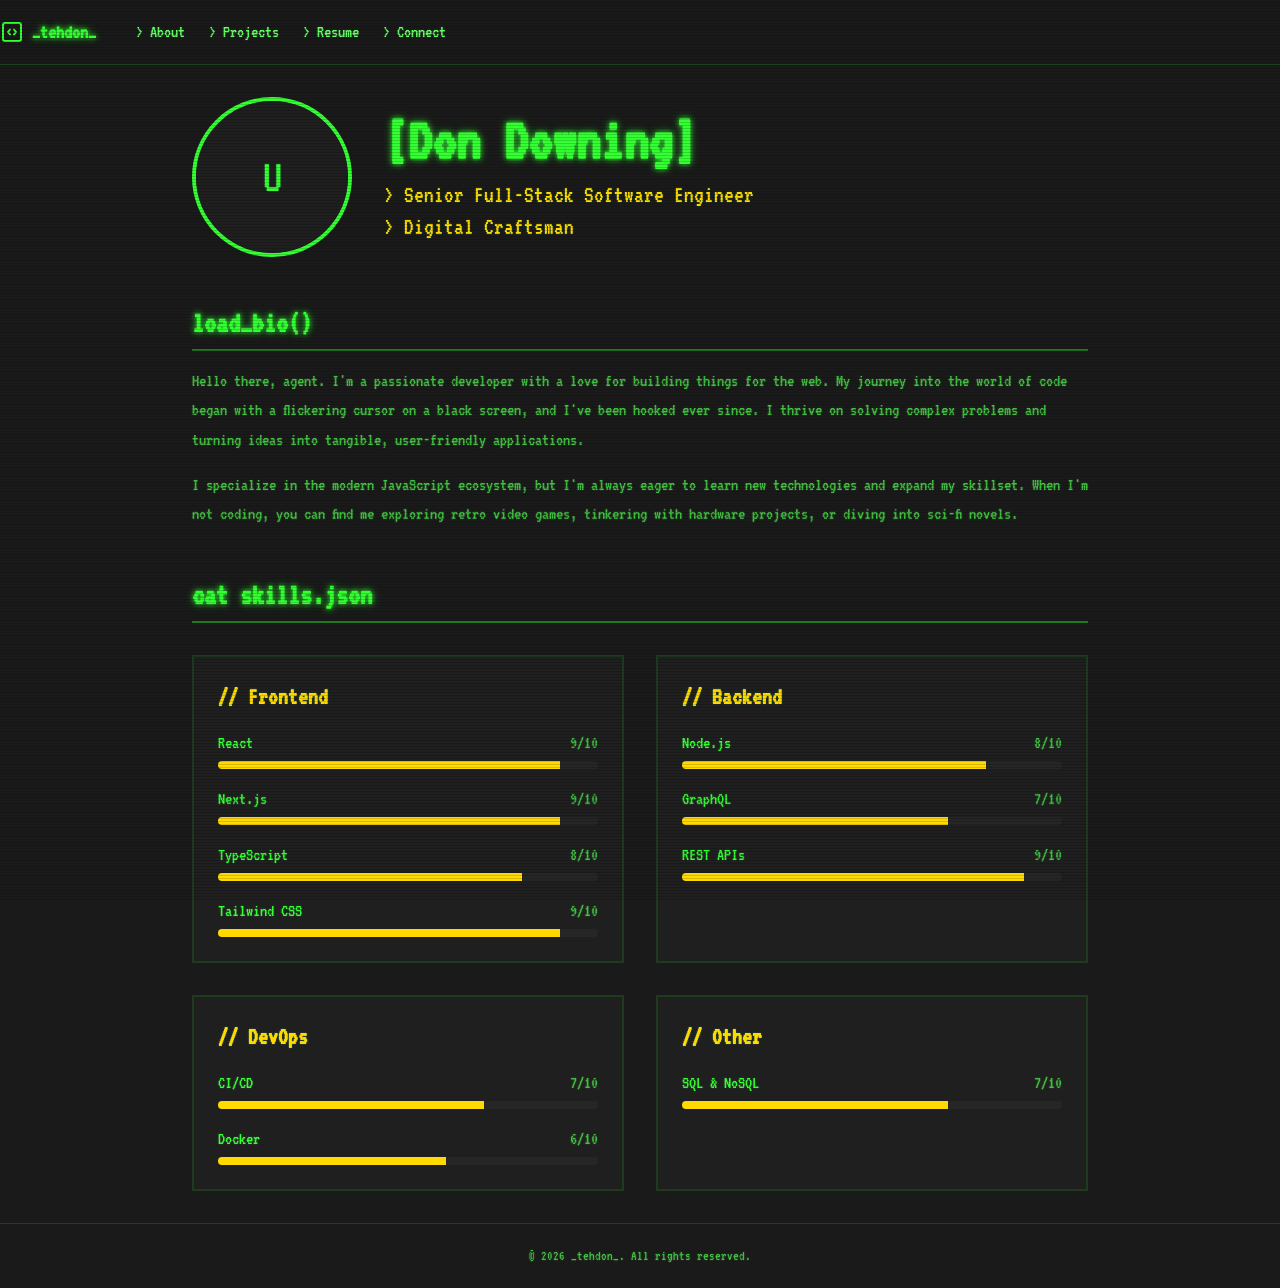
==== index.html @ 09644b6c "Add files via upload" ====
<!DOCTYPE html><!--dbyUohmE2GmXsvlR8RLhJ--><html lang="en" class="dark"><head><meta charSet="utf-8"/><meta name="viewport" content="width=device-width, initial-scale=1"/><link rel="stylesheet" href="/_next/static/css/fa2c010feca332a2.css" data-precedence="next"/><link rel="preload" as="script" fetchPriority="low" href="/_next/static/chunks/webpack-ca8ebae7f954b22a.js"/><script src="/_next/static/chunks/4bd1b696-21f374d1156f834a.js" async=""></script><script src="/_next/static/chunks/255-e40677fceda396aa.js" async=""></script><script src="/_next/static/chunks/main-app-a76918e032ab70ca.js" async=""></script><script src="/_next/static/chunks/58-e3f4b808f4cce089.js" async=""></script><script src="/_next/static/chunks/250-afd6e985b8fb281a.js" async=""></script><script src="/_next/static/chunks/app/layout-40cf15a090fb9271.js" async=""></script><script src="/_next/static/chunks/app/page-c4a1639b3013b06f.js" async=""></script><link rel="preconnect" href="https://fonts.googleapis.com"/><link rel="preconnect" href="https://fonts.gstatic.com" crossorigin="anonymous"/><title>_tehdon_</title><meta name="description" content="A retro-terminal themed personal portfolio."/><link rel="icon" href="/favicon.ico" type="image/x-icon" sizes="16x16"/><link href="https://fonts.googleapis.com/css2?family=VT323&amp;display=swap" rel="stylesheet"/><script src="/_next/static/chunks/polyfills-42372ed130431b0a.js" noModule=""></script></head><body class="font-body antialiased"><div hidden=""><!--$--><!--/$--></div><header class="sticky top-0 z-50 w-full border-b border-border/40 bg-background/95 backdrop-blur supports-[backdrop-filter]:bg-background/60"><div class="container flex h-16 items-center"><div class="mr-4 flex"><a class="mr-6 flex items-center space-x-2" href="/"><svg xmlns="http://www.w3.org/2000/svg" width="24" height="24" viewBox="0 0 24 24" fill="none" stroke="currentColor" stroke-width="2" stroke-linecap="round" stroke-linejoin="round" class="lucide lucide-square-code h-6 w-6 text-primary"><path d="M10 9.5 8 12l2 2.5"></path><path d="m14 9.5 2 2.5-2 2.5"></path><rect width="18" height="18" x="3" y="3" rx="2"></rect></svg><span class="font-bold text-primary text-glow text-xl">_tehdon_</span></a></div><nav class="hidden md:flex gap-6 text-lg"><a class="transition-colors hover:text-primary/80 glitch-hover" href="/">&gt; About</a><a class="transition-colors hover:text-primary/80 glitch-hover" href="/projects">&gt; Projects</a><a class="transition-colors hover:text-primary/80 glitch-hover" href="/resume">&gt; Resume</a><a class="transition-colors hover:text-primary/80 glitch-hover" href="/connect">&gt; Connect</a></nav><div class="flex flex-1 items-center justify-end"><button class="inline-flex items-center justify-center gap-2 whitespace-nowrap rounded-md text-sm font-medium ring-offset-background transition-colors focus-visible:outline-none focus-visible:ring-2 focus-visible:ring-ring focus-visible:ring-offset-2 disabled:pointer-events-none disabled:opacity-50 [&amp;_svg]:pointer-events-none [&amp;_svg]:size-4 [&amp;_svg]:shrink-0 hover:bg-accent hover:text-accent-foreground h-10 w-10 md:hidden" type="button" aria-haspopup="dialog" aria-expanded="false" aria-controls="radix-_R_6db_" data-state="closed"><svg xmlns="http://www.w3.org/2000/svg" width="24" height="24" viewBox="0 0 24 24" fill="none" stroke="currentColor" stroke-width="2" stroke-linecap="round" stroke-linejoin="round" class="lucide lucide-menu h-6 w-6 text-primary"><line x1="4" x2="20" y1="12" y2="12"></line><line x1="4" x2="20" y1="6" y2="6"></line><line x1="4" x2="20" y1="18" y2="18"></line></svg><span class="sr-only">Toggle Menu</span></button></div></div></header><main class="container mx-auto px-4 py-8 min-h-screen"><div class="space-y-12 max-w-4xl mx-auto"><section class="flex flex-col md:flex-row items-center gap-8"><span class="relative flex shrink-0 overflow-hidden rounded-full h-40 w-40 border-4 border-primary"><span class="flex h-full w-full items-center justify-center rounded-full text-5xl text-primary bg-card">U</span></span><div class="text-center md:text-left"><h1 class="text-5xl md:text-6xl font-bold text-primary text-glow mb-2">[Don Downing]</h1><p class="text-2xl text-accent">&gt; Senior Full-Stack Software Engineer</p><p class="text-2xl text-accent">&gt; Digital Craftsman</p></div></section><section class="space-y-4 text-lg text-muted-foreground leading-relaxed"><h2 class="text-3xl font-bold text-primary text-glow mb-4 border-b-2 border-border pb-2">load_bio()</h2><p>Hello there, agent. I&#x27;m a passionate developer with a love for building things for the web. My journey into the world of code began with a flickering cursor on a black screen, and I&#x27;ve been hooked ever since. I thrive on solving complex problems and turning ideas into tangible, user-friendly applications.</p><p>I specialize in the modern JavaScript ecosystem, but I&#x27;m always eager to learn new technologies and expand my skillset. When I&#x27;m not coding, you can find me exploring retro video games, tinkering with hardware projects, or diving into sci-fi novels.</p></section><section class="space-y-8"><h2 class="text-3xl font-bold text-primary text-glow mb-4 border-b-2 border-border pb-2">cat skills.json</h2><div class="grid grid-cols-1 md:grid-cols-2 gap-8"><div class="bg-card border-2 border-border/30 p-6 rounded-sm"><h3 class="text-2xl font-bold text-accent mb-4">// Frontend</h3><div class="space-y-4"><div><div class="flex justify-between mb-1"><span class="text-lg text-primary">React</span><span class="text-lg text-muted-foreground">9<!-- -->/10</span></div><div aria-valuemax="100" aria-valuemin="0" role="progressbar" data-state="indeterminate" data-max="100" class="relative w-full overflow-hidden rounded-full bg-secondary h-2 [&amp;&gt;div]:bg-accent"><div data-state="indeterminate" data-max="100" class="h-full w-full flex-1 bg-primary transition-all" style="transform:translateX(-10%)"></div></div></div><div><div class="flex justify-between mb-1"><span class="text-lg text-primary">Next.js</span><span class="text-lg text-muted-foreground">9<!-- -->/10</span></div><div aria-valuemax="100" aria-valuemin="0" role="progressbar" data-state="indeterminate" data-max="100" class="relative w-full overflow-hidden rounded-full bg-secondary h-2 [&amp;&gt;div]:bg-accent"><div data-state="indeterminate" data-max="100" class="h-full w-full flex-1 bg-primary transition-all" style="transform:translateX(-10%)"></div></div></div><div><div class="flex justify-between mb-1"><span class="text-lg text-primary">TypeScript</span><span class="text-lg text-muted-foreground">8<!-- -->/10</span></div><div aria-valuemax="100" aria-valuemin="0" role="progressbar" data-state="indeterminate" data-max="100" class="relative w-full overflow-hidden rounded-full bg-secondary h-2 [&amp;&gt;div]:bg-accent"><div data-state="indeterminate" data-max="100" class="h-full w-full flex-1 bg-primary transition-all" style="transform:translateX(-20%)"></div></div></div><div><div class="flex justify-between mb-1"><span class="text-lg text-primary">Tailwind CSS</span><span class="text-lg text-muted-foreground">9<!-- -->/10</span></div><div aria-valuemax="100" aria-valuemin="0" role="progressbar" data-state="indeterminate" data-max="100" class="relative w-full overflow-hidden rounded-full bg-secondary h-2 [&amp;&gt;div]:bg-accent"><div data-state="indeterminate" data-max="100" class="h-full w-full flex-1 bg-primary transition-all" style="transform:translateX(-10%)"></div></div></div></div></div><div class="bg-card border-2 border-border/30 p-6 rounded-sm"><h3 class="text-2xl font-bold text-accent mb-4">// Backend</h3><div class="space-y-4"><div><div class="flex justify-between mb-1"><span class="text-lg text-primary">Node.js</span><span class="text-lg text-muted-foreground">8<!-- -->/10</span></div><div aria-valuemax="100" aria-valuemin="0" role="progressbar" data-state="indeterminate" data-max="100" class="relative w-full overflow-hidden rounded-full bg-secondary h-2 [&amp;&gt;div]:bg-accent"><div data-state="indeterminate" data-max="100" class="h-full w-full flex-1 bg-primary transition-all" style="transform:translateX(-20%)"></div></div></div><div><div class="flex justify-between mb-1"><span class="text-lg text-primary">GraphQL</span><span class="text-lg text-muted-foreground">7<!-- -->/10</span></div><div aria-valuemax="100" aria-valuemin="0" role="progressbar" data-state="indeterminate" data-max="100" class="relative w-full overflow-hidden rounded-full bg-secondary h-2 [&amp;&gt;div]:bg-accent"><div data-state="indeterminate" data-max="100" class="h-full w-full flex-1 bg-primary transition-all" style="transform:translateX(-30%)"></div></div></div><div><div class="flex justify-between mb-1"><span class="text-lg text-primary">REST APIs</span><span class="text-lg text-muted-foreground">9<!-- -->/10</span></div><div aria-valuemax="100" aria-valuemin="0" role="progressbar" data-state="indeterminate" data-max="100" class="relative w-full overflow-hidden rounded-full bg-secondary h-2 [&amp;&gt;div]:bg-accent"><div data-state="indeterminate" data-max="100" class="h-full w-full flex-1 bg-primary transition-all" style="transform:translateX(-10%)"></div></div></div></div></div><div class="bg-card border-2 border-border/30 p-6 rounded-sm"><h3 class="text-2xl font-bold text-accent mb-4">// DevOps</h3><div class="space-y-4"><div><div class="flex justify-between mb-1"><span class="text-lg text-primary">CI/CD</span><span class="text-lg text-muted-foreground">7<!-- -->/10</span></div><div aria-valuemax="100" aria-valuemin="0" role="progressbar" data-state="indeterminate" data-max="100" class="relative w-full overflow-hidden rounded-full bg-secondary h-2 [&amp;&gt;div]:bg-accent"><div data-state="indeterminate" data-max="100" class="h-full w-full flex-1 bg-primary transition-all" style="transform:translateX(-30%)"></div></div></div><div><div class="flex justify-between mb-1"><span class="text-lg text-primary">Docker</span><span class="text-lg text-muted-foreground">6<!-- -->/10</span></div><div aria-valuemax="100" aria-valuemin="0" role="progressbar" data-state="indeterminate" data-max="100" class="relative w-full overflow-hidden rounded-full bg-secondary h-2 [&amp;&gt;div]:bg-accent"><div data-state="indeterminate" data-max="100" class="h-full w-full flex-1 bg-primary transition-all" style="transform:translateX(-40%)"></div></div></div></div></div><div class="bg-card border-2 border-border/30 p-6 rounded-sm"><h3 class="text-2xl font-bold text-accent mb-4">// Other</h3><div class="space-y-4"><div><div class="flex justify-between mb-1"><span class="text-lg text-primary">SQL &amp; NoSQL</span><span class="text-lg text-muted-foreground">7<!-- -->/10</span></div><div aria-valuemax="100" aria-valuemin="0" role="progressbar" data-state="indeterminate" data-max="100" class="relative w-full overflow-hidden rounded-full bg-secondary h-2 [&amp;&gt;div]:bg-accent"><div data-state="indeterminate" data-max="100" class="h-full w-full flex-1 bg-primary transition-all" style="transform:translateX(-30%)"></div></div></div></div></div></div></section></div><!--$--><!--/$--></main><footer class="border-t border-border/40"><div class="container mx-auto flex h-16 items-center justify-center"><p class="text-center text-sm text-muted-foreground">© <!-- -->2026<!-- --> _tehdon_. All rights reserved.</p></div></footer><div role="region" aria-label="Notifications (F8)" tabindex="-1" style="pointer-events:none"><ol tabindex="-1" class="fixed top-0 z-[100] flex max-h-screen w-full flex-col-reverse p-4 sm:bottom-0 sm:right-0 sm:top-auto sm:flex-col md:max-w-[420px]"></ol></div><script src="/_next/static/chunks/webpack-ca8ebae7f954b22a.js" id="_R_" async=""></script><script>(self.__next_f=self.__next_f||[]).push([0])</script><script>self.__next_f.push([1,"1:\"$Sreact.fragment\"\n2:I[5631,[\"58\",\"static/chunks/58-e3f4b808f4cce089.js\",\"250\",\"static/chunks/250-afd6e985b8fb281a.js\",\"177\",\"static/chunks/app/layout-40cf15a090fb9271.js\"],\"Header\"]\n3:I[9766,[],\"\"]\n4:I[8924,[],\"\"]\n5:I[704,[\"58\",\"static/chunks/58-e3f4b808f4cce089.js\",\"250\",\"static/chunks/250-afd6e985b8fb281a.js\",\"177\",\"static/chunks/app/layout-40cf15a090fb9271.js\"],\"Toaster\"]\n6:I[7071,[\"58\",\"static/chunks/58-e3f4b808f4cce089.js\",\"974\",\"static/chunks/app/page-c4a1639b3013b06f.js\"],\"Avatar\"]\n7:I[7071,[\"58\",\"static/chunks/58-e3f4b808f4cce089.js\",\"974\",\"static/chunks/app/page-c4a1639b3013b06f.js\"],\"AvatarImage\"]\n8:I[7071,[\"58\",\"static/chunks/58-e3f4b808f4cce089.js\",\"974\",\"static/chunks/app/page-c4a1639b3013b06f.js\"],\"AvatarFallback\"]\nc:I[7150,[],\"\"]\n:HL[\"/_next/static/css/fa2c010feca332a2.css\",\"style\"]\n"])</script><script>self.__next_f.push([1,"0:{\"P\":null,\"b\":\"dbyUohmE2GmXsvlR8RLhJ\",\"p\":\"\",\"c\":[\"\",\"\"],\"i\":false,\"f\":[[[\"\",{\"children\":[\"__PAGE__\",{}]},\"$undefined\",\"$undefined\",true],[\"\",[\"$\",\"$1\",\"c\",{\"children\":[[[\"$\",\"link\",\"0\",{\"rel\":\"stylesheet\",\"href\":\"/_next/static/css/fa2c010feca332a2.css\",\"precedence\":\"next\",\"crossOrigin\":\"$undefined\",\"nonce\":\"$undefined\"}]],[\"$\",\"html\",null,{\"lang\":\"en\",\"className\":\"dark\",\"children\":[[\"$\",\"head\",null,{\"children\":[[\"$\",\"link\",null,{\"rel\":\"preconnect\",\"href\":\"https://fonts.googleapis.com\"}],[\"$\",\"link\",null,{\"rel\":\"preconnect\",\"href\":\"https://fonts.gstatic.com\",\"crossOrigin\":\"anonymous\"}],[\"$\",\"link\",null,{\"href\":\"https://fonts.googleapis.com/css2?family=VT323\u0026display=swap\",\"rel\":\"stylesheet\"}]]}],[\"$\",\"body\",null,{\"className\":\"font-body antialiased\",\"children\":[[\"$\",\"$L2\",null,{}],[\"$\",\"main\",null,{\"className\":\"container mx-auto px-4 py-8 min-h-screen\",\"children\":[\"$\",\"$L3\",null,{\"parallelRouterKey\":\"children\",\"error\":\"$undefined\",\"errorStyles\":\"$undefined\",\"errorScripts\":\"$undefined\",\"template\":[\"$\",\"$L4\",null,{}],\"templateStyles\":\"$undefined\",\"templateScripts\":\"$undefined\",\"notFound\":[[[\"$\",\"title\",null,{\"children\":\"404: This page could not be found.\"}],[\"$\",\"div\",null,{\"style\":{\"fontFamily\":\"system-ui,\\\"Segoe UI\\\",Roboto,Helvetica,Arial,sans-serif,\\\"Apple Color Emoji\\\",\\\"Segoe UI Emoji\\\"\",\"height\":\"100vh\",\"textAlign\":\"center\",\"display\":\"flex\",\"flexDirection\":\"column\",\"alignItems\":\"center\",\"justifyContent\":\"center\"},\"children\":[\"$\",\"div\",null,{\"children\":[[\"$\",\"style\",null,{\"dangerouslySetInnerHTML\":{\"__html\":\"body{color:#000;background:#fff;margin:0}.next-error-h1{border-right:1px solid rgba(0,0,0,.3)}@media (prefers-color-scheme:dark){body{color:#fff;background:#000}.next-error-h1{border-right:1px solid rgba(255,255,255,.3)}}\"}}],[\"$\",\"h1\",null,{\"className\":\"next-error-h1\",\"style\":{\"display\":\"inline-block\",\"margin\":\"0 20px 0 0\",\"padding\":\"0 23px 0 0\",\"fontSize\":24,\"fontWeight\":500,\"verticalAlign\":\"top\",\"lineHeight\":\"49px\"},\"children\":404}],[\"$\",\"div\",null,{\"style\":{\"display\":\"inline-block\"},\"children\":[\"$\",\"h2\",null,{\"style\":{\"fontSize\":14,\"fontWeight\":400,\"lineHeight\":\"49px\",\"margin\":0},\"children\":\"This page could not be found.\"}]}]]}]}]],[]],\"forbidden\":\"$undefined\",\"unauthorized\":\"$undefined\"}]}],[\"$\",\"footer\",null,{\"className\":\"border-t border-border/40\",\"children\":[\"$\",\"div\",null,{\"className\":\"container mx-auto flex h-16 items-center justify-center\",\"children\":[\"$\",\"p\",null,{\"className\":\"text-center text-sm text-muted-foreground\",\"children\":[\"© \",2026,\" _tehdon_. All rights reserved.\"]}]}]}],[\"$\",\"$L5\",null,{}]]}]]}]]}],{\"children\":[\"__PAGE__\",[\"$\",\"$1\",\"c\",{\"children\":[[\"$\",\"div\",null,{\"className\":\"space-y-12 max-w-4xl mx-auto\",\"children\":[[\"$\",\"section\",null,{\"className\":\"flex flex-col md:flex-row items-center gap-8\",\"children\":[[\"$\",\"$L6\",null,{\"className\":\"h-40 w-40 border-4 border-primary\",\"children\":[[\"$\",\"$L7\",null,{\"src\":\"https://picsum.photos/seed/avatar/200/200\",\"data-ai-hint\":\"hacker portrait\",\"alt\":\"User Avatar\"}],[\"$\",\"$L8\",null,{\"className\":\"text-5xl text-primary bg-card\",\"children\":\"U\"}]]}],[\"$\",\"div\",null,{\"className\":\"text-center md:text-left\",\"children\":[[\"$\",\"h1\",null,{\"className\":\"text-5xl md:text-6xl font-bold text-primary text-glow mb-2\",\"children\":\"[Don Downing]\"}],[\"$\",\"p\",null,{\"className\":\"text-2xl text-accent\",\"children\":\"\u003e Senior Full-Stack Software Engineer\"}],[\"$\",\"p\",null,{\"className\":\"text-2xl text-accent\",\"children\":\"\u003e Digital Craftsman\"}]]}]]}],[\"$\",\"section\",null,{\"className\":\"space-y-4 text-lg text-muted-foreground leading-relaxed\",\"children\":[[\"$\",\"h2\",null,{\"className\":\"text-3xl font-bold text-primary text-glow mb-4 border-b-2 border-border pb-2\",\"children\":\"load_bio()\"}],[\"$\",\"p\",null,{\"children\":\"Hello there, agent. I'm a passionate developer with a love for building things for the web. My journey into the world of code began with a flickering cursor on a black screen, and I've been hooked ever since. I thrive on solving complex problems and turning ideas into tangible, user-friendly applications.\"}],[\"$\",\"p\",null,{\"children\":\"I specialize in the modern JavaScript ecosystem, but I'm always eager to learn new technologies and expand my skillset. When I'm not coding, you can find me exploring retro video games, tinkering with hardware projects, or diving into sci-fi novels.\"}]]}],[\"$\",\"section\",null,{\"className\":\"space-y-8\",\"children\":[[\"$\",\"h2\",null,{\"className\":\"text-3xl font-bold text-primary text-glow mb-4 border-b-2 border-border pb-2\",\"children\":\"cat skills.json\"}],\"$L9\"]}]]}],null,\"$La\"]}],{},null,false]},null,false],\"$Lb\",false]],\"m\":\"$undefined\",\"G\":[\"$c\",[]],\"s\":false,\"S\":true}\n"])</script><script>self.__next_f.push([1,"d:I[6143,[\"58\",\"static/chunks/58-e3f4b808f4cce089.js\",\"974\",\"static/chunks/app/page-c4a1639b3013b06f.js\"],\"Progress\"]\ne:I[4431,[],\"OutletBoundary\"]\n10:I[5278,[],\"AsyncMetadataOutlet\"]\n12:I[4431,[],\"ViewportBoundary\"]\n14:I[4431,[],\"MetadataBoundary\"]\n15:\"$Sreact.suspense\"\n"])</script><script>self.__next_f.push([1,"9:[\"$\",\"div\",null,{\"className\":\"grid grid-cols-1 md:grid-cols-2 gap-8\",\"children\":[[\"$\",\"div\",\"Frontend\",{\"className\":\"bg-card border-2 border-border/30 p-6 rounded-sm\",\"children\":[[\"$\",\"h3\",null,{\"className\":\"text-2xl font-bold text-accent mb-4\",\"children\":\"// Frontend\"}],[\"$\",\"div\",null,{\"className\":\"space-y-4\",\"children\":[[\"$\",\"div\",\"React\",{\"children\":[[\"$\",\"div\",null,{\"className\":\"flex justify-between mb-1\",\"children\":[[\"$\",\"span\",null,{\"className\":\"text-lg text-primary\",\"children\":\"React\"}],[\"$\",\"span\",null,{\"className\":\"text-lg text-muted-foreground\",\"children\":[9,\"/10\"]}]]}],[\"$\",\"$Ld\",null,{\"value\":90,\"className\":\"h-2 [\u0026\u003ediv]:bg-accent\"}]]}],[\"$\",\"div\",\"Next.js\",{\"children\":[[\"$\",\"div\",null,{\"className\":\"flex justify-between mb-1\",\"children\":[[\"$\",\"span\",null,{\"className\":\"text-lg text-primary\",\"children\":\"Next.js\"}],[\"$\",\"span\",null,{\"className\":\"text-lg text-muted-foreground\",\"children\":[9,\"/10\"]}]]}],[\"$\",\"$Ld\",null,{\"value\":90,\"className\":\"h-2 [\u0026\u003ediv]:bg-accent\"}]]}],[\"$\",\"div\",\"TypeScript\",{\"children\":[[\"$\",\"div\",null,{\"className\":\"flex justify-between mb-1\",\"children\":[[\"$\",\"span\",null,{\"className\":\"text-lg text-primary\",\"children\":\"TypeScript\"}],[\"$\",\"span\",null,{\"className\":\"text-lg text-muted-foreground\",\"children\":[8,\"/10\"]}]]}],[\"$\",\"$Ld\",null,{\"value\":80,\"className\":\"h-2 [\u0026\u003ediv]:bg-accent\"}]]}],[\"$\",\"div\",\"Tailwind CSS\",{\"children\":[[\"$\",\"div\",null,{\"className\":\"flex justify-between mb-1\",\"children\":[[\"$\",\"span\",null,{\"className\":\"text-lg text-primary\",\"children\":\"Tailwind CSS\"}],[\"$\",\"span\",null,{\"className\":\"text-lg text-muted-foreground\",\"children\":[9,\"/10\"]}]]}],[\"$\",\"$Ld\",null,{\"value\":90,\"className\":\"h-2 [\u0026\u003ediv]:bg-accent\"}]]}]]}]]}],[\"$\",\"div\",\"Backend\",{\"className\":\"bg-card border-2 border-border/30 p-6 rounded-sm\",\"children\":[[\"$\",\"h3\",null,{\"className\":\"text-2xl font-bold text-accent mb-4\",\"children\":\"// Backend\"}],[\"$\",\"div\",null,{\"className\":\"space-y-4\",\"children\":[[\"$\",\"div\",\"Node.js\",{\"children\":[[\"$\",\"div\",null,{\"className\":\"flex justify-between mb-1\",\"children\":[[\"$\",\"span\",null,{\"className\":\"text-lg text-primary\",\"children\":\"Node.js\"}],[\"$\",\"span\",null,{\"className\":\"text-lg text-muted-foreground\",\"children\":[8,\"/10\"]}]]}],[\"$\",\"$Ld\",null,{\"value\":80,\"className\":\"h-2 [\u0026\u003ediv]:bg-accent\"}]]}],[\"$\",\"div\",\"GraphQL\",{\"children\":[[\"$\",\"div\",null,{\"className\":\"flex justify-between mb-1\",\"children\":[[\"$\",\"span\",null,{\"className\":\"text-lg text-primary\",\"children\":\"GraphQL\"}],[\"$\",\"span\",null,{\"className\":\"text-lg text-muted-foreground\",\"children\":[7,\"/10\"]}]]}],[\"$\",\"$Ld\",null,{\"value\":70,\"className\":\"h-2 [\u0026\u003ediv]:bg-accent\"}]]}],[\"$\",\"div\",\"REST APIs\",{\"children\":[[\"$\",\"div\",null,{\"className\":\"flex justify-between mb-1\",\"children\":[[\"$\",\"span\",null,{\"className\":\"text-lg text-primary\",\"children\":\"REST APIs\"}],[\"$\",\"span\",null,{\"className\":\"text-lg text-muted-foreground\",\"children\":[9,\"/10\"]}]]}],[\"$\",\"$Ld\",null,{\"value\":90,\"className\":\"h-2 [\u0026\u003ediv]:bg-accent\"}]]}]]}]]}],[\"$\",\"div\",\"DevOps\",{\"className\":\"bg-card border-2 border-border/30 p-6 rounded-sm\",\"children\":[[\"$\",\"h3\",null,{\"className\":\"text-2xl font-bold text-accent mb-4\",\"children\":\"// DevOps\"}],[\"$\",\"div\",null,{\"className\":\"space-y-4\",\"children\":[[\"$\",\"div\",\"CI/CD\",{\"children\":[[\"$\",\"div\",null,{\"className\":\"flex justify-between mb-1\",\"children\":[[\"$\",\"span\",null,{\"className\":\"text-lg text-primary\",\"children\":\"CI/CD\"}],[\"$\",\"span\",null,{\"className\":\"text-lg text-muted-foreground\",\"children\":[7,\"/10\"]}]]}],[\"$\",\"$Ld\",null,{\"value\":70,\"className\":\"h-2 [\u0026\u003ediv]:bg-accent\"}]]}],[\"$\",\"div\",\"Docker\",{\"children\":[[\"$\",\"div\",null,{\"className\":\"flex justify-between mb-1\",\"children\":[[\"$\",\"span\",null,{\"className\":\"text-lg text-primary\",\"children\":\"Docker\"}],[\"$\",\"span\",null,{\"className\":\"text-lg text-muted-foreground\",\"children\":[6,\"/10\"]}]]}],[\"$\",\"$Ld\",null,{\"value\":60,\"className\":\"h-2 [\u0026\u003ediv]:bg-accent\"}]]}]]}]]}],[\"$\",\"div\",\"Other\",{\"className\":\"bg-card border-2 border-border/30 p-6 rounded-sm\",\"children\":[[\"$\",\"h3\",null,{\"className\":\"text-2xl font-bold text-accent mb-4\",\"children\":\"// Other\"}],[\"$\",\"div\",null,{\"className\":\"space-y-4\",\"children\":[[\"$\",\"div\",\"SQL \u0026 NoSQL\",{\"children\":[[\"$\",\"div\",null,{\"className\":\"flex justify-between mb-1\",\"children\":[[\"$\",\"span\",null,{\"className\":\"text-lg text-primary\",\"children\":\"SQL \u0026 NoSQL\"}],[\"$\",\"span\",null,{\"className\":\"text-lg text-muted-foreground\",\"children\":[7,\"/10\"]}]]}],[\"$\",\"$Ld\",null,{\"value\":70,\"className\":\"h-2 [\u0026\u003ediv]:bg-accent\"}]]}]]}]]}]]}]\n"])</script><script>self.__next_f.push([1,"a:[\"$\",\"$Le\",null,{\"children\":[\"$Lf\",[\"$\",\"$L10\",null,{\"promise\":\"$@11\"}]]}]\nb:[\"$\",\"$1\",\"h\",{\"children\":[null,[[\"$\",\"$L12\",null,{\"children\":\"$L13\"}],null],[\"$\",\"$L14\",null,{\"children\":[\"$\",\"div\",null,{\"hidden\":true,\"children\":[\"$\",\"$15\",null,{\"fallback\":null,\"children\":\"$L16\"}]}]}]]}]\n"])</script><script>self.__next_f.push([1,"13:[[\"$\",\"meta\",\"0\",{\"charSet\":\"utf-8\"}],[\"$\",\"meta\",\"1\",{\"name\":\"viewport\",\"content\":\"width=device-width, initial-scale=1\"}]]\nf:null\n"])</script><script>self.__next_f.push([1,"17:I[622,[],\"IconMark\"]\n11:{\"metadata\":[[\"$\",\"title\",\"0\",{\"children\":\"_tehdon_\"}],[\"$\",\"meta\",\"1\",{\"name\":\"description\",\"content\":\"A retro-terminal themed personal portfolio.\"}],[\"$\",\"link\",\"2\",{\"rel\":\"icon\",\"href\":\"/favicon.ico\",\"type\":\"image/x-icon\",\"sizes\":\"16x16\"}],[\"$\",\"$L17\",\"3\",{}]],\"error\":null,\"digest\":\"$undefined\"}\n"])</script><script>self.__next_f.push([1,"16:\"$11:metadata\"\n"])</script></body></html>
---- _next/static/css/fa2c010feca332a2.css ----
*,:after,:before{--tw-border-spacing-x:0;--tw-border-spacing-y:0;--tw-translate-x:0;--tw-translate-y:0;--tw-rotate:0;--tw-skew-x:0;--tw-skew-y:0;--tw-scale-x:1;--tw-scale-y:1;--tw-pan-x: ;--tw-pan-y: ;--tw-pinch-zoom: ;--tw-scroll-snap-strictness:proximity;--tw-gradient-from-position: ;--tw-gradient-via-position: ;--tw-gradient-to-position: ;--tw-ordinal: ;--tw-slashed-zero: ;--tw-numeric-figure: ;--tw-numeric-spacing: ;--tw-numeric-fraction: ;--tw-ring-inset: ;--tw-ring-offset-width:0px;--tw-ring-offset-color:#fff;--tw-ring-color:rgb(59 130 246/0.5);--tw-ring-offset-shadow:0 0 #0000;--tw-ring-shadow:0 0 #0000;--tw-shadow:0 0 #0000;--tw-shadow-colored:0 0 #0000;--tw-blur: ;--tw-brightness: ;--tw-contrast: ;--tw-grayscale: ;--tw-hue-rotate: ;--tw-invert: ;--tw-saturate: ;--tw-sepia: ;--tw-drop-shadow: ;--tw-backdrop-blur: ;--tw-backdrop-brightness: ;--tw-backdrop-contrast: ;--tw-backdrop-grayscale: ;--tw-backdrop-hue-rotate: ;--tw-backdrop-invert: ;--tw-backdrop-opacity: ;--tw-backdrop-saturate: ;--tw-backdrop-sepia: ;--tw-contain-size: ;--tw-contain-layout: ;--tw-contain-paint: ;--tw-contain-style: }::backdrop{--tw-border-spacing-x:0;--tw-border-spacing-y:0;--tw-translate-x:0;--tw-translate-y:0;--tw-rotate:0;--tw-skew-x:0;--tw-skew-y:0;--tw-scale-x:1;--tw-scale-y:1;--tw-pan-x: ;--tw-pan-y: ;--tw-pinch-zoom: ;--tw-scroll-snap-strictness:proximity;--tw-gradient-from-position: ;--tw-gradient-via-position: ;--tw-gradient-to-position: ;--tw-ordinal: ;--tw-slashed-zero: ;--tw-numeric-figure: ;--tw-numeric-spacing: ;--tw-numeric-fraction: ;--tw-ring-inset: ;--tw-ring-offset-width:0px;--tw-ring-offset-color:#fff;--tw-ring-color:rgb(59 130 246/0.5);--tw-ring-offset-shadow:0 0 #0000;--tw-ring-shadow:0 0 #0000;--tw-shadow:0 0 #0000;--tw-shadow-colored:0 0 #0000;--tw-blur: ;--tw-brightness: ;--tw-contrast: ;--tw-grayscale: ;--tw-hue-rotate: ;--tw-invert: ;--tw-saturate: ;--tw-sepia: ;--tw-drop-shadow: ;--tw-backdrop-blur: ;--tw-backdrop-brightness: ;--tw-backdrop-contrast: ;--tw-backdrop-grayscale: ;--tw-backdrop-hue-rotate: ;--tw-backdrop-invert: ;--tw-backdrop-opacity: ;--tw-backdrop-saturate: ;--tw-backdrop-sepia: ;--tw-contain-size: ;--tw-contain-layout: ;--tw-contain-paint: ;--tw-contain-style: }/*
! tailwindcss v3.4.17 | MIT License | https://tailwindcss.com
*/*,:after,:before{box-sizing:border-box;border:0 solid #e5e7eb}:after,:before{--tw-content:""}:host,html{line-height:1.5;-webkit-text-size-adjust:100%;-moz-tab-size:4;tab-size:4;font-family:ui-sans-serif,system-ui,sans-serif,Apple Color Emoji,Segoe UI Emoji,Segoe UI Symbol,Noto Color Emoji;font-feature-settings:normal;font-variation-settings:normal;-webkit-tap-highlight-color:transparent}body{margin:0;line-height:inherit}hr{height:0;color:inherit;border-top-width:1px}abbr:where([title]){text-decoration:underline dotted}h1,h2,h3,h4,h5,h6{font-size:inherit;font-weight:inherit}a{color:inherit;text-decoration:inherit}b,strong{font-weight:bolder}code,kbd,pre,samp{font-family:ui-monospace,SFMono-Regular,Menlo,Monaco,Consolas,Liberation Mono,Courier New,monospace;font-feature-settings:normal;font-variation-settings:normal;font-size:1em}small{font-size:80%}sub,sup{font-size:75%;line-height:0;position:relative;vertical-align:baseline}sub{bottom:-.25em}sup{top:-.5em}table{text-indent:0;border-color:inherit;border-collapse:collapse}button,input,optgroup,select,textarea{font-family:inherit;font-feature-settings:inherit;font-variation-settings:inherit;font-size:100%;font-weight:inherit;line-height:inherit;letter-spacing:inherit;color:inherit;margin:0;padding:0}button,select{text-transform:none}button,input:where([type=button]),input:where([type=reset]),input:where([type=submit]){-webkit-appearance:button;background-color:transparent;background-image:none}:-moz-focusring{outline:auto}:-moz-ui-invalid{box-shadow:none}progress{vertical-align:baseline}::-webkit-inner-spin-button,::-webkit-outer-spin-button{height:auto}[type=search]{-webkit-appearance:textfield;outline-offset:-2px}::-webkit-search-decoration{-webkit-appearance:none}::-webkit-file-upload-button{-webkit-appearance:button;font:inherit}summary{display:list-item}blockquote,dd,dl,figure,h1,h2,h3,h4,h5,h6,hr,p,pre{margin:0}fieldset{margin:0}fieldset,legend{padding:0}menu,ol,ul{list-style:none;margin:0;padding:0}dialog{padding:0}textarea{resize:vertical}input::placeholder,textarea::placeholder{opacity:1;color:#9ca3af}[role=button],button{cursor:pointer}:disabled{cursor:default}audio,canvas,embed,iframe,img,object,svg,video{display:block;vertical-align:middle}img,video{max-width:100%;height:auto}[hidden]:where(:not([hidden=until-found])){display:none}:root{--background:0 0% 10%;--foreground:120 100% 70%;--card:0 0% 12%;--card-foreground:120 100% 70%;--popover:0 0% 12%;--popover-foreground:120 100% 70%;--primary:120 100% 60%;--primary-foreground:0 0% 10%;--secondary:0 0% 15%;--secondary-foreground:120 100% 60%;--muted:0 0% 15%;--muted-foreground:120 50% 50%;--accent:51 100% 50%;--accent-foreground:0 0% 10%;--destructive:0 84.2% 60.2%;--destructive-foreground:0 0% 98%;--border:120 60% 30%;--input:0 0% 15%;--ring:51 100% 50%;--radius:0.25rem}*{border-color:hsl(var(--border))}body{background-color:hsl(var(--background));color:hsl(var(--foreground));text-shadow:0 0 2px hsl(var(--foreground)/.3)}body:after{content:"";position:fixed;top:0;left:0;width:100vw;height:100vh;background:repeating-linear-gradient(0deg,hsla(0,0%,0%,.3),hsla(0,0%,0%,.3) 1px,transparent 0,transparent 3px);pointer-events:none;z-index:10000;opacity:.5}.container{width:100%}@media (min-width:640px){.container{max-width:640px}}@media (min-width:768px){.container{max-width:768px}}@media (min-width:1024px){.container{max-width:1024px}}@media (min-width:1280px){.container{max-width:1280px}}@media (min-width:1536px){.container{max-width:1536px}}.sr-only{position:absolute;width:1px;height:1px;padding:0;margin:-1px;overflow:hidden;clip:rect(0,0,0,0);white-space:nowrap;border-width:0}.pointer-events-none{pointer-events:none}.pointer-events-auto{pointer-events:auto}.invisible{visibility:hidden}.fixed{position:fixed}.absolute{position:absolute}.relative{position:relative}.sticky{position:sticky}.inset-0{inset:0}.inset-x-0{left:0;right:0}.inset-y-0{top:0;bottom:0}.-bottom-12{bottom:-3rem}.-left-12{left:-3rem}.-right-12{right:-3rem}.-top-12{top:-3rem}.bottom-0{bottom:0}.left-0{left:0}.left-1{left:.25rem}.left-1\/2{left:50%}.left-2{left:.5rem}.left-\[50\%\]{left:50%}.right-0{right:0}.right-1{right:.25rem}.right-2{right:.5rem}.right-3{right:.75rem}.right-4{right:1rem}.top-0{top:0}.top-1\.5{top:.375rem}.top-1\/2{top:50%}.top-2{top:.5rem}.top-3\.5{top:.875rem}.top-4{top:1rem}.top-\[50\%\]{top:50%}.z-10{z-index:10}.z-20{z-index:20}.z-50{z-index:50}.z-\[100\]{z-index:100}.-mx-1{margin-left:-.25rem;margin-right:-.25rem}.mx-2{margin-left:.5rem;margin-right:.5rem}.mx-3\.5{margin-left:.875rem;margin-right:.875rem}.mx-auto{margin-left:auto;margin-right:auto}.my-0\.5{margin-top:.125rem;margin-bottom:.125rem}.my-1{margin-top:.25rem;margin-bottom:.25rem}.-ml-4{margin-left:-1rem}.-mt-4{margin-top:-1rem}.mb-1{margin-bottom:.25rem}.mb-2{margin-bottom:.5rem}.mb-4{margin-bottom:1rem}.ml-auto{margin-left:auto}.mr-2{margin-right:.5rem}.mr-4{margin-right:1rem}.mr-6{margin-right:1.5rem}.mt-2{margin-top:.5rem}.mt-4{margin-top:1rem}.mt-6{margin-top:1.5rem}.block{display:block}.flex{display:flex}.inline-flex{display:inline-flex}.table{display:table}.grid{display:grid}.hidden{display:none}.aspect-square{aspect-ratio:1/1}.aspect-video{aspect-ratio:16/9}.size-4{width:1rem;height:1rem}.h-10{height:2.5rem}.h-11{height:2.75rem}.h-12{height:3rem}.h-16{height:4rem}.h-2{height:.5rem}.h-2\.5{height:.625rem}.h-3\.5{height:.875rem}.h-4{height:1rem}.h-40{height:10rem}.h-5{height:1.25rem}.h-6{height:1.5rem}.h-7{height:1.75rem}.h-8{height:2rem}.h-9{height:2.25rem}.h-\[1px\]{height:1px}.h-\[var\(--radix-select-trigger-height\)\]{height:var(--radix-select-trigger-height)}.h-full{height:100%}.h-px{height:1px}.h-svh{height:100svh}.max-h-96{max-height:24rem}.max-h-screen{max-height:100vh}.min-h-0{min-height:0}.min-h-\[80px\]{min-height:80px}.min-h-screen{min-height:100vh}.min-h-svh{min-height:100svh}.w-0{width:0}.w-1{width:.25rem}.w-1\/5{width:20%}.w-10{width:2.5rem}.w-11{width:2.75rem}.w-2{width:.5rem}.w-2\.5{width:.625rem}.w-3\.5{width:.875rem}.w-3\/4{width:75%}.w-4{width:1rem}.w-40{width:10rem}.w-5{width:1.25rem}.w-6{width:1.5rem}.w-7{width:1.75rem}.w-72{width:18rem}.w-8{width:2rem}.w-9{width:2.25rem}.w-\[--sidebar-width\]{width:var(--sidebar-width)}.w-\[1px\]{width:1px}.w-\[300px\]{width:300px}.w-auto{width:auto}.w-full{width:100%}.min-w-0{min-width:0}.min-w-5{min-width:1.25rem}.min-w-\[12rem\]{min-width:12rem}.min-w-\[8rem\]{min-width:8rem}.min-w-\[var\(--radix-select-trigger-width\)\]{min-width:var(--radix-select-trigger-width)}.min-w-full{min-width:100%}.max-w-2xl{max-width:42rem}.max-w-4xl{max-width:56rem}.max-w-\[--skeleton-width\]{max-width:var(--skeleton-width)}.max-w-lg{max-width:32rem}.flex-1{flex:1 1 0%}.shrink-0{flex-shrink:0}.flex-grow,.grow{flex-grow:1}.grow-0{flex-grow:0}.basis-full{flex-basis:100%}.caption-bottom{caption-side:bottom}.border-collapse{border-collapse:collapse}.-translate-x-1\/2{--tw-translate-x:-50%}.-translate-x-1\/2,.-translate-x-px{transform:translate(var(--tw-translate-x),var(--tw-translate-y)) rotate(var(--tw-rotate)) skewX(var(--tw-skew-x)) skewY(var(--tw-skew-y)) scaleX(var(--tw-scale-x)) scaleY(var(--tw-scale-y))}.-translate-x-px{--tw-translate-x:-1px}.-translate-y-1\/2{--tw-translate-y:-50%}.-translate-y-1\/2,.translate-x-\[-50\%\]{transform:translate(var(--tw-translate-x),var(--tw-translate-y)) rotate(var(--tw-rotate)) skewX(var(--tw-skew-x)) skewY(var(--tw-skew-y)) scaleX(var(--tw-scale-x)) scaleY(var(--tw-scale-y))}.translate-x-\[-50\%\]{--tw-translate-x:-50%}.translate-x-px{--tw-translate-x:1px}.translate-x-px,.translate-y-\[-50\%\]{transform:translate(var(--tw-translate-x),var(--tw-translate-y)) rotate(var(--tw-rotate)) skewX(var(--tw-skew-x)) skewY(var(--tw-skew-y)) scaleX(var(--tw-scale-x)) scaleY(var(--tw-scale-y))}.translate-y-\[-50\%\]{--tw-translate-y:-50%}.rotate-90{--tw-rotate:90deg}.rotate-90,.transform{transform:translate(var(--tw-translate-x),var(--tw-translate-y)) rotate(var(--tw-rotate)) skewX(var(--tw-skew-x)) skewY(var(--tw-skew-y)) scaleX(var(--tw-scale-x)) scaleY(var(--tw-scale-y))}@keyframes pulse{50%{opacity:.5}}.animate-pulse{animation:pulse 2s cubic-bezier(.4,0,.6,1) infinite}.cursor-default{cursor:default}.cursor-pointer{cursor:pointer}.touch-none{touch-action:none}.select-none{user-select:none}.grid-cols-1{grid-template-columns:repeat(1,minmax(0,1fr))}.flex-col{flex-direction:column}.flex-col-reverse{flex-direction:column-reverse}.flex-wrap{flex-wrap:wrap}.items-start{align-items:flex-start}.items-end{align-items:flex-end}.items-center{align-items:center}.items-stretch{align-items:stretch}.justify-end{justify-content:flex-end}.justify-center{justify-content:center}.justify-between{justify-content:space-between}.gap-1{gap:.25rem}.gap-1\.5{gap:.375rem}.gap-2{gap:.5rem}.gap-3{gap:.75rem}.gap-4{gap:1rem}.gap-6{gap:1.5rem}.gap-8{gap:2rem}.space-x-1>:not([hidden])~:not([hidden]){--tw-space-x-reverse:0;margin-right:calc(.25rem * var(--tw-space-x-reverse));margin-left:calc(.25rem * calc(1 - var(--tw-space-x-reverse)))}.space-x-2>:not([hidden])~:not([hidden]){--tw-space-x-reverse:0;margin-right:calc(.5rem * var(--tw-space-x-reverse));margin-left:calc(.5rem * calc(1 - var(--tw-space-x-reverse)))}.space-x-4>:not([hidden])~:not([hidden]){--tw-space-x-reverse:0;margin-right:calc(1rem * var(--tw-space-x-reverse));margin-left:calc(1rem * calc(1 - var(--tw-space-x-reverse)))}.space-y-1>:not([hidden])~:not([hidden]){--tw-space-y-reverse:0;margin-top:calc(.25rem * calc(1 - var(--tw-space-y-reverse)));margin-bottom:calc(.25rem * var(--tw-space-y-reverse))}.space-y-1\.5>:not([hidden])~:not([hidden]){--tw-space-y-reverse:0;margin-top:calc(.375rem * calc(1 - var(--tw-space-y-reverse)));margin-bottom:calc(.375rem * var(--tw-space-y-reverse))}.space-y-12>:not([hidden])~:not([hidden]){--tw-space-y-reverse:0;margin-top:calc(3rem * calc(1 - var(--tw-space-y-reverse)));margin-bottom:calc(3rem * var(--tw-space-y-reverse))}.space-y-2>:not([hidden])~:not([hidden]){--tw-space-y-reverse:0;margin-top:calc(.5rem * calc(1 - var(--tw-space-y-reverse)));margin-bottom:calc(.5rem * var(--tw-space-y-reverse))}.space-y-4>:not([hidden])~:not([hidden]){--tw-space-y-reverse:0;margin-top:calc(1rem * calc(1 - var(--tw-space-y-reverse)));margin-bottom:calc(1rem * var(--tw-space-y-reverse))}.space-y-8>:not([hidden])~:not([hidden]){--tw-space-y-reverse:0;margin-top:calc(2rem * calc(1 - var(--tw-space-y-reverse)));margin-bottom:calc(2rem * var(--tw-space-y-reverse))}.overflow-auto{overflow:auto}.overflow-hidden{overflow:hidden}.overflow-x-auto{overflow-x:auto}.whitespace-nowrap{white-space:nowrap}.rounded-\[2px\]{border-radius:2px}.rounded-\[inherit\]{border-radius:inherit}.rounded-full{border-radius:9999px}.rounded-lg{border-radius:var(--radius)}.rounded-md{border-radius:calc(var(--radius) - 2px)}.rounded-sm{border-radius:calc(var(--radius) - 4px)}.border{border-width:1px}.border-2{border-width:2px}.border-4{border-width:4px}.border-\[1\.5px\]{border-width:1.5px}.border-b{border-bottom-width:1px}.border-b-2{border-bottom-width:2px}.border-l{border-left-width:1px}.border-r{border-right-width:1px}.border-t{border-top-width:1px}.border-dashed{border-style:dashed}.border-\[--color-border\]{border-color:var(--color-border)}.border-accent{border-color:hsl(var(--accent))}.border-border{border-color:hsl(var(--border))}.border-border\/30{border-color:hsl(var(--border)/.3)}.border-border\/40{border-color:hsl(var(--border)/.4)}.border-border\/50{border-color:hsl(var(--border)/.5)}.border-destructive{border-color:hsl(var(--destructive))}.border-destructive\/50{border-color:hsl(var(--destructive)/.5)}.border-input{border-color:hsl(var(--input))}.border-primary{border-color:hsl(var(--primary))}.border-primary\/80{border-color:hsl(var(--primary)/.8)}.border-sidebar-border{border-color:hsl(var(--sidebar-border))}.border-transparent{border-color:transparent}.border-l-transparent{border-left-color:transparent}.border-t-transparent{border-top-color:transparent}.bg-\[--color-bg\]{background-color:var(--color-bg)}.bg-accent{background-color:hsl(var(--accent))}.bg-background{background-color:hsl(var(--background))}.bg-background\/95{background-color:hsl(var(--background)/.95)}.bg-black\/80{background-color:rgb(0 0 0/.8)}.bg-border{background-color:hsl(var(--border))}.bg-card{background-color:hsl(var(--card))}.bg-destructive{background-color:hsl(var(--destructive))}.bg-muted{background-color:hsl(var(--muted))}.bg-muted\/50{background-color:hsl(var(--muted)/.5)}.bg-popover{background-color:hsl(var(--popover))}.bg-primary{background-color:hsl(var(--primary))}.bg-primary\/20{background-color:hsl(var(--primary)/.2)}.bg-secondary{background-color:hsl(var(--secondary))}.bg-sidebar{background-color:hsl(var(--sidebar-background))}.bg-sidebar-border{background-color:hsl(var(--sidebar-border))}.bg-transparent{background-color:transparent}.fill-current{fill:currentColor}.object-cover{object-fit:cover}.p-0{padding:0}.p-1{padding:.25rem}.p-2{padding:.5rem}.p-3{padding:.75rem}.p-4{padding:1rem}.p-6{padding:1.5rem}.p-\[1px\]{padding:1px}.px-1{padding-left:.25rem;padding-right:.25rem}.px-2{padding-left:.5rem;padding-right:.5rem}.px-2\.5{padding-left:.625rem;padding-right:.625rem}.px-3{padding-left:.75rem;padding-right:.75rem}.px-4{padding-left:1rem;padding-right:1rem}.px-8{padding-left:2rem;padding-right:2rem}.py-0\.5{padding-top:.125rem;padding-bottom:.125rem}.py-1{padding-top:.25rem;padding-bottom:.25rem}.py-1\.5{padding-top:.375rem;padding-bottom:.375rem}.py-2{padding-top:.5rem;padding-bottom:.5rem}.py-4{padding-top:1rem;padding-bottom:1rem}.py-7{padding-top:1.75rem;padding-bottom:1.75rem}.py-8{padding-top:2rem;padding-bottom:2rem}.pb-2{padding-bottom:.5rem}.pb-3{padding-bottom:.75rem}.pb-4{padding-bottom:1rem}.pl-4{padding-left:1rem}.pl-8{padding-left:2rem}.pr-2{padding-right:.5rem}.pr-8{padding-right:2rem}.pt-0{padding-top:0}.pt-1{padding-top:.25rem}.pt-3{padding-top:.75rem}.pt-4{padding-top:1rem}.pt-8{padding-top:2rem}.text-left{text-align:left}.text-center{text-align:center}.align-middle{vertical-align:middle}.font-body{font-family:VT323,monospace}.font-mono{font-family:ui-monospace,SFMono-Regular,Menlo,Monaco,Consolas,Liberation Mono,Courier New,monospace}.text-2xl{font-size:1.5rem;line-height:2rem}.text-3xl{font-size:1.875rem;line-height:2.25rem}.text-5xl{font-size:3rem;line-height:1}.text-\[0\.8rem\]{font-size:.8rem}.text-base{font-size:1rem;line-height:1.5rem}.text-lg{font-size:1.125rem;line-height:1.75rem}.text-sm{font-size:.875rem;line-height:1.25rem}.text-xl{font-size:1.25rem;line-height:1.75rem}.text-xs{font-size:.75rem;line-height:1rem}.font-bold{font-weight:700}.font-medium{font-weight:500}.font-normal{font-weight:400}.font-semibold{font-weight:600}.tabular-nums{--tw-numeric-spacing:tabular-nums;font-variant-numeric:var(--tw-ordinal) var(--tw-slashed-zero) var(--tw-numeric-figure) var(--tw-numeric-spacing) var(--tw-numeric-fraction)}.leading-none{line-height:1}.leading-relaxed{line-height:1.625}.tracking-tight{letter-spacing:-.025em}.tracking-widest{letter-spacing:.1em}.text-accent{color:hsl(var(--accent))}.text-accent-foreground{color:hsl(var(--accent-foreground))}.text-card-foreground{color:hsl(var(--card-foreground))}.text-current{color:currentColor}.text-destructive{color:hsl(var(--destructive))}.text-destructive-foreground{color:hsl(var(--destructive-foreground))}.text-foreground{color:hsl(var(--foreground))}.text-foreground\/50{color:hsl(var(--foreground)/.5)}.text-muted-foreground{color:hsl(var(--muted-foreground))}.text-popover-foreground{color:hsl(var(--popover-foreground))}.text-primary{color:hsl(var(--primary))}.text-primary-foreground{color:hsl(var(--primary-foreground))}.text-primary\/80{color:hsl(var(--primary)/.8)}.text-primary\/90{color:hsl(var(--primary)/.9)}.text-secondary-foreground{color:hsl(var(--secondary-foreground))}.text-sidebar-foreground{color:hsl(var(--sidebar-foreground))}.text-sidebar-foreground\/70{color:hsl(var(--sidebar-foreground)/.7)}.underline-offset-4{text-underline-offset:4px}.antialiased{-webkit-font-smoothing:antialiased;-moz-osx-font-smoothing:grayscale}.opacity-0{opacity:0}.opacity-50{opacity:.5}.opacity-60{opacity:.6}.opacity-70{opacity:.7}.opacity-90{opacity:.9}.shadow-\[0_0_0_1px_hsl\(var\(--sidebar-border\)\)\]{--tw-shadow:0 0 0 1px hsl(var(--sidebar-border));--tw-shadow-colored:0 0 0 1px var(--tw-shadow-color)}.shadow-\[0_0_0_1px_hsl\(var\(--sidebar-border\)\)\],.shadow-lg{box-shadow:var(--tw-ring-offset-shadow,0 0 #0000),var(--tw-ring-shadow,0 0 #0000),var(--tw-shadow)}.shadow-lg{--tw-shadow:0 10px 15px -3px rgb(0 0 0/0.1),0 4px 6px -4px rgb(0 0 0/0.1);--tw-shadow-colored:0 10px 15px -3px var(--tw-shadow-color),0 4px 6px -4px var(--tw-shadow-color)}.shadow-md{--tw-shadow:0 4px 6px -1px rgb(0 0 0/0.1),0 2px 4px -2px rgb(0 0 0/0.1);--tw-shadow-colored:0 4px 6px -1px var(--tw-shadow-color),0 2px 4px -2px var(--tw-shadow-color)}.shadow-md,.shadow-none{box-shadow:var(--tw-ring-offset-shadow,0 0 #0000),var(--tw-ring-shadow,0 0 #0000),var(--tw-shadow)}.shadow-none{--tw-shadow:0 0 #0000;--tw-shadow-colored:0 0 #0000}.shadow-sm{--tw-shadow:0 1px 2px 0 rgb(0 0 0/0.05);--tw-shadow-colored:0 1px 2px 0 var(--tw-shadow-color)}.shadow-sm,.shadow-xl{box-shadow:var(--tw-ring-offset-shadow,0 0 #0000),var(--tw-ring-shadow,0 0 #0000),var(--tw-shadow)}.shadow-xl{--tw-shadow:0 20px 25px -5px rgb(0 0 0/0.1),0 8px 10px -6px rgb(0 0 0/0.1);--tw-shadow-colored:0 20px 25px -5px var(--tw-shadow-color),0 8px 10px -6px var(--tw-shadow-color)}.outline-none{outline:2px solid transparent;outline-offset:2px}.outline{outline-style:solid}.ring-0{--tw-ring-offset-shadow:var(--tw-ring-inset) 0 0 0 var(--tw-ring-offset-width) var(--tw-ring-offset-color);--tw-ring-shadow:var(--tw-ring-inset) 0 0 0 calc(0px + var(--tw-ring-offset-width)) var(--tw-ring-color);box-shadow:var(--tw-ring-offset-shadow),var(--tw-ring-shadow),var(--tw-shadow,0 0 #0000)}.ring-sidebar-ring{--tw-ring-color:hsl(var(--sidebar-ring))}.ring-offset-background{--tw-ring-offset-color:hsl(var(--background))}.filter{filter:var(--tw-blur) var(--tw-brightness) var(--tw-contrast) var(--tw-grayscale) var(--tw-hue-rotate) var(--tw-invert) var(--tw-saturate) var(--tw-sepia) var(--tw-drop-shadow)}.backdrop-blur{--tw-backdrop-blur:blur(8px)}.backdrop-blur,.backdrop-filter{-webkit-backdrop-filter:var(--tw-backdrop-blur) var(--tw-backdrop-brightness) var(--tw-backdrop-contrast) var(--tw-backdrop-grayscale) var(--tw-backdrop-hue-rotate) var(--tw-backdrop-invert) var(--tw-backdrop-opacity) var(--tw-backdrop-saturate) var(--tw-backdrop-sepia);backdrop-filter:var(--tw-backdrop-blur) var(--tw-backdrop-brightness) var(--tw-backdrop-contrast) var(--tw-backdrop-grayscale) var(--tw-backdrop-hue-rotate) var(--tw-backdrop-invert) var(--tw-backdrop-opacity) var(--tw-backdrop-saturate) var(--tw-backdrop-sepia)}.transition{transition-property:color,background-color,border-color,text-decoration-color,fill,stroke,opacity,box-shadow,transform,filter,backdrop-filter;transition-timing-function:cubic-bezier(.4,0,.2,1);transition-duration:.15s}.transition-\[left\2c right\2c width\]{transition-property:left,right,width;transition-timing-function:cubic-bezier(.4,0,.2,1);transition-duration:.15s}.transition-\[margin\2c opa\]{transition-property:margin,opa;transition-timing-function:cubic-bezier(.4,0,.2,1);transition-duration:.15s}.transition-\[width\2c height\2c padding\]{transition-property:width,height,padding;transition-timing-function:cubic-bezier(.4,0,.2,1);transition-duration:.15s}.transition-\[width\]{transition-property:width;transition-timing-function:cubic-bezier(.4,0,.2,1);transition-duration:.15s}.transition-all{transition-property:all;transition-timing-function:cubic-bezier(.4,0,.2,1);transition-duration:.15s}.transition-colors{transition-property:color,background-color,border-color,text-decoration-color,fill,stroke;transition-timing-function:cubic-bezier(.4,0,.2,1);transition-duration:.15s}.transition-opacity{transition-property:opacity;transition-timing-function:cubic-bezier(.4,0,.2,1);transition-duration:.15s}.transition-transform{transition-property:transform;transition-timing-function:cubic-bezier(.4,0,.2,1);transition-duration:.15s}.duration-200{transition-duration:.2s}.duration-300{transition-duration:.3s}.ease-in-out{transition-timing-function:cubic-bezier(.4,0,.2,1)}.ease-linear{transition-timing-function:linear}@keyframes enter{0%{opacity:var(--tw-enter-opacity,1);transform:translate3d(var(--tw-enter-translate-x,0),var(--tw-enter-translate-y,0),0) scale3d(var(--tw-enter-scale,1),var(--tw-enter-scale,1),var(--tw-enter-scale,1)) rotate(var(--tw-enter-rotate,0))}}@keyframes exit{to{opacity:var(--tw-exit-opacity,1);transform:translate3d(var(--tw-exit-translate-x,0),var(--tw-exit-translate-y,0),0) scale3d(var(--tw-exit-scale,1),var(--tw-exit-scale,1),var(--tw-exit-scale,1)) rotate(var(--tw-exit-rotate,0))}}.animate-in{animation-name:enter;animation-duration:.15s;--tw-enter-opacity:initial;--tw-enter-scale:initial;--tw-enter-rotate:initial;--tw-enter-translate-x:initial;--tw-enter-translate-y:initial}.fade-in-0{--tw-enter-opacity:0}.zoom-in-95{--tw-enter-scale:.95}.duration-200{animation-duration:.2s}.duration-300{animation-duration:.3s}.ease-in-out{animation-timing-function:cubic-bezier(.4,0,.2,1)}.ease-linear{animation-timing-function:linear}.text-glow{text-shadow:0 0 5px hsl(var(--primary)/.8),0 0 10px hsl(var(--primary)/.5)}.glitch-hover:hover{text-shadow:-1px -1px 0 hsl(var(--accent)),1px 1px 0 hsl(var(--primary)/.8)}.file\:border-0::file-selector-button{border-width:0}.file\:bg-transparent::file-selector-button{background-color:transparent}.file\:text-sm::file-selector-button{font-size:.875rem;line-height:1.25rem}.file\:font-medium::file-selector-button{font-weight:500}.file\:text-foreground::file-selector-button{color:hsl(var(--foreground))}.placeholder\:text-muted-foreground::placeholder{color:hsl(var(--muted-foreground))}.after\:absolute:after{content:var(--tw-content);position:absolute}.after\:-inset-2:after{content:var(--tw-content);inset:-.5rem}.after\:inset-y-0:after{content:var(--tw-content);top:0;bottom:0}.after\:left-1\/2:after{content:var(--tw-content);left:50%}.after\:w-\[2px\]:after{content:var(--tw-content);width:2px}.focus-within\:relative:focus-within{position:relative}.focus-within\:z-20:focus-within{z-index:20}.hover\:border-primary:hover{border-color:hsl(var(--primary))}.hover\:bg-accent:hover{background-color:hsl(var(--accent))}.hover\:bg-destructive\/80:hover{background-color:hsl(var(--destructive)/.8)}.hover\:bg-destructive\/90:hover{background-color:hsl(var(--destructive)/.9)}.hover\:bg-muted\/50:hover{background-color:hsl(var(--muted)/.5)}.hover\:bg-primary:hover{background-color:hsl(var(--primary))}.hover\:bg-primary\/80:hover{background-color:hsl(var(--primary)/.8)}.hover\:bg-primary\/90:hover{background-color:hsl(var(--primary)/.9)}.hover\:bg-secondary:hover{background-color:hsl(var(--secondary))}.hover\:bg-secondary\/80:hover{background-color:hsl(var(--secondary)/.8)}.hover\:bg-sidebar-accent:hover{background-color:hsl(var(--sidebar-accent))}.hover\:text-accent-foreground:hover{color:hsl(var(--accent-foreground))}.hover\:text-foreground:hover{color:hsl(var(--foreground))}.hover\:text-primary-foreground:hover{color:hsl(var(--primary-foreground))}.hover\:text-primary\/80:hover{color:hsl(var(--primary)/.8)}.hover\:text-sidebar-accent-foreground:hover{color:hsl(var(--sidebar-accent-foreground))}.hover\:underline:hover{text-decoration-line:underline}.hover\:opacity-100:hover{opacity:1}.hover\:shadow-\[0_0_0_1px_hsl\(var\(--sidebar-accent\)\)\]:hover{--tw-shadow:0 0 0 1px hsl(var(--sidebar-accent));--tw-shadow-colored:0 0 0 1px var(--tw-shadow-color);box-shadow:var(--tw-ring-offset-shadow,0 0 #0000),var(--tw-ring-shadow,0 0 #0000),var(--tw-shadow)}.hover\:text-glow:hover{text-shadow:0 0 5px hsl(var(--primary)/.8),0 0 10px hsl(var(--primary)/.5)}.hover\:after\:bg-sidebar-border:hover:after{content:var(--tw-content);background-color:hsl(var(--sidebar-border))}.focus\:bg-accent:focus{background-color:hsl(var(--accent))}.focus\:bg-primary:focus{background-color:hsl(var(--primary))}.focus\:text-accent-foreground:focus{color:hsl(var(--accent-foreground))}.focus\:text-primary-foreground:focus{color:hsl(var(--primary-foreground))}.focus\:opacity-100:focus{opacity:1}.focus\:outline-none:focus{outline:2px solid transparent;outline-offset:2px}.focus\:ring-2:focus{--tw-ring-offset-shadow:var(--tw-ring-inset) 0 0 0 var(--tw-ring-offset-width) var(--tw-ring-offset-color);--tw-ring-shadow:var(--tw-ring-inset) 0 0 0 calc(2px + var(--tw-ring-offset-width)) var(--tw-ring-color);box-shadow:var(--tw-ring-offset-shadow),var(--tw-ring-shadow),var(--tw-shadow,0 0 #0000)}.focus\:ring-ring:focus{--tw-ring-color:hsl(var(--ring))}.focus\:ring-offset-2:focus{--tw-ring-offset-width:2px}.focus-visible\:outline-none:focus-visible{outline:2px solid transparent;outline-offset:2px}.focus-visible\:ring-2:focus-visible{--tw-ring-offset-shadow:var(--tw-ring-inset) 0 0 0 var(--tw-ring-offset-width) var(--tw-ring-offset-color);--tw-ring-shadow:var(--tw-ring-inset) 0 0 0 calc(2px + var(--tw-ring-offset-width)) var(--tw-ring-color);box-shadow:var(--tw-ring-offset-shadow),var(--tw-ring-shadow),var(--tw-shadow,0 0 #0000)}.focus-visible\:ring-ring:focus-visible{--tw-ring-color:hsl(var(--ring))}.focus-visible\:ring-sidebar-ring:focus-visible{--tw-ring-color:hsl(var(--sidebar-ring))}.focus-visible\:ring-offset-2:focus-visible{--tw-ring-offset-width:2px}.focus-visible\:ring-offset-background:focus-visible{--tw-ring-offset-color:hsl(var(--background))}.active\:bg-sidebar-accent:active{background-color:hsl(var(--sidebar-accent))}.active\:text-sidebar-accent-foreground:active{color:hsl(var(--sidebar-accent-foreground))}.disabled\:pointer-events-none:disabled{pointer-events:none}.disabled\:cursor-not-allowed:disabled{cursor:not-allowed}.disabled\:opacity-50:disabled{opacity:.5}.group\/menu-item:focus-within .group-focus-within\/menu-item\:opacity-100{opacity:1}.group:hover .group-hover\:scale-105{--tw-scale-x:1.05;--tw-scale-y:1.05;transform:translate(var(--tw-translate-x),var(--tw-translate-y)) rotate(var(--tw-rotate)) skewX(var(--tw-skew-x)) skewY(var(--tw-skew-y)) scaleX(var(--tw-scale-x)) scaleY(var(--tw-scale-y))}.group:hover .group-hover\:border-accent{border-color:hsl(var(--accent))}.group:hover .group-hover\:bg-primary\/10{background-color:hsl(var(--primary)/.1)}.group:hover .group-hover\:opacity-100,.group\/menu-item:hover .group-hover\/menu-item\:opacity-100{opacity:1}.group:hover .group-hover\:text-glow{text-shadow:0 0 5px hsl(var(--primary)/.8),0 0 10px hsl(var(--primary)/.5)}.group.destructive .group-\[\.destructive\]\:border-muted\/40{border-color:hsl(var(--muted)/.4)}.group.destructive .group-\[\.destructive\]\:text-red-300{--tw-text-opacity:1;color:rgb(252 165 165/var(--tw-text-opacity,1))}.group.destructive .group-\[\.destructive\]\:hover\:border-destructive\/30:hover{border-color:hsl(var(--destructive)/.3)}.group.destructive .group-\[\.destructive\]\:hover\:bg-destructive:hover{background-color:hsl(var(--destructive))}.group.destructive .group-\[\.destructive\]\:hover\:text-destructive-foreground:hover{color:hsl(var(--destructive-foreground))}.group.destructive .group-\[\.destructive\]\:hover\:text-red-50:hover{--tw-text-opacity:1;color:rgb(254 242 242/var(--tw-text-opacity,1))}.group.destructive .group-\[\.destructive\]\:focus\:ring-destructive:focus{--tw-ring-color:hsl(var(--destructive))}.group.destructive .group-\[\.destructive\]\:focus\:ring-red-400:focus{--tw-ring-opacity:1;--tw-ring-color:rgb(248 113 113/var(--tw-ring-opacity,1))}.group.destructive .group-\[\.destructive\]\:focus\:ring-offset-red-600:focus{--tw-ring-offset-color:#dc2626}.peer\/menu-button:hover~.peer-hover\/menu-button\:text-sidebar-accent-foreground{color:hsl(var(--sidebar-accent-foreground))}.peer:disabled~.peer-disabled\:cursor-not-allowed{cursor:not-allowed}.peer:disabled~.peer-disabled\:opacity-70{opacity:.7}.has-\[\[data-variant\=inset\]\]\:bg-sidebar:has([data-variant=inset]){background-color:hsl(var(--sidebar-background))}.group\/menu-item:has([data-sidebar=menu-action]) .group-has-\[\[data-sidebar\=menu-action\]\]\/menu-item\:pr-8{padding-right:2rem}.aria-disabled\:pointer-events-none[aria-disabled=true]{pointer-events:none}.aria-disabled\:opacity-50[aria-disabled=true]{opacity:.5}.aria-selected\:bg-accent[aria-selected=true]{background-color:hsl(var(--accent))}.aria-selected\:bg-accent\/50[aria-selected=true]{background-color:hsl(var(--accent)/.5)}.aria-selected\:text-accent-foreground[aria-selected=true]{color:hsl(var(--accent-foreground))}.aria-selected\:text-muted-foreground[aria-selected=true]{color:hsl(var(--muted-foreground))}.aria-selected\:opacity-100[aria-selected=true]{opacity:1}.data-\[disabled\]\:pointer-events-none[data-disabled]{pointer-events:none}.data-\[side\=bottom\]\:translate-y-1[data-side=bottom]{--tw-translate-y:0.25rem}.data-\[side\=bottom\]\:translate-y-1[data-side=bottom],.data-\[side\=left\]\:-translate-x-1[data-side=left]{transform:translate(var(--tw-translate-x),var(--tw-translate-y)) rotate(var(--tw-rotate)) skewX(var(--tw-skew-x)) skewY(var(--tw-skew-y)) scaleX(var(--tw-scale-x)) scaleY(var(--tw-scale-y))}.data-\[side\=left\]\:-translate-x-1[data-side=left]{--tw-translate-x:-0.25rem}.data-\[side\=right\]\:translate-x-1[data-side=right]{--tw-translate-x:0.25rem}.data-\[side\=right\]\:translate-x-1[data-side=right],.data-\[side\=top\]\:-translate-y-1[data-side=top]{transform:translate(var(--tw-translate-x),var(--tw-translate-y)) rotate(var(--tw-rotate)) skewX(var(--tw-skew-x)) skewY(var(--tw-skew-y)) scaleX(var(--tw-scale-x)) scaleY(var(--tw-scale-y))}.data-\[side\=top\]\:-translate-y-1[data-side=top]{--tw-translate-y:-0.25rem}.data-\[state\=checked\]\:translate-x-5[data-state=checked]{--tw-translate-x:1.25rem}.data-\[state\=checked\]\:translate-x-5[data-state=checked],.data-\[state\=unchecked\]\:translate-x-0[data-state=unchecked]{transform:translate(var(--tw-translate-x),var(--tw-translate-y)) rotate(var(--tw-rotate)) skewX(var(--tw-skew-x)) skewY(var(--tw-skew-y)) scaleX(var(--tw-scale-x)) scaleY(var(--tw-scale-y))}.data-\[state\=unchecked\]\:translate-x-0[data-state=unchecked]{--tw-translate-x:0px}.data-\[swipe\=cancel\]\:translate-x-0[data-swipe=cancel]{--tw-translate-x:0px}.data-\[swipe\=cancel\]\:translate-x-0[data-swipe=cancel],.data-\[swipe\=end\]\:translate-x-\[var\(--radix-toast-swipe-end-x\)\][data-swipe=end]{transform:translate(var(--tw-translate-x),var(--tw-translate-y)) rotate(var(--tw-rotate)) skewX(var(--tw-skew-x)) skewY(var(--tw-skew-y)) scaleX(var(--tw-scale-x)) scaleY(var(--tw-scale-y))}.data-\[swipe\=end\]\:translate-x-\[var\(--radix-toast-swipe-end-x\)\][data-swipe=end]{--tw-translate-x:var(--radix-toast-swipe-end-x)}.data-\[swipe\=move\]\:translate-x-\[var\(--radix-toast-swipe-move-x\)\][data-swipe=move]{--tw-translate-x:var(--radix-toast-swipe-move-x);transform:translate(var(--tw-translate-x),var(--tw-translate-y)) rotate(var(--tw-rotate)) skewX(var(--tw-skew-x)) skewY(var(--tw-skew-y)) scaleX(var(--tw-scale-x)) scaleY(var(--tw-scale-y))}@keyframes accordion-up{0%{height:var(--radix-accordion-content-height)}to{height:0}}.data-\[state\=closed\]\:animate-accordion-up[data-state=closed]{animation:accordion-up .2s ease-out}@keyframes accordion-down{0%{height:0}to{height:var(--radix-accordion-content-height)}}.data-\[state\=open\]\:animate-accordion-down[data-state=open]{animation:accordion-down .2s ease-out}.data-\[active\=true\]\:bg-sidebar-accent[data-active=true]{background-color:hsl(var(--sidebar-accent))}.data-\[state\=active\]\:bg-background[data-state=active]{background-color:hsl(var(--background))}.data-\[state\=checked\]\:bg-primary[data-state=checked]{background-color:hsl(var(--primary))}.data-\[state\=open\]\:bg-accent[data-state=open]{background-color:hsl(var(--accent))}.data-\[state\=open\]\:bg-secondary[data-state=open]{background-color:hsl(var(--secondary))}.data-\[state\=selected\]\:bg-muted[data-state=selected]{background-color:hsl(var(--muted))}.data-\[state\=unchecked\]\:bg-input[data-state=unchecked]{background-color:hsl(var(--input))}.data-\[active\=true\]\:font-medium[data-active=true]{font-weight:500}.data-\[active\=true\]\:text-sidebar-accent-foreground[data-active=true]{color:hsl(var(--sidebar-accent-foreground))}.data-\[state\=active\]\:text-foreground[data-state=active]{color:hsl(var(--foreground))}.data-\[state\=checked\]\:text-primary-foreground[data-state=checked]{color:hsl(var(--primary-foreground))}.data-\[state\=open\]\:text-accent-foreground[data-state=open]{color:hsl(var(--accent-foreground))}.data-\[state\=open\]\:text-muted-foreground[data-state=open]{color:hsl(var(--muted-foreground))}.data-\[disabled\]\:opacity-50[data-disabled]{opacity:.5}.data-\[state\=open\]\:opacity-100[data-state=open]{opacity:1}.data-\[state\=active\]\:shadow-sm[data-state=active]{--tw-shadow:0 1px 2px 0 rgb(0 0 0/0.05);--tw-shadow-colored:0 1px 2px 0 var(--tw-shadow-color);box-shadow:var(--tw-ring-offset-shadow,0 0 #0000),var(--tw-ring-shadow,0 0 #0000),var(--tw-shadow)}.data-\[swipe\=move\]\:transition-none[data-swipe=move]{transition-property:none}.data-\[state\=closed\]\:duration-300[data-state=closed]{transition-duration:.3s}.data-\[state\=open\]\:duration-500[data-state=open]{transition-duration:.5s}.data-\[state\=open\]\:animate-in[data-state=open]{animation-name:enter;animation-duration:.15s;--tw-enter-opacity:initial;--tw-enter-scale:initial;--tw-enter-rotate:initial;--tw-enter-translate-x:initial;--tw-enter-translate-y:initial}.data-\[state\=closed\]\:animate-out[data-state=closed],.data-\[swipe\=end\]\:animate-out[data-swipe=end]{animation-name:exit;animation-duration:.15s;--tw-exit-opacity:initial;--tw-exit-scale:initial;--tw-exit-rotate:initial;--tw-exit-translate-x:initial;--tw-exit-translate-y:initial}.data-\[state\=closed\]\:fade-out-0[data-state=closed]{--tw-exit-opacity:0}.data-\[state\=closed\]\:fade-out-80[data-state=closed]{--tw-exit-opacity:0.8}.data-\[state\=open\]\:fade-in-0[data-state=open]{--tw-enter-opacity:0}.data-\[state\=closed\]\:zoom-out-95[data-state=closed]{--tw-exit-scale:.95}.data-\[state\=open\]\:zoom-in-95[data-state=open]{--tw-enter-scale:.95}.data-\[side\=bottom\]\:slide-in-from-top-2[data-side=bottom]{--tw-enter-translate-y:-0.5rem}.data-\[side\=left\]\:slide-in-from-right-2[data-side=left]{--tw-enter-translate-x:0.5rem}.data-\[side\=right\]\:slide-in-from-left-2[data-side=right]{--tw-enter-translate-x:-0.5rem}.data-\[side\=top\]\:slide-in-from-bottom-2[data-side=top]{--tw-enter-translate-y:0.5rem}.data-\[state\=closed\]\:slide-out-to-bottom[data-state=closed]{--tw-exit-translate-y:100%}.data-\[state\=closed\]\:slide-out-to-left[data-state=closed]{--tw-exit-translate-x:-100%}.data-\[state\=closed\]\:slide-out-to-left-1\/2[data-state=closed]{--tw-exit-translate-x:-50%}.data-\[state\=closed\]\:slide-out-to-right-full[data-state=closed],.data-\[state\=closed\]\:slide-out-to-right[data-state=closed]{--tw-exit-translate-x:100%}.data-\[state\=closed\]\:slide-out-to-top[data-state=closed]{--tw-exit-translate-y:-100%}.data-\[state\=closed\]\:slide-out-to-top-\[48\%\][data-state=closed]{--tw-exit-translate-y:-48%}.data-\[state\=open\]\:slide-in-from-bottom[data-state=open]{--tw-enter-translate-y:100%}.data-\[state\=open\]\:slide-in-from-left[data-state=open]{--tw-enter-translate-x:-100%}.data-\[state\=open\]\:slide-in-from-left-1\/2[data-state=open]{--tw-enter-translate-x:-50%}.data-\[state\=open\]\:slide-in-from-right[data-state=open]{--tw-enter-translate-x:100%}.data-\[state\=open\]\:slide-in-from-top[data-state=open]{--tw-enter-translate-y:-100%}.data-\[state\=open\]\:slide-in-from-top-\[48\%\][data-state=open]{--tw-enter-translate-y:-48%}.data-\[state\=open\]\:slide-in-from-top-full[data-state=open]{--tw-enter-translate-y:-100%}.data-\[state\=closed\]\:duration-300[data-state=closed]{animation-duration:.3s}.data-\[state\=open\]\:duration-500[data-state=open]{animation-duration:.5s}.data-\[state\=open\]\:hover\:bg-sidebar-accent:hover[data-state=open]{background-color:hsl(var(--sidebar-accent))}.data-\[state\=open\]\:hover\:text-sidebar-accent-foreground:hover[data-state=open]{color:hsl(var(--sidebar-accent-foreground))}.group[data-collapsible=offcanvas] .group-data-\[collapsible\=offcanvas\]\:left-\[calc\(var\(--sidebar-width\)\*-1\)\]{left:calc(var(--sidebar-width) * -1)}.group[data-collapsible=offcanvas] .group-data-\[collapsible\=offcanvas\]\:right-\[calc\(var\(--sidebar-width\)\*-1\)\]{right:calc(var(--sidebar-width) * -1)}.group[data-side=left] .group-data-\[side\=left\]\:-right-4{right:-1rem}.group[data-side=right] .group-data-\[side\=right\]\:left-0{left:0}.group[data-collapsible=icon] .group-data-\[collapsible\=icon\]\:-mt-8{margin-top:-2rem}.group[data-collapsible=icon] .group-data-\[collapsible\=icon\]\:hidden{display:none}.group[data-collapsible=icon] .group-data-\[collapsible\=icon\]\:\!size-8{width:2rem!important;height:2rem!important}.group[data-collapsible=icon] .group-data-\[collapsible\=icon\]\:w-\[--sidebar-width-icon\]{width:var(--sidebar-width-icon)}.group[data-collapsible=icon] .group-data-\[collapsible\=icon\]\:w-\[calc\(var\(--sidebar-width-icon\)_\+_theme\(spacing\.4\)\)\]{width:calc(var(--sidebar-width-icon) + 1rem)}.group[data-collapsible=icon] .group-data-\[collapsible\=icon\]\:w-\[calc\(var\(--sidebar-width-icon\)_\+_theme\(spacing\.4\)_\+2px\)\]{width:calc(var(--sidebar-width-icon) + 1rem + 2px)}.group[data-collapsible=offcanvas] .group-data-\[collapsible\=offcanvas\]\:w-0{width:0}.group[data-collapsible=offcanvas] .group-data-\[collapsible\=offcanvas\]\:translate-x-0{--tw-translate-x:0px}.group[data-collapsible=offcanvas] .group-data-\[collapsible\=offcanvas\]\:translate-x-0,.group[data-side=right] .group-data-\[side\=right\]\:rotate-180{transform:translate(var(--tw-translate-x),var(--tw-translate-y)) rotate(var(--tw-rotate)) skewX(var(--tw-skew-x)) skewY(var(--tw-skew-y)) scaleX(var(--tw-scale-x)) scaleY(var(--tw-scale-y))}.group[data-side=right] .group-data-\[side\=right\]\:rotate-180{--tw-rotate:180deg}.group[data-collapsible=icon] .group-data-\[collapsible\=icon\]\:overflow-hidden{overflow:hidden}.group[data-variant=floating] .group-data-\[variant\=floating\]\:rounded-lg{border-radius:var(--radius)}.group[data-variant=floating] .group-data-\[variant\=floating\]\:border{border-width:1px}.group[data-side=left] .group-data-\[side\=left\]\:border-r{border-right-width:1px}.group[data-side=right] .group-data-\[side\=right\]\:border-l{border-left-width:1px}.group[data-variant=floating] .group-data-\[variant\=floating\]\:border-sidebar-border{border-color:hsl(var(--sidebar-border))}.group[data-collapsible=icon] .group-data-\[collapsible\=icon\]\:\!p-0{padding:0!important}.group[data-collapsible=icon] .group-data-\[collapsible\=icon\]\:\!p-2{padding:.5rem!important}.group[data-collapsible=icon] .group-data-\[collapsible\=icon\]\:opacity-0{opacity:0}.group[data-variant=floating] .group-data-\[variant\=floating\]\:shadow{--tw-shadow:0 1px 3px 0 rgb(0 0 0/0.1),0 1px 2px -1px rgb(0 0 0/0.1);--tw-shadow-colored:0 1px 3px 0 var(--tw-shadow-color),0 1px 2px -1px var(--tw-shadow-color);box-shadow:var(--tw-ring-offset-shadow,0 0 #0000),var(--tw-ring-shadow,0 0 #0000),var(--tw-shadow)}.group[data-collapsible=offcanvas] .group-data-\[collapsible\=offcanvas\]\:after\:left-full:after{content:var(--tw-content);left:100%}.group[data-collapsible=offcanvas] .group-data-\[collapsible\=offcanvas\]\:hover\:bg-sidebar:hover{background-color:hsl(var(--sidebar-background))}.peer\/menu-button[data-size=default]~.peer-data-\[size\=default\]\/menu-button\:top-1\.5{top:.375rem}.peer\/menu-button[data-size=lg]~.peer-data-\[size\=lg\]\/menu-button\:top-2\.5{top:.625rem}.peer\/menu-button[data-size=sm]~.peer-data-\[size\=sm\]\/menu-button\:top-1{top:.25rem}.peer[data-variant=inset]~.peer-data-\[variant\=inset\]\:min-h-\[calc\(100svh-theme\(spacing\.4\)\)\]{min-height:calc(100svh - 1rem)}.peer\/menu-button[data-active=true]~.peer-data-\[active\=true\]\/menu-button\:text-sidebar-accent-foreground{color:hsl(var(--sidebar-accent-foreground))}@supports (backdrop-filter:var(--tw )){.supports-\[backdrop-filter\]\:bg-background\/60{background-color:hsl(var(--background)/.6)}}.dark\:border-destructive:is(.dark *){border-color:hsl(var(--destructive))}@media (min-width:640px){.sm\:bottom-0{bottom:0}.sm\:right-0{right:0}.sm\:top-auto{top:auto}.sm\:mt-0{margin-top:0}.sm\:flex{display:flex}.sm\:w-\[400px\]{width:400px}.sm\:max-w-sm{max-width:24rem}.sm\:flex-row{flex-direction:row}.sm\:flex-col{flex-direction:column}.sm\:justify-end{justify-content:flex-end}.sm\:space-x-2>:not([hidden])~:not([hidden]){--tw-space-x-reverse:0;margin-right:calc(.5rem * var(--tw-space-x-reverse));margin-left:calc(.5rem * calc(1 - var(--tw-space-x-reverse)))}.sm\:space-x-4>:not([hidden])~:not([hidden]){--tw-space-x-reverse:0;margin-right:calc(1rem * var(--tw-space-x-reverse));margin-left:calc(1rem * calc(1 - var(--tw-space-x-reverse)))}.sm\:space-y-0>:not([hidden])~:not([hidden]){--tw-space-y-reverse:0;margin-top:calc(0px * calc(1 - var(--tw-space-y-reverse)));margin-bottom:calc(0px * var(--tw-space-y-reverse))}.sm\:rounded-lg{border-radius:var(--radius)}.sm\:text-left{text-align:left}.data-\[state\=open\]\:sm\:slide-in-from-bottom-full[data-state=open]{--tw-enter-translate-y:100%}}@media (min-width:768px){.md\:block{display:block}.md\:flex{display:flex}.md\:hidden{display:none}.md\:max-w-\[420px\]{max-width:420px}.md\:grid-cols-2{grid-template-columns:repeat(2,minmax(0,1fr))}.md\:flex-row{flex-direction:row}.md\:text-left{text-align:left}.md\:text-2xl{font-size:1.5rem;line-height:2rem}.md\:text-6xl{font-size:3.75rem;line-height:1}.md\:text-sm{font-size:.875rem;line-height:1.25rem}.md\:opacity-0{opacity:0}.after\:md\:hidden:after{content:var(--tw-content);display:none}.peer[data-variant=inset]~.md\:peer-data-\[variant\=inset\]\:m-2{margin:.5rem}.peer[data-state=collapsed][data-variant=inset]~.md\:peer-data-\[state\=collapsed\]\:peer-data-\[variant\=inset\]\:ml-2{margin-left:.5rem}.peer[data-variant=inset]~.md\:peer-data-\[variant\=inset\]\:ml-0{margin-left:0}.peer[data-variant=inset]~.md\:peer-data-\[variant\=inset\]\:rounded-xl{border-radius:.75rem}.peer[data-variant=inset]~.md\:peer-data-\[variant\=inset\]\:shadow{--tw-shadow:0 1px 3px 0 rgb(0 0 0/0.1),0 1px 2px -1px rgb(0 0 0/0.1);--tw-shadow-colored:0 1px 3px 0 var(--tw-shadow-color),0 1px 2px -1px var(--tw-shadow-color);box-shadow:var(--tw-ring-offset-shadow,0 0 #0000),var(--tw-ring-shadow,0 0 #0000),var(--tw-shadow)}}.\[\&\:has\(\[aria-selected\]\)\]\:bg-accent:has([aria-selected]){background-color:hsl(var(--accent))}.first\:\[\&\:has\(\[aria-selected\]\)\]\:rounded-l-md:has([aria-selected]):first-child{border-top-left-radius:calc(var(--radius) - 2px);border-bottom-left-radius:calc(var(--radius) - 2px)}.last\:\[\&\:has\(\[aria-selected\]\)\]\:rounded-r-md:has([aria-selected]):last-child{border-top-right-radius:calc(var(--radius) - 2px);border-bottom-right-radius:calc(var(--radius) - 2px)}.\[\&\:has\(\[aria-selected\]\.day-outside\)\]\:bg-accent\/50:has([aria-selected].day-outside){background-color:hsl(var(--accent)/.5)}.\[\&\:has\(\[aria-selected\]\.day-range-end\)\]\:rounded-r-md:has([aria-selected].day-range-end){border-top-right-radius:calc(var(--radius) - 2px);border-bottom-right-radius:calc(var(--radius) - 2px)}.\[\&\:has\(\[role\=checkbox\]\)\]\:pr-0:has([role=checkbox]){padding-right:0}.\[\&\>button\]\:hidden>button{display:none}.\[\&\>div\]\:bg-accent>div{background-color:hsl(var(--accent))}.\[\&\>span\:last-child\]\:truncate>span:last-child{overflow:hidden;text-overflow:ellipsis;white-space:nowrap}.\[\&\>span\]\:line-clamp-1>span{overflow:hidden;display:-webkit-box;-webkit-box-orient:vertical;-webkit-line-clamp:1}.\[\&\>svg\+div\]\:translate-y-\[-3px\]>svg+div{--tw-translate-y:-3px;transform:translate(var(--tw-translate-x),var(--tw-translate-y)) rotate(var(--tw-rotate)) skewX(var(--tw-skew-x)) skewY(var(--tw-skew-y)) scaleX(var(--tw-scale-x)) scaleY(var(--tw-scale-y))}.\[\&\>svg\]\:absolute>svg{position:absolute}.\[\&\>svg\]\:left-4>svg{left:1rem}.\[\&\>svg\]\:top-4>svg{top:1rem}.\[\&\>svg\]\:size-4>svg{width:1rem;height:1rem}.\[\&\>svg\]\:h-2\.5>svg{height:.625rem}.\[\&\>svg\]\:h-3>svg{height:.75rem}.\[\&\>svg\]\:w-2\.5>svg{width:.625rem}.\[\&\>svg\]\:w-3>svg{width:.75rem}.\[\&\>svg\]\:shrink-0>svg{flex-shrink:0}.\[\&\>svg\]\:text-destructive>svg{color:hsl(var(--destructive))}.\[\&\>svg\]\:text-foreground>svg{color:hsl(var(--foreground))}.\[\&\>svg\]\:text-muted-foreground>svg{color:hsl(var(--muted-foreground))}.\[\&\>svg\]\:text-sidebar-accent-foreground>svg{color:hsl(var(--sidebar-accent-foreground))}.\[\&\>svg\~\*\]\:pl-7>svg~*{padding-left:1.75rem}.\[\&\>tr\]\:last\:border-b-0:last-child>tr{border-bottom-width:0}.\[\&\[data-state\=open\]\>svg\]\:rotate-180[data-state=open]>svg{--tw-rotate:180deg;transform:translate(var(--tw-translate-x),var(--tw-translate-y)) rotate(var(--tw-rotate)) skewX(var(--tw-skew-x)) skewY(var(--tw-skew-y)) scaleX(var(--tw-scale-x)) scaleY(var(--tw-scale-y))}.\[\&_\.recharts-cartesian-axis-tick_text\]\:fill-muted-foreground .recharts-cartesian-axis-tick text{fill:hsl(var(--muted-foreground))}.\[\&_\.recharts-cartesian-grid_line\[stroke\=\'\#ccc\'\]\]\:stroke-border\/50 .recharts-cartesian-grid line[stroke="#ccc"]{stroke:hsl(var(--border)/.5)}.\[\&_\.recharts-curve\.recharts-tooltip-cursor\]\:stroke-border .recharts-curve.recharts-tooltip-cursor{stroke:hsl(var(--border))}.\[\&_\.recharts-dot\[stroke\=\'\#fff\'\]\]\:stroke-transparent .recharts-dot[stroke="#fff"]{stroke:transparent}.\[\&_\.recharts-layer\]\:outline-none .recharts-layer{outline:2px solid transparent;outline-offset:2px}.\[\&_\.recharts-polar-grid_\[stroke\=\'\#ccc\'\]\]\:stroke-border .recharts-polar-grid [stroke="#ccc"]{stroke:hsl(var(--border))}.\[\&_\.recharts-radial-bar-background-sector\]\:fill-muted .recharts-radial-bar-background-sector,.\[\&_\.recharts-rectangle\.recharts-tooltip-cursor\]\:fill-muted .recharts-rectangle.recharts-tooltip-cursor{fill:hsl(var(--muted))}.\[\&_\.recharts-reference-line_\[stroke\=\'\#ccc\'\]\]\:stroke-border .recharts-reference-line [stroke="#ccc"]{stroke:hsl(var(--border))}.\[\&_\.recharts-sector\[stroke\=\'\#fff\'\]\]\:stroke-transparent .recharts-sector[stroke="#fff"]{stroke:transparent}.\[\&_\.recharts-sector\]\:outline-none .recharts-sector,.\[\&_\.recharts-surface\]\:outline-none .recharts-surface{outline:2px solid transparent;outline-offset:2px}.\[\&_p\]\:leading-relaxed p{line-height:1.625}.\[\&_svg\]\:pointer-events-none svg{pointer-events:none}.\[\&_svg\]\:size-4 svg{width:1rem;height:1rem}.\[\&_svg\]\:shrink-0 svg{flex-shrink:0}.\[\&_tr\:last-child\]\:border-0 tr:last-child{border-width:0}.\[\&_tr\]\:border-b tr{border-bottom-width:1px}[data-side=left][data-collapsible=offcanvas] .\[\[data-side\=left\]\[data-collapsible\=offcanvas\]_\&\]\:-right-2{right:-.5rem}[data-side=left][data-state=collapsed] .\[\[data-side\=left\]\[data-state\=collapsed\]_\&\]\:cursor-e-resize{cursor:e-resize}[data-side=left] .\[\[data-side\=left\]_\&\]\:cursor-w-resize{cursor:w-resize}[data-side=right][data-collapsible=offcanvas] .\[\[data-side\=right\]\[data-collapsible\=offcanvas\]_\&\]\:-left-2{left:-.5rem}[data-side=right][data-state=collapsed] .\[\[data-side\=right\]\[data-state\=collapsed\]_\&\]\:cursor-w-resize{cursor:w-resize}[data-side=right] .\[\[data-side\=right\]_\&\]\:cursor-e-resize{cursor:e-resize}
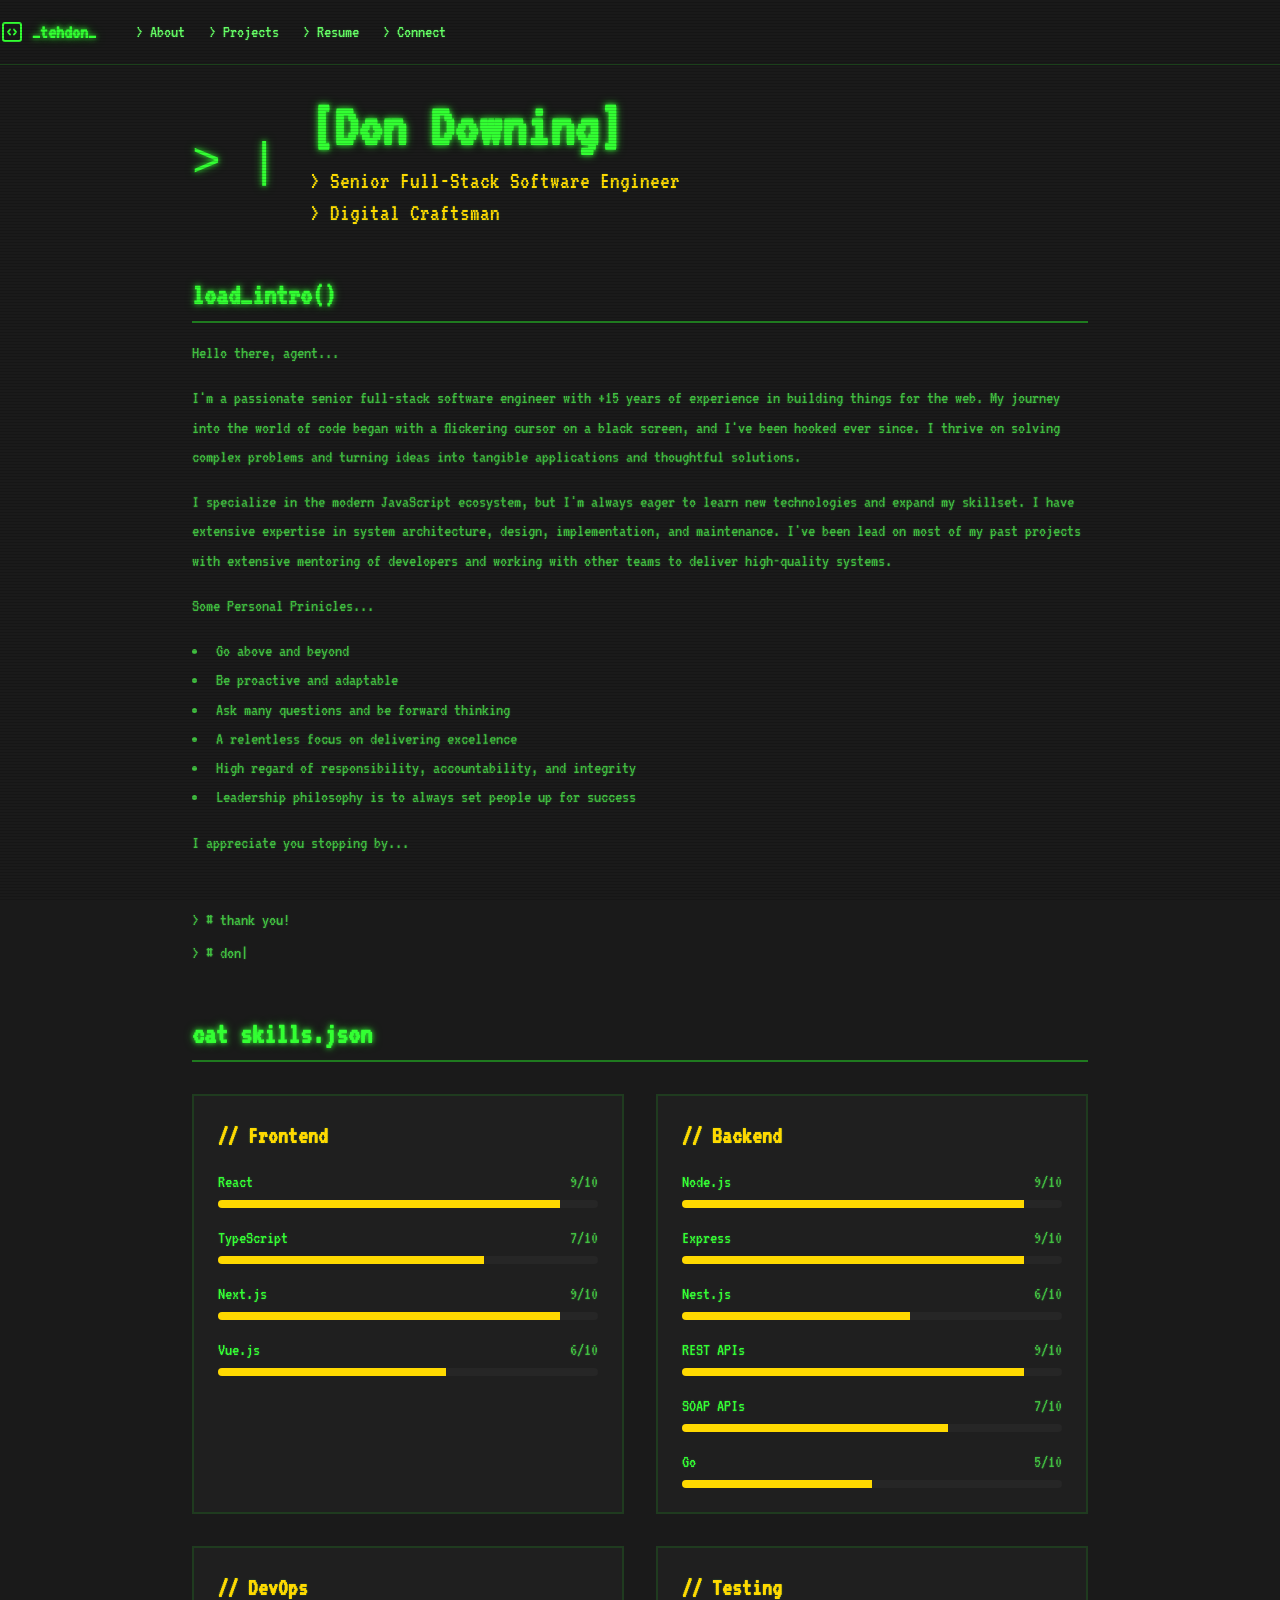
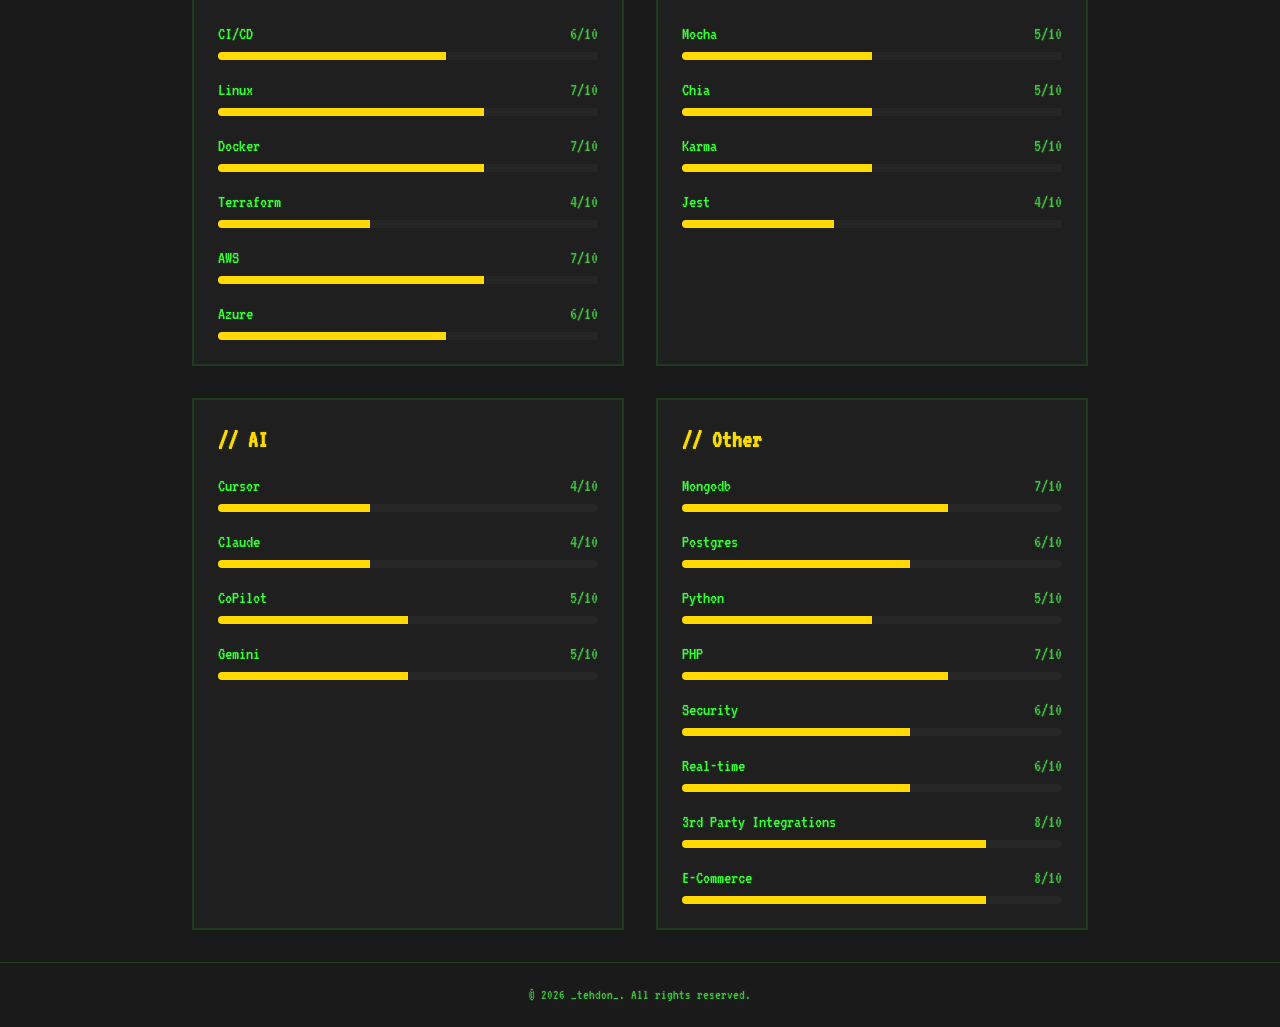
==== commit 13b1e12d: "Full update." ====
--- a/index.html
+++ b/index.html
@@ -1 +1 @@
-<!DOCTYPE html><!--dbyUohmE2GmXsvlR8RLhJ--><html lang="en" class="dark"><head><meta charSet="utf-8"/><meta name="viewport" content="width=device-width, initial-scale=1"/><link rel="stylesheet" href="/_next/static/css/fa2c010feca332a2.css" data-precedence="next"/><link rel="preload" as="script" fetchPriority="low" href="/_next/static/chunks/webpack-ca8ebae7f954b22a.js"/><script src="/_next/static/chunks/4bd1b696-21f374d1156f834a.js" async=""></script><script src="/_next/static/chunks/255-e40677fceda396aa.js" async=""></script><script src="/_next/static/chunks/main-app-a76918e032ab70ca.js" async=""></script><script src="/_next/static/chunks/58-e3f4b808f4cce089.js" async=""></script><script src="/_next/static/chunks/250-afd6e985b8fb281a.js" async=""></script><script src="/_next/static/chunks/app/layout-40cf15a090fb9271.js" async=""></script><script src="/_next/static/chunks/app/page-c4a1639b3013b06f.js" async=""></script><link rel="preconnect" href="https://fonts.googleapis.com"/><link rel="preconnect" href="https://fonts.gstatic.com" crossorigin="anonymous"/><title>_tehdon_</title><meta name="description" content="A retro-terminal themed personal portfolio."/><link rel="icon" href="/favicon.ico" type="image/x-icon" sizes="16x16"/><link href="https://fonts.googleapis.com/css2?family=VT323&amp;display=swap" rel="stylesheet"/><script src="/_next/static/chunks/polyfills-42372ed130431b0a.js" noModule=""></script></head><body class="font-body antialiased"><div hidden=""><!--$--><!--/$--></div><header class="sticky top-0 z-50 w-full border-b border-border/40 bg-background/95 backdrop-blur supports-[backdrop-filter]:bg-background/60"><div class="container flex h-16 items-center"><div class="mr-4 flex"><a class="mr-6 flex items-center space-x-2" href="/"><svg xmlns="http://www.w3.org/2000/svg" width="24" height="24" viewBox="0 0 24 24" fill="none" stroke="currentColor" stroke-width="2" stroke-linecap="round" stroke-linejoin="round" class="lucide lucide-square-code h-6 w-6 text-primary"><path d="M10 9.5 8 12l2 2.5"></path><path d="m14 9.5 2 2.5-2 2.5"></path><rect width="18" height="18" x="3" y="3" rx="2"></rect></svg><span class="font-bold text-primary text-glow text-xl">_tehdon_</span></a></div><nav class="hidden md:flex gap-6 text-lg"><a class="transition-colors hover:text-primary/80 glitch-hover" href="/">&gt; About</a><a class="transition-colors hover:text-primary/80 glitch-hover" href="/projects">&gt; Projects</a><a class="transition-colors hover:text-primary/80 glitch-hover" href="/resume">&gt; Resume</a><a class="transition-colors hover:text-primary/80 glitch-hover" href="/connect">&gt; Connect</a></nav><div class="flex flex-1 items-center justify-end"><button class="inline-flex items-center justify-center gap-2 whitespace-nowrap rounded-md text-sm font-medium ring-offset-background transition-colors focus-visible:outline-none focus-visible:ring-2 focus-visible:ring-ring focus-visible:ring-offset-2 disabled:pointer-events-none disabled:opacity-50 [&amp;_svg]:pointer-events-none [&amp;_svg]:size-4 [&amp;_svg]:shrink-0 hover:bg-accent hover:text-accent-foreground h-10 w-10 md:hidden" type="button" aria-haspopup="dialog" aria-expanded="false" aria-controls="radix-_R_6db_" data-state="closed"><svg xmlns="http://www.w3.org/2000/svg" width="24" height="24" viewBox="0 0 24 24" fill="none" stroke="currentColor" stroke-width="2" stroke-linecap="round" stroke-linejoin="round" class="lucide lucide-menu h-6 w-6 text-primary"><line x1="4" x2="20" y1="12" y2="12"></line><line x1="4" x2="20" y1="6" y2="6"></line><line x1="4" x2="20" y1="18" y2="18"></line></svg><span class="sr-only">Toggle Menu</span></button></div></div></header><main class="container mx-auto px-4 py-8 min-h-screen"><div class="space-y-12 max-w-4xl mx-auto"><section class="flex flex-col md:flex-row items-center gap-8"><span class="relative flex shrink-0 overflow-hidden rounded-full h-40 w-40 border-4 border-primary"><span class="flex h-full w-full items-center justify-center rounded-full text-5xl text-primary bg-card">U</span></span><div class="text-center md:text-left"><h1 class="text-5xl md:text-6xl font-bold text-primary text-glow mb-2">[Don Downing]</h1><p class="text-2xl text-accent">&gt; Senior Full-Stack Software Engineer</p><p class="text-2xl text-accent">&gt; Digital Craftsman</p></div></section><section class="space-y-4 text-lg text-muted-foreground leading-relaxed"><h2 class="text-3xl font-bold text-primary text-glow mb-4 border-b-2 border-border pb-2">load_bio()</h2><p>Hello there, agent. I&#x27;m a passionate developer with a love for building things for the web. My journey into the world of code began with a flickering cursor on a black screen, and I&#x27;ve been hooked ever since. I thrive on solving complex problems and turning ideas into tangible, user-friendly applications.</p><p>I specialize in the modern JavaScript ecosystem, but I&#x27;m always eager to learn new technologies and expand my skillset. When I&#x27;m not coding, you can find me exploring retro video games, tinkering with hardware projects, or diving into sci-fi novels.</p></section><section class="space-y-8"><h2 class="text-3xl font-bold text-primary text-glow mb-4 border-b-2 border-border pb-2">cat skills.json</h2><div class="grid grid-cols-1 md:grid-cols-2 gap-8"><div class="bg-card border-2 border-border/30 p-6 rounded-sm"><h3 class="text-2xl font-bold text-accent mb-4">// Frontend</h3><div class="space-y-4"><div><div class="flex justify-between mb-1"><span class="text-lg text-primary">React</span><span class="text-lg text-muted-foreground">9<!-- -->/10</span></div><div aria-valuemax="100" aria-valuemin="0" role="progressbar" data-state="indeterminate" data-max="100" class="relative w-full overflow-hidden rounded-full bg-secondary h-2 [&amp;&gt;div]:bg-accent"><div data-state="indeterminate" data-max="100" class="h-full w-full flex-1 bg-primary transition-all" style="transform:translateX(-10%)"></div></div></div><div><div class="flex justify-between mb-1"><span class="text-lg text-primary">Next.js</span><span class="text-lg text-muted-foreground">9<!-- -->/10</span></div><div aria-valuemax="100" aria-valuemin="0" role="progressbar" data-state="indeterminate" data-max="100" class="relative w-full overflow-hidden rounded-full bg-secondary h-2 [&amp;&gt;div]:bg-accent"><div data-state="indeterminate" data-max="100" class="h-full w-full flex-1 bg-primary transition-all" style="transform:translateX(-10%)"></div></div></div><div><div class="flex justify-between mb-1"><span class="text-lg text-primary">TypeScript</span><span class="text-lg text-muted-foreground">8<!-- -->/10</span></div><div aria-valuemax="100" aria-valuemin="0" role="progressbar" data-state="indeterminate" data-max="100" class="relative w-full overflow-hidden rounded-full bg-secondary h-2 [&amp;&gt;div]:bg-accent"><div data-state="indeterminate" data-max="100" class="h-full w-full flex-1 bg-primary transition-all" style="transform:translateX(-20%)"></div></div></div><div><div class="flex justify-between mb-1"><span class="text-lg text-primary">Tailwind CSS</span><span class="text-lg text-muted-foreground">9<!-- -->/10</span></div><div aria-valuemax="100" aria-valuemin="0" role="progressbar" data-state="indeterminate" data-max="100" class="relative w-full overflow-hidden rounded-full bg-secondary h-2 [&amp;&gt;div]:bg-accent"><div data-state="indeterminate" data-max="100" class="h-full w-full flex-1 bg-primary transition-all" style="transform:translateX(-10%)"></div></div></div></div></div><div class="bg-card border-2 border-border/30 p-6 rounded-sm"><h3 class="text-2xl font-bold text-accent mb-4">// Backend</h3><div class="space-y-4"><div><div class="flex justify-between mb-1"><span class="text-lg text-primary">Node.js</span><span class="text-lg text-muted-foreground">8<!-- -->/10</span></div><div aria-valuemax="100" aria-valuemin="0" role="progressbar" data-state="indeterminate" data-max="100" class="relative w-full overflow-hidden rounded-full bg-secondary h-2 [&amp;&gt;div]:bg-accent"><div data-state="indeterminate" data-max="100" class="h-full w-full flex-1 bg-primary transition-all" style="transform:translateX(-20%)"></div></div></div><div><div class="flex justify-between mb-1"><span class="text-lg text-primary">GraphQL</span><span class="text-lg text-muted-foreground">7<!-- -->/10</span></div><div aria-valuemax="100" aria-valuemin="0" role="progressbar" data-state="indeterminate" data-max="100" class="relative w-full overflow-hidden rounded-full bg-secondary h-2 [&amp;&gt;div]:bg-accent"><div data-state="indeterminate" data-max="100" class="h-full w-full flex-1 bg-primary transition-all" style="transform:translateX(-30%)"></div></div></div><div><div class="flex justify-between mb-1"><span class="text-lg text-primary">REST APIs</span><span class="text-lg text-muted-foreground">9<!-- -->/10</span></div><div aria-valuemax="100" aria-valuemin="0" role="progressbar" data-state="indeterminate" data-max="100" class="relative w-full overflow-hidden rounded-full bg-secondary h-2 [&amp;&gt;div]:bg-accent"><div data-state="indeterminate" data-max="100" class="h-full w-full flex-1 bg-primary transition-all" style="transform:translateX(-10%)"></div></div></div></div></div><div class="bg-card border-2 border-border/30 p-6 rounded-sm"><h3 class="text-2xl font-bold text-accent mb-4">// DevOps</h3><div class="space-y-4"><div><div class="flex justify-between mb-1"><span class="text-lg text-primary">CI/CD</span><span class="text-lg text-muted-foreground">7<!-- -->/10</span></div><div aria-valuemax="100" aria-valuemin="0" role="progressbar" data-state="indeterminate" data-max="100" class="relative w-full overflow-hidden rounded-full bg-secondary h-2 [&amp;&gt;div]:bg-accent"><div data-state="indeterminate" data-max="100" class="h-full w-full flex-1 bg-primary transition-all" style="transform:translateX(-30%)"></div></div></div><div><div class="flex justify-between mb-1"><span class="text-lg text-primary">Docker</span><span class="text-lg text-muted-foreground">6<!-- -->/10</span></div><div aria-valuemax="100" aria-valuemin="0" role="progressbar" data-state="indeterminate" data-max="100" class="relative w-full overflow-hidden rounded-full bg-secondary h-2 [&amp;&gt;div]:bg-accent"><div data-state="indeterminate" data-max="100" class="h-full w-full flex-1 bg-primary transition-all" style="transform:translateX(-40%)"></div></div></div></div></div><div class="bg-card border-2 border-border/30 p-6 rounded-sm"><h3 class="text-2xl font-bold text-accent mb-4">// Other</h3><div class="space-y-4"><div><div class="flex justify-between mb-1"><span class="text-lg text-primary">SQL &amp; NoSQL</span><span class="text-lg text-muted-foreground">7<!-- -->/10</span></div><div aria-valuemax="100" aria-valuemin="0" role="progressbar" data-state="indeterminate" data-max="100" class="relative w-full overflow-hidden rounded-full bg-secondary h-2 [&amp;&gt;div]:bg-accent"><div data-state="indeterminate" data-max="100" class="h-full w-full flex-1 bg-primary transition-all" style="transform:translateX(-30%)"></div></div></div></div></div></div></section></div><!--$--><!--/$--></main><footer class="border-t border-border/40"><div class="container mx-auto flex h-16 items-center justify-center"><p class="text-center text-sm text-muted-foreground">© <!-- -->2026<!-- --> _tehdon_. All rights reserved.</p></div></footer><div role="region" aria-label="Notifications (F8)" tabindex="-1" style="pointer-events:none"><ol tabindex="-1" class="fixed top-0 z-[100] flex max-h-screen w-full flex-col-reverse p-4 sm:bottom-0 sm:right-0 sm:top-auto sm:flex-col md:max-w-[420px]"></ol></div><script src="/_next/static/chunks/webpack-ca8ebae7f954b22a.js" id="_R_" async=""></script><script>(self.__next_f=self.__next_f||[]).push([0])</script><script>self.__next_f.push([1,"1:\"$Sreact.fragment\"\n2:I[5631,[\"58\",\"static/chunks/58-e3f4b808f4cce089.js\",\"250\",\"static/chunks/250-afd6e985b8fb281a.js\",\"177\",\"static/chunks/app/layout-40cf15a090fb9271.js\"],\"Header\"]\n3:I[9766,[],\"\"]\n4:I[8924,[],\"\"]\n5:I[704,[\"58\",\"static/chunks/58-e3f4b808f4cce089.js\",\"250\",\"static/chunks/250-afd6e985b8fb281a.js\",\"177\",\"static/chunks/app/layout-40cf15a090fb9271.js\"],\"Toaster\"]\n6:I[7071,[\"58\",\"static/chunks/58-e3f4b808f4cce089.js\",\"974\",\"static/chunks/app/page-c4a1639b3013b06f.js\"],\"Avatar\"]\n7:I[7071,[\"58\",\"static/chunks/58-e3f4b808f4cce089.js\",\"974\",\"static/chunks/app/page-c4a1639b3013b06f.js\"],\"AvatarImage\"]\n8:I[7071,[\"58\",\"static/chunks/58-e3f4b808f4cce089.js\",\"974\",\"static/chunks/app/page-c4a1639b3013b06f.js\"],\"AvatarFallback\"]\nc:I[7150,[],\"\"]\n:HL[\"/_next/static/css/fa2c010feca332a2.css\",\"style\"]\n"])</script><script>self.__next_f.push([1,"0:{\"P\":null,\"b\":\"dbyUohmE2GmXsvlR8RLhJ\",\"p\":\"\",\"c\":[\"\",\"\"],\"i\":false,\"f\":[[[\"\",{\"children\":[\"__PAGE__\",{}]},\"$undefined\",\"$undefined\",true],[\"\",[\"$\",\"$1\",\"c\",{\"children\":[[[\"$\",\"link\",\"0\",{\"rel\":\"stylesheet\",\"href\":\"/_next/static/css/fa2c010feca332a2.css\",\"precedence\":\"next\",\"crossOrigin\":\"$undefined\",\"nonce\":\"$undefined\"}]],[\"$\",\"html\",null,{\"lang\":\"en\",\"className\":\"dark\",\"children\":[[\"$\",\"head\",null,{\"children\":[[\"$\",\"link\",null,{\"rel\":\"preconnect\",\"href\":\"https://fonts.googleapis.com\"}],[\"$\",\"link\",null,{\"rel\":\"preconnect\",\"href\":\"https://fonts.gstatic.com\",\"crossOrigin\":\"anonymous\"}],[\"$\",\"link\",null,{\"href\":\"https://fonts.googleapis.com/css2?family=VT323\u0026display=swap\",\"rel\":\"stylesheet\"}]]}],[\"$\",\"body\",null,{\"className\":\"font-body antialiased\",\"children\":[[\"$\",\"$L2\",null,{}],[\"$\",\"main\",null,{\"className\":\"container mx-auto px-4 py-8 min-h-screen\",\"children\":[\"$\",\"$L3\",null,{\"parallelRouterKey\":\"children\",\"error\":\"$undefined\",\"errorStyles\":\"$undefined\",\"errorScripts\":\"$undefined\",\"template\":[\"$\",\"$L4\",null,{}],\"templateStyles\":\"$undefined\",\"templateScripts\":\"$undefined\",\"notFound\":[[[\"$\",\"title\",null,{\"children\":\"404: This page could not be found.\"}],[\"$\",\"div\",null,{\"style\":{\"fontFamily\":\"system-ui,\\\"Segoe UI\\\",Roboto,Helvetica,Arial,sans-serif,\\\"Apple Color Emoji\\\",\\\"Segoe UI Emoji\\\"\",\"height\":\"100vh\",\"textAlign\":\"center\",\"display\":\"flex\",\"flexDirection\":\"column\",\"alignItems\":\"center\",\"justifyContent\":\"center\"},\"children\":[\"$\",\"div\",null,{\"children\":[[\"$\",\"style\",null,{\"dangerouslySetInnerHTML\":{\"__html\":\"body{color:#000;background:#fff;margin:0}.next-error-h1{border-right:1px solid rgba(0,0,0,.3)}@media (prefers-color-scheme:dark){body{color:#fff;background:#000}.next-error-h1{border-right:1px solid rgba(255,255,255,.3)}}\"}}],[\"$\",\"h1\",null,{\"className\":\"next-error-h1\",\"style\":{\"display\":\"inline-block\",\"margin\":\"0 20px 0 0\",\"padding\":\"0 23px 0 0\",\"fontSize\":24,\"fontWeight\":500,\"verticalAlign\":\"top\",\"lineHeight\":\"49px\"},\"children\":404}],[\"$\",\"div\",null,{\"style\":{\"display\":\"inline-block\"},\"children\":[\"$\",\"h2\",null,{\"style\":{\"fontSize\":14,\"fontWeight\":400,\"lineHeight\":\"49px\",\"margin\":0},\"children\":\"This page could not be found.\"}]}]]}]}]],[]],\"forbidden\":\"$undefined\",\"unauthorized\":\"$undefined\"}]}],[\"$\",\"footer\",null,{\"className\":\"border-t border-border/40\",\"children\":[\"$\",\"div\",null,{\"className\":\"container mx-auto flex h-16 items-center justify-center\",\"children\":[\"$\",\"p\",null,{\"className\":\"text-center text-sm text-muted-foreground\",\"children\":[\"© \",2026,\" _tehdon_. All rights reserved.\"]}]}]}],[\"$\",\"$L5\",null,{}]]}]]}]]}],{\"children\":[\"__PAGE__\",[\"$\",\"$1\",\"c\",{\"children\":[[\"$\",\"div\",null,{\"className\":\"space-y-12 max-w-4xl mx-auto\",\"children\":[[\"$\",\"section\",null,{\"className\":\"flex flex-col md:flex-row items-center gap-8\",\"children\":[[\"$\",\"$L6\",null,{\"className\":\"h-40 w-40 border-4 border-primary\",\"children\":[[\"$\",\"$L7\",null,{\"src\":\"https://picsum.photos/seed/avatar/200/200\",\"data-ai-hint\":\"hacker portrait\",\"alt\":\"User Avatar\"}],[\"$\",\"$L8\",null,{\"className\":\"text-5xl text-primary bg-card\",\"children\":\"U\"}]]}],[\"$\",\"div\",null,{\"className\":\"text-center md:text-left\",\"children\":[[\"$\",\"h1\",null,{\"className\":\"text-5xl md:text-6xl font-bold text-primary text-glow mb-2\",\"children\":\"[Don Downing]\"}],[\"$\",\"p\",null,{\"className\":\"text-2xl text-accent\",\"children\":\"\u003e Senior Full-Stack Software Engineer\"}],[\"$\",\"p\",null,{\"className\":\"text-2xl text-accent\",\"children\":\"\u003e Digital Craftsman\"}]]}]]}],[\"$\",\"section\",null,{\"className\":\"space-y-4 text-lg text-muted-foreground leading-relaxed\",\"children\":[[\"$\",\"h2\",null,{\"className\":\"text-3xl font-bold text-primary text-glow mb-4 border-b-2 border-border pb-2\",\"children\":\"load_bio()\"}],[\"$\",\"p\",null,{\"children\":\"Hello there, agent. I'm a passionate developer with a love for building things for the web. My journey into the world of code began with a flickering cursor on a black screen, and I've been hooked ever since. I thrive on solving complex problems and turning ideas into tangible, user-friendly applications.\"}],[\"$\",\"p\",null,{\"children\":\"I specialize in the modern JavaScript ecosystem, but I'm always eager to learn new technologies and expand my skillset. When I'm not coding, you can find me exploring retro video games, tinkering with hardware projects, or diving into sci-fi novels.\"}]]}],[\"$\",\"section\",null,{\"className\":\"space-y-8\",\"children\":[[\"$\",\"h2\",null,{\"className\":\"text-3xl font-bold text-primary text-glow mb-4 border-b-2 border-border pb-2\",\"children\":\"cat skills.json\"}],\"$L9\"]}]]}],null,\"$La\"]}],{},null,false]},null,false],\"$Lb\",false]],\"m\":\"$undefined\",\"G\":[\"$c\",[]],\"s\":false,\"S\":true}\n"])</script><script>self.__next_f.push([1,"d:I[6143,[\"58\",\"static/chunks/58-e3f4b808f4cce089.js\",\"974\",\"static/chunks/app/page-c4a1639b3013b06f.js\"],\"Progress\"]\ne:I[4431,[],\"OutletBoundary\"]\n10:I[5278,[],\"AsyncMetadataOutlet\"]\n12:I[4431,[],\"ViewportBoundary\"]\n14:I[4431,[],\"MetadataBoundary\"]\n15:\"$Sreact.suspense\"\n"])</script><script>self.__next_f.push([1,"9:[\"$\",\"div\",null,{\"className\":\"grid grid-cols-1 md:grid-cols-2 gap-8\",\"children\":[[\"$\",\"div\",\"Frontend\",{\"className\":\"bg-card border-2 border-border/30 p-6 rounded-sm\",\"children\":[[\"$\",\"h3\",null,{\"className\":\"text-2xl font-bold text-accent mb-4\",\"children\":\"// Frontend\"}],[\"$\",\"div\",null,{\"className\":\"space-y-4\",\"children\":[[\"$\",\"div\",\"React\",{\"children\":[[\"$\",\"div\",null,{\"className\":\"flex justify-between mb-1\",\"children\":[[\"$\",\"span\",null,{\"className\":\"text-lg text-primary\",\"children\":\"React\"}],[\"$\",\"span\",null,{\"className\":\"text-lg text-muted-foreground\",\"children\":[9,\"/10\"]}]]}],[\"$\",\"$Ld\",null,{\"value\":90,\"className\":\"h-2 [\u0026\u003ediv]:bg-accent\"}]]}],[\"$\",\"div\",\"Next.js\",{\"children\":[[\"$\",\"div\",null,{\"className\":\"flex justify-between mb-1\",\"children\":[[\"$\",\"span\",null,{\"className\":\"text-lg text-primary\",\"children\":\"Next.js\"}],[\"$\",\"span\",null,{\"className\":\"text-lg text-muted-foreground\",\"children\":[9,\"/10\"]}]]}],[\"$\",\"$Ld\",null,{\"value\":90,\"className\":\"h-2 [\u0026\u003ediv]:bg-accent\"}]]}],[\"$\",\"div\",\"TypeScript\",{\"children\":[[\"$\",\"div\",null,{\"className\":\"flex justify-between mb-1\",\"children\":[[\"$\",\"span\",null,{\"className\":\"text-lg text-primary\",\"children\":\"TypeScript\"}],[\"$\",\"span\",null,{\"className\":\"text-lg text-muted-foreground\",\"children\":[8,\"/10\"]}]]}],[\"$\",\"$Ld\",null,{\"value\":80,\"className\":\"h-2 [\u0026\u003ediv]:bg-accent\"}]]}],[\"$\",\"div\",\"Tailwind CSS\",{\"children\":[[\"$\",\"div\",null,{\"className\":\"flex justify-between mb-1\",\"children\":[[\"$\",\"span\",null,{\"className\":\"text-lg text-primary\",\"children\":\"Tailwind CSS\"}],[\"$\",\"span\",null,{\"className\":\"text-lg text-muted-foreground\",\"children\":[9,\"/10\"]}]]}],[\"$\",\"$Ld\",null,{\"value\":90,\"className\":\"h-2 [\u0026\u003ediv]:bg-accent\"}]]}]]}]]}],[\"$\",\"div\",\"Backend\",{\"className\":\"bg-card border-2 border-border/30 p-6 rounded-sm\",\"children\":[[\"$\",\"h3\",null,{\"className\":\"text-2xl font-bold text-accent mb-4\",\"children\":\"// Backend\"}],[\"$\",\"div\",null,{\"className\":\"space-y-4\",\"children\":[[\"$\",\"div\",\"Node.js\",{\"children\":[[\"$\",\"div\",null,{\"className\":\"flex justify-between mb-1\",\"children\":[[\"$\",\"span\",null,{\"className\":\"text-lg text-primary\",\"children\":\"Node.js\"}],[\"$\",\"span\",null,{\"className\":\"text-lg text-muted-foreground\",\"children\":[8,\"/10\"]}]]}],[\"$\",\"$Ld\",null,{\"value\":80,\"className\":\"h-2 [\u0026\u003ediv]:bg-accent\"}]]}],[\"$\",\"div\",\"GraphQL\",{\"children\":[[\"$\",\"div\",null,{\"className\":\"flex justify-between mb-1\",\"children\":[[\"$\",\"span\",null,{\"className\":\"text-lg text-primary\",\"children\":\"GraphQL\"}],[\"$\",\"span\",null,{\"className\":\"text-lg text-muted-foreground\",\"children\":[7,\"/10\"]}]]}],[\"$\",\"$Ld\",null,{\"value\":70,\"className\":\"h-2 [\u0026\u003ediv]:bg-accent\"}]]}],[\"$\",\"div\",\"REST APIs\",{\"children\":[[\"$\",\"div\",null,{\"className\":\"flex justify-between mb-1\",\"children\":[[\"$\",\"span\",null,{\"className\":\"text-lg text-primary\",\"children\":\"REST APIs\"}],[\"$\",\"span\",null,{\"className\":\"text-lg text-muted-foreground\",\"children\":[9,\"/10\"]}]]}],[\"$\",\"$Ld\",null,{\"value\":90,\"className\":\"h-2 [\u0026\u003ediv]:bg-accent\"}]]}]]}]]}],[\"$\",\"div\",\"DevOps\",{\"className\":\"bg-card border-2 border-border/30 p-6 rounded-sm\",\"children\":[[\"$\",\"h3\",null,{\"className\":\"text-2xl font-bold text-accent mb-4\",\"children\":\"// DevOps\"}],[\"$\",\"div\",null,{\"className\":\"space-y-4\",\"children\":[[\"$\",\"div\",\"CI/CD\",{\"children\":[[\"$\",\"div\",null,{\"className\":\"flex justify-between mb-1\",\"children\":[[\"$\",\"span\",null,{\"className\":\"text-lg text-primary\",\"children\":\"CI/CD\"}],[\"$\",\"span\",null,{\"className\":\"text-lg text-muted-foreground\",\"children\":[7,\"/10\"]}]]}],[\"$\",\"$Ld\",null,{\"value\":70,\"className\":\"h-2 [\u0026\u003ediv]:bg-accent\"}]]}],[\"$\",\"div\",\"Docker\",{\"children\":[[\"$\",\"div\",null,{\"className\":\"flex justify-between mb-1\",\"children\":[[\"$\",\"span\",null,{\"className\":\"text-lg text-primary\",\"children\":\"Docker\"}],[\"$\",\"span\",null,{\"className\":\"text-lg text-muted-foreground\",\"children\":[6,\"/10\"]}]]}],[\"$\",\"$Ld\",null,{\"value\":60,\"className\":\"h-2 [\u0026\u003ediv]:bg-accent\"}]]}]]}]]}],[\"$\",\"div\",\"Other\",{\"className\":\"bg-card border-2 border-border/30 p-6 rounded-sm\",\"children\":[[\"$\",\"h3\",null,{\"className\":\"text-2xl font-bold text-accent mb-4\",\"children\":\"// Other\"}],[\"$\",\"div\",null,{\"className\":\"space-y-4\",\"children\":[[\"$\",\"div\",\"SQL \u0026 NoSQL\",{\"children\":[[\"$\",\"div\",null,{\"className\":\"flex justify-between mb-1\",\"children\":[[\"$\",\"span\",null,{\"className\":\"text-lg text-primary\",\"children\":\"SQL \u0026 NoSQL\"}],[\"$\",\"span\",null,{\"className\":\"text-lg text-muted-foreground\",\"children\":[7,\"/10\"]}]]}],[\"$\",\"$Ld\",null,{\"value\":70,\"className\":\"h-2 [\u0026\u003ediv]:bg-accent\"}]]}]]}]]}]]}]\n"])</script><script>self.__next_f.push([1,"a:[\"$\",\"$Le\",null,{\"children\":[\"$Lf\",[\"$\",\"$L10\",null,{\"promise\":\"$@11\"}]]}]\nb:[\"$\",\"$1\",\"h\",{\"children\":[null,[[\"$\",\"$L12\",null,{\"children\":\"$L13\"}],null],[\"$\",\"$L14\",null,{\"children\":[\"$\",\"div\",null,{\"hidden\":true,\"children\":[\"$\",\"$15\",null,{\"fallback\":null,\"children\":\"$L16\"}]}]}]]}]\n"])</script><script>self.__next_f.push([1,"13:[[\"$\",\"meta\",\"0\",{\"charSet\":\"utf-8\"}],[\"$\",\"meta\",\"1\",{\"name\":\"viewport\",\"content\":\"width=device-width, initial-scale=1\"}]]\nf:null\n"])</script><script>self.__next_f.push([1,"17:I[622,[],\"IconMark\"]\n11:{\"metadata\":[[\"$\",\"title\",\"0\",{\"children\":\"_tehdon_\"}],[\"$\",\"meta\",\"1\",{\"name\":\"description\",\"content\":\"A retro-terminal themed personal portfolio.\"}],[\"$\",\"link\",\"2\",{\"rel\":\"icon\",\"href\":\"/favicon.ico\",\"type\":\"image/x-icon\",\"sizes\":\"16x16\"}],[\"$\",\"$L17\",\"3\",{}]],\"error\":null,\"digest\":\"$undefined\"}\n"])</script><script>self.__next_f.push([1,"16:\"$11:metadata\"\n"])</script></body></html>+<!DOCTYPE html><!--gK2GM7_Dd_dEBNLOco2YW--><html lang="en" class="dark"><head><meta charSet="utf-8"/><meta name="viewport" content="width=device-width, initial-scale=1"/><link rel="stylesheet" href="/_next/static/css/071220970beca7e6.css" data-precedence="next"/><link rel="preload" as="script" fetchPriority="low" href="/_next/static/chunks/webpack-ca8ebae7f954b22a.js"/><script src="/_next/static/chunks/4bd1b696-21f374d1156f834a.js" async=""></script><script src="/_next/static/chunks/255-e40677fceda396aa.js" async=""></script><script src="/_next/static/chunks/main-app-a76918e032ab70ca.js" async=""></script><script src="/_next/static/chunks/553-ffa116a24add3fe1.js" async=""></script><script src="/_next/static/chunks/764-5d4fb63319599fcb.js" async=""></script><script src="/_next/static/chunks/app/layout-dcded34f92c151c5.js" async=""></script><script src="/_next/static/chunks/app/page-30384fec11e103b1.js" async=""></script><link rel="preconnect" href="https://fonts.googleapis.com"/><link rel="preconnect" href="https://fonts.gstatic.com" crossorigin="anonymous"/><title>_tehdon_</title><meta name="description" content="A retro-terminal themed personal portfolio."/><link rel="icon" href="/favicon.ico" type="image/x-icon" sizes="16x16"/><link href="https://fonts.googleapis.com/css2?family=VT323&amp;display=swap" rel="stylesheet"/><script src="/_next/static/chunks/polyfills-42372ed130431b0a.js" noModule=""></script></head><body class="font-body antialiased"><div hidden=""><!--$--><!--/$--></div><header class="sticky top-0 z-50 w-full border-b border-border/40 bg-background/95 backdrop-blur supports-[backdrop-filter]:bg-background/60"><div class="container flex h-16 items-center"><div class="mr-4 flex"><a class="mr-6 flex items-center space-x-2" href="/"><svg xmlns="http://www.w3.org/2000/svg" width="24" height="24" viewBox="0 0 24 24" fill="none" stroke="currentColor" stroke-width="2" stroke-linecap="round" stroke-linejoin="round" class="lucide lucide-square-code h-6 w-6 text-primary"><path d="M10 9.5 8 12l2 2.5"></path><path d="m14 9.5 2 2.5-2 2.5"></path><rect width="18" height="18" x="3" y="3" rx="2"></rect></svg><span class="font-bold text-primary text-glow text-xl">_tehdon_</span></a></div><nav class="hidden md:flex gap-6 text-lg"><a class="transition-colors hover:text-primary/80 glitch-hover" href="/">&gt; About</a><a class="transition-colors hover:text-primary/80 glitch-hover" href="/projects">&gt; Projects</a><a class="transition-colors hover:text-primary/80 glitch-hover" href="/resume">&gt; Resume</a><a class="transition-colors hover:text-primary/80 glitch-hover" href="/connect">&gt; Connect</a></nav><div class="flex flex-1 items-center justify-end"><button class="inline-flex items-center justify-center gap-2 whitespace-nowrap rounded-md text-sm font-medium ring-offset-background transition-colors focus-visible:outline-none focus-visible:ring-2 focus-visible:ring-ring focus-visible:ring-offset-2 disabled:pointer-events-none disabled:opacity-50 [&amp;_svg]:pointer-events-none [&amp;_svg]:size-4 [&amp;_svg]:shrink-0 hover:bg-accent hover:text-accent-foreground h-10 w-10 md:hidden" type="button" aria-haspopup="dialog" aria-expanded="false" aria-controls="radix-_R_6db_" data-state="closed"><svg xmlns="http://www.w3.org/2000/svg" width="24" height="24" viewBox="0 0 24 24" fill="none" stroke="currentColor" stroke-width="2" stroke-linecap="round" stroke-linejoin="round" class="lucide lucide-menu h-6 w-6 text-primary"><line x1="4" x2="20" y1="12" y2="12"></line><line x1="4" x2="20" y1="6" y2="6"></line><line x1="4" x2="20" y1="18" y2="18"></line></svg><span class="sr-only">Toggle Menu</span></button></div></div></header><main class="container mx-auto px-4 py-8 min-h-screen"><div class="space-y-12 max-w-4xl mx-auto"><section class="flex flex-col md:flex-row items-center gap-8"><pre class="text-5xl text-primary text-glow">&gt;<!-- --> <span class="blinking-cursor">|</span></pre><div class="text-center md:text-left"><h1 class="text-5xl md:text-6xl font-bold text-primary text-glow mb-2">[Don Downing]</h1><p class="text-2xl text-accent">&gt; Senior Full-Stack Software Engineer</p><p class="text-2xl text-accent">&gt; Digital Craftsman</p></div></section><section class="space-y-4 text-lg text-muted-foreground leading-relaxed"><h2 class="text-3xl font-bold text-primary text-glow mb-4 border-b-2 border-border pb-2">load_intro()</h2><p>Hello there, agent...</p><p>I&#x27;m a passionate senior full-stack software engineer with +15 years of experience in building things for the web. My journey into the world of code began with a flickering cursor on a black screen, and I&#x27;ve been hooked ever since. I thrive on solving complex problems and turning ideas into tangible applications and thoughtful solutions.</p><p>I specialize in the modern JavaScript ecosystem, but I&#x27;m always eager to learn new technologies and expand my skillset. I have extensive expertise in system architecture, design, implementation, and maintenance. I&#x27;ve been lead on most of my past projects with extensive mentoring of developers and working with other teams to deliver high-quality systems.</p><p></p><p>Some Personal Prinicles...</p><ul class="list-disc list-inside"><li>Go above and beyond</li><li>Be proactive and adaptable</li><li>Ask many questions and be forward thinking</li><li>A relentless focus on delivering excellence</li><li>High regard of responsibility, accountability, and integrity</li><li>Leadership philosophy is to always set people up for success</li></ul><p>I appreciate you stopping by...</p></section><section class="space-y-1 text-lg text-muted-foreground leading-relaxed"><p>&gt; # thank you!</p><p>&gt; # don<span class="blinking-cursor">|</span></p></section><section class="space-y-8"><h2 class="text-3xl font-bold text-primary text-glow mb-4 border-b-2 border-border pb-2">cat skills.json</h2><div class="grid grid-cols-1 md:grid-cols-2 gap-8"><div class="bg-card border-2 border-border/30 p-6 rounded-sm"><h3 class="text-2xl font-bold text-accent mb-4">// Frontend</h3><div class="space-y-4"><div><div class="flex justify-between mb-1"><span class="text-lg text-primary">React</span><span class="text-lg text-muted-foreground">9<!-- -->/10</span></div><div aria-valuemax="100" aria-valuemin="0" role="progressbar" data-state="indeterminate" data-max="100" class="relative w-full overflow-hidden rounded-full bg-secondary h-2 [&amp;&gt;div]:bg-accent"><div data-state="indeterminate" data-max="100" class="h-full w-full flex-1 bg-primary transition-all" style="transform:translateX(-10%)"></div></div></div><div><div class="flex justify-between mb-1"><span class="text-lg text-primary">TypeScript</span><span class="text-lg text-muted-foreground">7<!-- -->/10</span></div><div aria-valuemax="100" aria-valuemin="0" role="progressbar" data-state="indeterminate" data-max="100" class="relative w-full overflow-hidden rounded-full bg-secondary h-2 [&amp;&gt;div]:bg-accent"><div data-state="indeterminate" data-max="100" class="h-full w-full flex-1 bg-primary transition-all" style="transform:translateX(-30%)"></div></div></div><div><div class="flex justify-between mb-1"><span class="text-lg text-primary">Next.js</span><span class="text-lg text-muted-foreground">9<!-- -->/10</span></div><div aria-valuemax="100" aria-valuemin="0" role="progressbar" data-state="indeterminate" data-max="100" class="relative w-full overflow-hidden rounded-full bg-secondary h-2 [&amp;&gt;div]:bg-accent"><div data-state="indeterminate" data-max="100" class="h-full w-full flex-1 bg-primary transition-all" style="transform:translateX(-10%)"></div></div></div><div><div class="flex justify-between mb-1"><span class="text-lg text-primary">Vue.js</span><span class="text-lg text-muted-foreground">6<!-- -->/10</span></div><div aria-valuemax="100" aria-valuemin="0" role="progressbar" data-state="indeterminate" data-max="100" class="relative w-full overflow-hidden rounded-full bg-secondary h-2 [&amp;&gt;div]:bg-accent"><div data-state="indeterminate" data-max="100" class="h-full w-full flex-1 bg-primary transition-all" style="transform:translateX(-40%)"></div></div></div></div></div><div class="bg-card border-2 border-border/30 p-6 rounded-sm"><h3 class="text-2xl font-bold text-accent mb-4">// Backend</h3><div class="space-y-4"><div><div class="flex justify-between mb-1"><span class="text-lg text-primary">Node.js</span><span class="text-lg text-muted-foreground">9<!-- -->/10</span></div><div aria-valuemax="100" aria-valuemin="0" role="progressbar" data-state="indeterminate" data-max="100" class="relative w-full overflow-hidden rounded-full bg-secondary h-2 [&amp;&gt;div]:bg-accent"><div data-state="indeterminate" data-max="100" class="h-full w-full flex-1 bg-primary transition-all" style="transform:translateX(-10%)"></div></div></div><div><div class="flex justify-between mb-1"><span class="text-lg text-primary">Express</span><span class="text-lg text-muted-foreground">9<!-- -->/10</span></div><div aria-valuemax="100" aria-valuemin="0" role="progressbar" data-state="indeterminate" data-max="100" class="relative w-full overflow-hidden rounded-full bg-secondary h-2 [&amp;&gt;div]:bg-accent"><div data-state="indeterminate" data-max="100" class="h-full w-full flex-1 bg-primary transition-all" style="transform:translateX(-10%)"></div></div></div><div><div class="flex justify-between mb-1"><span class="text-lg text-primary">Nest.js</span><span class="text-lg text-muted-foreground">6<!-- -->/10</span></div><div aria-valuemax="100" aria-valuemin="0" role="progressbar" data-state="indeterminate" data-max="100" class="relative w-full overflow-hidden rounded-full bg-secondary h-2 [&amp;&gt;div]:bg-accent"><div data-state="indeterminate" data-max="100" class="h-full w-full flex-1 bg-primary transition-all" style="transform:translateX(-40%)"></div></div></div><div><div class="flex justify-between mb-1"><span class="text-lg text-primary">REST APIs</span><span class="text-lg text-muted-foreground">9<!-- -->/10</span></div><div aria-valuemax="100" aria-valuemin="0" role="progressbar" data-state="indeterminate" data-max="100" class="relative w-full overflow-hidden rounded-full bg-secondary h-2 [&amp;&gt;div]:bg-accent"><div data-state="indeterminate" data-max="100" class="h-full w-full flex-1 bg-primary transition-all" style="transform:translateX(-10%)"></div></div></div><div><div class="flex justify-between mb-1"><span class="text-lg text-primary">SOAP APIs</span><span class="text-lg text-muted-foreground">7<!-- -->/10</span></div><div aria-valuemax="100" aria-valuemin="0" role="progressbar" data-state="indeterminate" data-max="100" class="relative w-full overflow-hidden rounded-full bg-secondary h-2 [&amp;&gt;div]:bg-accent"><div data-state="indeterminate" data-max="100" class="h-full w-full flex-1 bg-primary transition-all" style="transform:translateX(-30%)"></div></div></div><div><div class="flex justify-between mb-1"><span class="text-lg text-primary">Go</span><span class="text-lg text-muted-foreground">5<!-- -->/10</span></div><div aria-valuemax="100" aria-valuemin="0" role="progressbar" data-state="indeterminate" data-max="100" class="relative w-full overflow-hidden rounded-full bg-secondary h-2 [&amp;&gt;div]:bg-accent"><div data-state="indeterminate" data-max="100" class="h-full w-full flex-1 bg-primary transition-all" style="transform:translateX(-50%)"></div></div></div></div></div><div class="bg-card border-2 border-border/30 p-6 rounded-sm"><h3 class="text-2xl font-bold text-accent mb-4">// DevOps</h3><div class="space-y-4"><div><div class="flex justify-between mb-1"><span class="text-lg text-primary">CI/CD</span><span class="text-lg text-muted-foreground">6<!-- -->/10</span></div><div aria-valuemax="100" aria-valuemin="0" role="progressbar" data-state="indeterminate" data-max="100" class="relative w-full overflow-hidden rounded-full bg-secondary h-2 [&amp;&gt;div]:bg-accent"><div data-state="indeterminate" data-max="100" class="h-full w-full flex-1 bg-primary transition-all" style="transform:translateX(-40%)"></div></div></div><div><div class="flex justify-between mb-1"><span class="text-lg text-primary">Linux</span><span class="text-lg text-muted-foreground">7<!-- -->/10</span></div><div aria-valuemax="100" aria-valuemin="0" role="progressbar" data-state="indeterminate" data-max="100" class="relative w-full overflow-hidden rounded-full bg-secondary h-2 [&amp;&gt;div]:bg-accent"><div data-state="indeterminate" data-max="100" class="h-full w-full flex-1 bg-primary transition-all" style="transform:translateX(-30%)"></div></div></div><div><div class="flex justify-between mb-1"><span class="text-lg text-primary">Docker</span><span class="text-lg text-muted-foreground">7<!-- -->/10</span></div><div aria-valuemax="100" aria-valuemin="0" role="progressbar" data-state="indeterminate" data-max="100" class="relative w-full overflow-hidden rounded-full bg-secondary h-2 [&amp;&gt;div]:bg-accent"><div data-state="indeterminate" data-max="100" class="h-full w-full flex-1 bg-primary transition-all" style="transform:translateX(-30%)"></div></div></div><div><div class="flex justify-between mb-1"><span class="text-lg text-primary">Terraform</span><span class="text-lg text-muted-foreground">4<!-- -->/10</span></div><div aria-valuemax="100" aria-valuemin="0" role="progressbar" data-state="indeterminate" data-max="100" class="relative w-full overflow-hidden rounded-full bg-secondary h-2 [&amp;&gt;div]:bg-accent"><div data-state="indeterminate" data-max="100" class="h-full w-full flex-1 bg-primary transition-all" style="transform:translateX(-60%)"></div></div></div><div><div class="flex justify-between mb-1"><span class="text-lg text-primary">AWS</span><span class="text-lg text-muted-foreground">7<!-- -->/10</span></div><div aria-valuemax="100" aria-valuemin="0" role="progressbar" data-state="indeterminate" data-max="100" class="relative w-full overflow-hidden rounded-full bg-secondary h-2 [&amp;&gt;div]:bg-accent"><div data-state="indeterminate" data-max="100" class="h-full w-full flex-1 bg-primary transition-all" style="transform:translateX(-30%)"></div></div></div><div><div class="flex justify-between mb-1"><span class="text-lg text-primary">Azure</span><span class="text-lg text-muted-foreground">6<!-- -->/10</span></div><div aria-valuemax="100" aria-valuemin="0" role="progressbar" data-state="indeterminate" data-max="100" class="relative w-full overflow-hidden rounded-full bg-secondary h-2 [&amp;&gt;div]:bg-accent"><div data-state="indeterminate" data-max="100" class="h-full w-full flex-1 bg-primary transition-all" style="transform:translateX(-40%)"></div></div></div></div></div><div class="bg-card border-2 border-border/30 p-6 rounded-sm"><h3 class="text-2xl font-bold text-accent mb-4">// Testing</h3><div class="space-y-4"><div><div class="flex justify-between mb-1"><span class="text-lg text-primary">Mocha</span><span class="text-lg text-muted-foreground">5<!-- -->/10</span></div><div aria-valuemax="100" aria-valuemin="0" role="progressbar" data-state="indeterminate" data-max="100" class="relative w-full overflow-hidden rounded-full bg-secondary h-2 [&amp;&gt;div]:bg-accent"><div data-state="indeterminate" data-max="100" class="h-full w-full flex-1 bg-primary transition-all" style="transform:translateX(-50%)"></div></div></div><div><div class="flex justify-between mb-1"><span class="text-lg text-primary">Chia</span><span class="text-lg text-muted-foreground">5<!-- -->/10</span></div><div aria-valuemax="100" aria-valuemin="0" role="progressbar" data-state="indeterminate" data-max="100" class="relative w-full overflow-hidden rounded-full bg-secondary h-2 [&amp;&gt;div]:bg-accent"><div data-state="indeterminate" data-max="100" class="h-full w-full flex-1 bg-primary transition-all" style="transform:translateX(-50%)"></div></div></div><div><div class="flex justify-between mb-1"><span class="text-lg text-primary">Karma</span><span class="text-lg text-muted-foreground">5<!-- -->/10</span></div><div aria-valuemax="100" aria-valuemin="0" role="progressbar" data-state="indeterminate" data-max="100" class="relative w-full overflow-hidden rounded-full bg-secondary h-2 [&amp;&gt;div]:bg-accent"><div data-state="indeterminate" data-max="100" class="h-full w-full flex-1 bg-primary transition-all" style="transform:translateX(-50%)"></div></div></div><div><div class="flex justify-between mb-1"><span class="text-lg text-primary">Jest</span><span class="text-lg text-muted-foreground">4<!-- -->/10</span></div><div aria-valuemax="100" aria-valuemin="0" role="progressbar" data-state="indeterminate" data-max="100" class="relative w-full overflow-hidden rounded-full bg-secondary h-2 [&amp;&gt;div]:bg-accent"><div data-state="indeterminate" data-max="100" class="h-full w-full flex-1 bg-primary transition-all" style="transform:translateX(-60%)"></div></div></div></div></div><div class="bg-card border-2 border-border/30 p-6 rounded-sm"><h3 class="text-2xl font-bold text-accent mb-4">// AI</h3><div class="space-y-4"><div><div class="flex justify-between mb-1"><span class="text-lg text-primary">Cursor</span><span class="text-lg text-muted-foreground">4<!-- -->/10</span></div><div aria-valuemax="100" aria-valuemin="0" role="progressbar" data-state="indeterminate" data-max="100" class="relative w-full overflow-hidden rounded-full bg-secondary h-2 [&amp;&gt;div]:bg-accent"><div data-state="indeterminate" data-max="100" class="h-full w-full flex-1 bg-primary transition-all" style="transform:translateX(-60%)"></div></div></div><div><div class="flex justify-between mb-1"><span class="text-lg text-primary">Claude</span><span class="text-lg text-muted-foreground">4<!-- -->/10</span></div><div aria-valuemax="100" aria-valuemin="0" role="progressbar" data-state="indeterminate" data-max="100" class="relative w-full overflow-hidden rounded-full bg-secondary h-2 [&amp;&gt;div]:bg-accent"><div data-state="indeterminate" data-max="100" class="h-full w-full flex-1 bg-primary transition-all" style="transform:translateX(-60%)"></div></div></div><div><div class="flex justify-between mb-1"><span class="text-lg text-primary">CoPilot</span><span class="text-lg text-muted-foreground">5<!-- -->/10</span></div><div aria-valuemax="100" aria-valuemin="0" role="progressbar" data-state="indeterminate" data-max="100" class="relative w-full overflow-hidden rounded-full bg-secondary h-2 [&amp;&gt;div]:bg-accent"><div data-state="indeterminate" data-max="100" class="h-full w-full flex-1 bg-primary transition-all" style="transform:translateX(-50%)"></div></div></div><div><div class="flex justify-between mb-1"><span class="text-lg text-primary">Gemini</span><span class="text-lg text-muted-foreground">5<!-- -->/10</span></div><div aria-valuemax="100" aria-valuemin="0" role="progressbar" data-state="indeterminate" data-max="100" class="relative w-full overflow-hidden rounded-full bg-secondary h-2 [&amp;&gt;div]:bg-accent"><div data-state="indeterminate" data-max="100" class="h-full w-full flex-1 bg-primary transition-all" style="transform:translateX(-50%)"></div></div></div></div></div><div class="bg-card border-2 border-border/30 p-6 rounded-sm"><h3 class="text-2xl font-bold text-accent mb-4">// Other</h3><div class="space-y-4"><div><div class="flex justify-between mb-1"><span class="text-lg text-primary">Mongodb</span><span class="text-lg text-muted-foreground">7<!-- -->/10</span></div><div aria-valuemax="100" aria-valuemin="0" role="progressbar" data-state="indeterminate" data-max="100" class="relative w-full overflow-hidden rounded-full bg-secondary h-2 [&amp;&gt;div]:bg-accent"><div data-state="indeterminate" data-max="100" class="h-full w-full flex-1 bg-primary transition-all" style="transform:translateX(-30%)"></div></div></div><div><div class="flex justify-between mb-1"><span class="text-lg text-primary">Postgres</span><span class="text-lg text-muted-foreground">6<!-- -->/10</span></div><div aria-valuemax="100" aria-valuemin="0" role="progressbar" data-state="indeterminate" data-max="100" class="relative w-full overflow-hidden rounded-full bg-secondary h-2 [&amp;&gt;div]:bg-accent"><div data-state="indeterminate" data-max="100" class="h-full w-full flex-1 bg-primary transition-all" style="transform:translateX(-40%)"></div></div></div><div><div class="flex justify-between mb-1"><span class="text-lg text-primary">Python</span><span class="text-lg text-muted-foreground">5<!-- -->/10</span></div><div aria-valuemax="100" aria-valuemin="0" role="progressbar" data-state="indeterminate" data-max="100" class="relative w-full overflow-hidden rounded-full bg-secondary h-2 [&amp;&gt;div]:bg-accent"><div data-state="indeterminate" data-max="100" class="h-full w-full flex-1 bg-primary transition-all" style="transform:translateX(-50%)"></div></div></div><div><div class="flex justify-between mb-1"><span class="text-lg text-primary">PHP</span><span class="text-lg text-muted-foreground">7<!-- -->/10</span></div><div aria-valuemax="100" aria-valuemin="0" role="progressbar" data-state="indeterminate" data-max="100" class="relative w-full overflow-hidden rounded-full bg-secondary h-2 [&amp;&gt;div]:bg-accent"><div data-state="indeterminate" data-max="100" class="h-full w-full flex-1 bg-primary transition-all" style="transform:translateX(-30%)"></div></div></div><div><div class="flex justify-between mb-1"><span class="text-lg text-primary">Security</span><span class="text-lg text-muted-foreground">6<!-- -->/10</span></div><div aria-valuemax="100" aria-valuemin="0" role="progressbar" data-state="indeterminate" data-max="100" class="relative w-full overflow-hidden rounded-full bg-secondary h-2 [&amp;&gt;div]:bg-accent"><div data-state="indeterminate" data-max="100" class="h-full w-full flex-1 bg-primary transition-all" style="transform:translateX(-40%)"></div></div></div><div><div class="flex justify-between mb-1"><span class="text-lg text-primary">Real-time</span><span class="text-lg text-muted-foreground">6<!-- -->/10</span></div><div aria-valuemax="100" aria-valuemin="0" role="progressbar" data-state="indeterminate" data-max="100" class="relative w-full overflow-hidden rounded-full bg-secondary h-2 [&amp;&gt;div]:bg-accent"><div data-state="indeterminate" data-max="100" class="h-full w-full flex-1 bg-primary transition-all" style="transform:translateX(-40%)"></div></div></div><div><div class="flex justify-between mb-1"><span class="text-lg text-primary">3rd Party Integrations</span><span class="text-lg text-muted-foreground">8<!-- -->/10</span></div><div aria-valuemax="100" aria-valuemin="0" role="progressbar" data-state="indeterminate" data-max="100" class="relative w-full overflow-hidden rounded-full bg-secondary h-2 [&amp;&gt;div]:bg-accent"><div data-state="indeterminate" data-max="100" class="h-full w-full flex-1 bg-primary transition-all" style="transform:translateX(-20%)"></div></div></div><div><div class="flex justify-between mb-1"><span class="text-lg text-primary">E-Commerce</span><span class="text-lg text-muted-foreground">8<!-- -->/10</span></div><div aria-valuemax="100" aria-valuemin="0" role="progressbar" data-state="indeterminate" data-max="100" class="relative w-full overflow-hidden rounded-full bg-secondary h-2 [&amp;&gt;div]:bg-accent"><div data-state="indeterminate" data-max="100" class="h-full w-full flex-1 bg-primary transition-all" style="transform:translateX(-20%)"></div></div></div></div></div></div></section></div><!--$--><!--/$--></main><footer class="border-t border-border/40"><div class="container mx-auto flex h-16 items-center justify-center"><p class="text-center text-sm text-muted-foreground">© <!-- -->2026<!-- --> _tehdon_. All rights reserved.</p></div></footer><div role="region" aria-label="Notifications (F8)" tabindex="-1" style="pointer-events:none"><ol tabindex="-1" class="fixed top-0 z-[100] flex max-h-screen w-full flex-col-reverse p-4 sm:bottom-0 sm:right-0 sm:top-auto sm:flex-col md:max-w-[420px]"></ol></div><script src="/_next/static/chunks/webpack-ca8ebae7f954b22a.js" id="_R_" async=""></script><script>(self.__next_f=self.__next_f||[]).push([0])</script><script>self.__next_f.push([1,"1:\"$Sreact.fragment\"\n2:I[5631,[\"553\",\"static/chunks/553-ffa116a24add3fe1.js\",\"764\",\"static/chunks/764-5d4fb63319599fcb.js\",\"177\",\"static/chunks/app/layout-dcded34f92c151c5.js\"],\"Header\"]\n3:I[9766,[],\"\"]\n4:I[8924,[],\"\"]\n5:I[704,[\"553\",\"static/chunks/553-ffa116a24add3fe1.js\",\"764\",\"static/chunks/764-5d4fb63319599fcb.js\",\"177\",\"static/chunks/app/layout-dcded34f92c151c5.js\"],\"Toaster\"]\ne:I[7150,[],\"\"]\n:HL[\"/_next/static/css/071220970beca7e6.css\",\"style\"]\n"])</script><script>self.__next_f.push([1,"0:{\"P\":null,\"b\":\"gK2GM7_Dd_dEBNLOco2YW\",\"p\":\"\",\"c\":[\"\",\"\"],\"i\":false,\"f\":[[[\"\",{\"children\":[\"__PAGE__\",{}]},\"$undefined\",\"$undefined\",true],[\"\",[\"$\",\"$1\",\"c\",{\"children\":[[[\"$\",\"link\",\"0\",{\"rel\":\"stylesheet\",\"href\":\"/_next/static/css/071220970beca7e6.css\",\"precedence\":\"next\",\"crossOrigin\":\"$undefined\",\"nonce\":\"$undefined\"}]],[\"$\",\"html\",null,{\"lang\":\"en\",\"className\":\"dark\",\"children\":[[\"$\",\"head\",null,{\"children\":[[\"$\",\"link\",null,{\"rel\":\"preconnect\",\"href\":\"https://fonts.googleapis.com\"}],[\"$\",\"link\",null,{\"rel\":\"preconnect\",\"href\":\"https://fonts.gstatic.com\",\"crossOrigin\":\"anonymous\"}],[\"$\",\"link\",null,{\"href\":\"https://fonts.googleapis.com/css2?family=VT323\u0026display=swap\",\"rel\":\"stylesheet\"}]]}],[\"$\",\"body\",null,{\"className\":\"font-body antialiased\",\"children\":[[\"$\",\"$L2\",null,{}],[\"$\",\"main\",null,{\"className\":\"container mx-auto px-4 py-8 min-h-screen\",\"children\":[\"$\",\"$L3\",null,{\"parallelRouterKey\":\"children\",\"error\":\"$undefined\",\"errorStyles\":\"$undefined\",\"errorScripts\":\"$undefined\",\"template\":[\"$\",\"$L4\",null,{}],\"templateStyles\":\"$undefined\",\"templateScripts\":\"$undefined\",\"notFound\":[[[\"$\",\"title\",null,{\"children\":\"404: This page could not be found.\"}],[\"$\",\"div\",null,{\"style\":{\"fontFamily\":\"system-ui,\\\"Segoe UI\\\",Roboto,Helvetica,Arial,sans-serif,\\\"Apple Color Emoji\\\",\\\"Segoe UI Emoji\\\"\",\"height\":\"100vh\",\"textAlign\":\"center\",\"display\":\"flex\",\"flexDirection\":\"column\",\"alignItems\":\"center\",\"justifyContent\":\"center\"},\"children\":[\"$\",\"div\",null,{\"children\":[[\"$\",\"style\",null,{\"dangerouslySetInnerHTML\":{\"__html\":\"body{color:#000;background:#fff;margin:0}.next-error-h1{border-right:1px solid rgba(0,0,0,.3)}@media (prefers-color-scheme:dark){body{color:#fff;background:#000}.next-error-h1{border-right:1px solid rgba(255,255,255,.3)}}\"}}],[\"$\",\"h1\",null,{\"className\":\"next-error-h1\",\"style\":{\"display\":\"inline-block\",\"margin\":\"0 20px 0 0\",\"padding\":\"0 23px 0 0\",\"fontSize\":24,\"fontWeight\":500,\"verticalAlign\":\"top\",\"lineHeight\":\"49px\"},\"children\":404}],[\"$\",\"div\",null,{\"style\":{\"display\":\"inline-block\"},\"children\":[\"$\",\"h2\",null,{\"style\":{\"fontSize\":14,\"fontWeight\":400,\"lineHeight\":\"49px\",\"margin\":0},\"children\":\"This page could not be found.\"}]}]]}]}]],[]],\"forbidden\":\"$undefined\",\"unauthorized\":\"$undefined\"}]}],[\"$\",\"footer\",null,{\"className\":\"border-t border-border/40\",\"children\":[\"$\",\"div\",null,{\"className\":\"container mx-auto flex h-16 items-center justify-center\",\"children\":[\"$\",\"p\",null,{\"className\":\"text-center text-sm text-muted-foreground\",\"children\":[\"© \",2026,\" _tehdon_. All rights reserved.\"]}]}]}],[\"$\",\"$L5\",null,{}]]}]]}]]}],{\"children\":[\"__PAGE__\",[\"$\",\"$1\",\"c\",{\"children\":[[\"$\",\"div\",null,{\"className\":\"space-y-12 max-w-4xl mx-auto\",\"children\":[[\"$\",\"section\",null,{\"className\":\"flex flex-col md:flex-row items-center gap-8\",\"children\":[[\"$\",\"pre\",null,{\"className\":\"text-5xl text-primary text-glow\",\"children\":[\"\u003e\",\" \",[\"$\",\"span\",null,{\"className\":\"blinking-cursor\",\"children\":\"|\"}]]}],[\"$\",\"div\",null,{\"className\":\"text-center md:text-left\",\"children\":[[\"$\",\"h1\",null,{\"className\":\"text-5xl md:text-6xl font-bold text-primary text-glow mb-2\",\"children\":\"[Don Downing]\"}],[\"$\",\"p\",null,{\"className\":\"text-2xl text-accent\",\"children\":\"\u003e Senior Full-Stack Software Engineer\"}],[\"$\",\"p\",null,{\"className\":\"text-2xl text-accent\",\"children\":\"\u003e Digital Craftsman\"}]]}]]}],[\"$\",\"section\",null,{\"className\":\"space-y-4 text-lg text-muted-foreground leading-relaxed\",\"children\":[[\"$\",\"h2\",null,{\"className\":\"text-3xl font-bold text-primary text-glow mb-4 border-b-2 border-border pb-2\",\"children\":\"load_intro()\"}],[\"$\",\"p\",null,{\"children\":\"Hello there, agent...\"}],[\"$\",\"p\",null,{\"children\":\"I'm a passionate senior full-stack software engineer with +15 years of experience in building things for the web. My journey into the world of code began with a flickering cursor on a black screen, and I've been hooked ever since. I thrive on solving complex problems and turning ideas into tangible applications and thoughtful solutions.\"}],[\"$\",\"p\",null,{\"children\":\"I specialize in the modern JavaScript ecosystem, but I'm always eager to learn new technologies and expand my skillset. I have extensive expertise in system architecture, design, implementation, and maintenance. I've been lead on most of my past projects with extensive mentoring of developers and working with other teams to deliver high-quality systems.\"}],\"$L6\",\"$L7\",\"$L8\",\"$L9\"]}],\"$La\",\"$Lb\"]}],null,\"$Lc\"]}],{},null,false]},null,false],\"$Ld\",false]],\"m\":\"$undefined\",\"G\":[\"$e\",[]],\"s\":false,\"S\":true}\n"])</script><script>self.__next_f.push([1,"f:I[6143,[\"553\",\"static/chunks/553-ffa116a24add3fe1.js\",\"974\",\"static/chunks/app/page-30384fec11e103b1.js\"],\"Progress\"]\n19:I[4431,[],\"OutletBoundary\"]\n1b:I[5278,[],\"AsyncMetadataOutlet\"]\n1d:I[4431,[],\"ViewportBoundary\"]\n1f:I[4431,[],\"MetadataBoundary\"]\n20:\"$Sreact.suspense\"\n6:[\"$\",\"p\",null,{}]\n7:[\"$\",\"p\",null,{\"children\":\"Some Personal Prinicles...\"}]\n8:[\"$\",\"ul\",null,{\"className\":\"list-disc list-inside\",\"children\":[[\"$\",\"li\",null,{\"children\":\"Go above and beyond\"}],[\"$\",\"li\",null,{\"children\":\"Be proactive and adaptable\"}],[\"$\",\"li\",null,{\"children\":\"Ask many questions and be forward thinking\"}],[\"$\",\"li\",null,{\"children\":\"A relentless focus on delivering excellence\"}],[\"$\",\"li\",null,{\"children\":\"High regard of responsibility, accountability, and integrity\"}],[\"$\",\"li\",null,{\"children\":\"Leadership philosophy is to always set people up for success\"}]]}]\n9:[\"$\",\"p\",null,{\"children\":\"I appreciate you stopping by...\"}]\na:[\"$\",\"section\",null,{\"className\":\"space-y-1 text-lg text-muted-foreground leading-relaxed\",\"children\":[[\"$\",\"p\",null,{\"children\":\"\u003e # thank you!\"}],[\"$\",\"p\",null,{\"children\":[\"\u003e # don\",[\"$\",\"span\",null,{\"className\":\"blinking-cursor\",\"children\":\"|\"}]]}]]}]\n"])</script><script>self.__next_f.push([1,"b:[\"$\",\"section\",null,{\"className\":\"space-y-8\",\"children\":[[\"$\",\"h2\",null,{\"className\":\"text-3xl font-bold text-primary text-glow mb-4 border-b-2 border-border pb-2\",\"children\":\"cat skills.json\"}],[\"$\",\"div\",null,{\"className\":\"grid grid-cols-1 md:grid-cols-2 gap-8\",\"children\":[[\"$\",\"div\",\"Frontend\",{\"className\":\"bg-card border-2 border-border/30 p-6 rounded-sm\",\"children\":[[\"$\",\"h3\",null,{\"className\":\"text-2xl font-bold text-accent mb-4\",\"children\":\"// Frontend\"}],[\"$\",\"div\",null,{\"className\":\"space-y-4\",\"children\":[[\"$\",\"div\",\"React\",{\"children\":[[\"$\",\"div\",null,{\"className\":\"flex justify-between mb-1\",\"children\":[[\"$\",\"span\",null,{\"className\":\"text-lg text-primary\",\"children\":\"React\"}],[\"$\",\"span\",null,{\"className\":\"text-lg text-muted-foreground\",\"children\":[9,\"/10\"]}]]}],[\"$\",\"$Lf\",null,{\"value\":90,\"className\":\"h-2 [\u0026\u003ediv]:bg-accent\"}]]}],[\"$\",\"div\",\"TypeScript\",{\"children\":[[\"$\",\"div\",null,{\"className\":\"flex justify-between mb-1\",\"children\":[[\"$\",\"span\",null,{\"className\":\"text-lg text-primary\",\"children\":\"TypeScript\"}],[\"$\",\"span\",null,{\"className\":\"text-lg text-muted-foreground\",\"children\":[7,\"/10\"]}]]}],[\"$\",\"$Lf\",null,{\"value\":70,\"className\":\"h-2 [\u0026\u003ediv]:bg-accent\"}]]}],[\"$\",\"div\",\"Next.js\",{\"children\":[[\"$\",\"div\",null,{\"className\":\"flex justify-between mb-1\",\"children\":[[\"$\",\"span\",null,{\"className\":\"text-lg text-primary\",\"children\":\"Next.js\"}],[\"$\",\"span\",null,{\"className\":\"text-lg text-muted-foreground\",\"children\":[9,\"/10\"]}]]}],[\"$\",\"$Lf\",null,{\"value\":90,\"className\":\"h-2 [\u0026\u003ediv]:bg-accent\"}]]}],[\"$\",\"div\",\"Vue.js\",{\"children\":[[\"$\",\"div\",null,{\"className\":\"flex justify-between mb-1\",\"children\":[[\"$\",\"span\",null,{\"className\":\"text-lg text-primary\",\"children\":\"Vue.js\"}],[\"$\",\"span\",null,{\"className\":\"text-lg text-muted-foreground\",\"children\":[6,\"/10\"]}]]}],[\"$\",\"$Lf\",null,{\"value\":60,\"className\":\"h-2 [\u0026\u003ediv]:bg-accent\"}]]}]]}]]}],[\"$\",\"div\",\"Backend\",{\"className\":\"bg-card border-2 border-border/30 p-6 rounded-sm\",\"children\":[[\"$\",\"h3\",null,{\"className\":\"text-2xl font-bold text-accent mb-4\",\"children\":\"// Backend\"}],[\"$\",\"div\",null,{\"className\":\"space-y-4\",\"children\":[[\"$\",\"div\",\"Node.js\",{\"children\":[[\"$\",\"div\",null,{\"className\":\"flex justify-between mb-1\",\"children\":[[\"$\",\"span\",null,{\"className\":\"text-lg text-primary\",\"children\":\"Node.js\"}],[\"$\",\"span\",null,{\"className\":\"text-lg text-muted-foreground\",\"children\":[9,\"/10\"]}]]}],[\"$\",\"$Lf\",null,{\"value\":90,\"className\":\"h-2 [\u0026\u003ediv]:bg-accent\"}]]}],[\"$\",\"div\",\"Express\",{\"children\":[[\"$\",\"div\",null,{\"className\":\"flex justify-between mb-1\",\"children\":[[\"$\",\"span\",null,{\"className\":\"text-lg text-primary\",\"children\":\"Express\"}],[\"$\",\"span\",null,{\"className\":\"text-lg text-muted-foreground\",\"children\":[9,\"/10\"]}]]}],[\"$\",\"$Lf\",null,{\"value\":90,\"className\":\"h-2 [\u0026\u003ediv]:bg-accent\"}]]}],[\"$\",\"div\",\"Nest.js\",{\"children\":[[\"$\",\"div\",null,{\"className\":\"flex justify-between mb-1\",\"children\":[[\"$\",\"span\",null,{\"className\":\"text-lg text-primary\",\"children\":\"Nest.js\"}],[\"$\",\"span\",null,{\"className\":\"text-lg text-muted-foreground\",\"children\":[6,\"/10\"]}]]}],[\"$\",\"$Lf\",null,{\"value\":60,\"className\":\"h-2 [\u0026\u003ediv]:bg-accent\"}]]}],[\"$\",\"div\",\"REST APIs\",{\"children\":[[\"$\",\"div\",null,{\"className\":\"flex justify-between mb-1\",\"children\":[[\"$\",\"span\",null,{\"className\":\"text-lg text-primary\",\"children\":\"REST APIs\"}],[\"$\",\"span\",null,{\"className\":\"text-lg text-muted-foreground\",\"children\":[9,\"/10\"]}]]}],[\"$\",\"$Lf\",null,{\"value\":90,\"className\":\"h-2 [\u0026\u003ediv]:bg-accent\"}]]}],[\"$\",\"div\",\"SOAP APIs\",{\"children\":[[\"$\",\"div\",null,{\"className\":\"flex justify-between mb-1\",\"children\":[[\"$\",\"span\",null,{\"className\":\"text-lg text-primary\",\"children\":\"SOAP APIs\"}],[\"$\",\"span\",null,{\"className\":\"text-lg text-muted-foreground\",\"children\":[7,\"/10\"]}]]}],[\"$\",\"$Lf\",null,{\"value\":70,\"className\":\"h-2 [\u0026\u003ediv]:bg-accent\"}]]}],[\"$\",\"div\",\"Go\",{\"children\":[[\"$\",\"div\",null,{\"className\":\"flex justify-between mb-1\",\"children\":[[\"$\",\"span\",null,{\"className\":\"text-lg text-primary\",\"children\":\"Go\"}],[\"$\",\"span\",null,{\"className\":\"text-lg text-muted-foreground\",\"children\":[5,\"/10\"]}]]}],[\"$\",\"$Lf\",null,{\"value\":50,\"className\":\"h-2 [\u0026\u003ediv]:bg-accent\"}]]}]]}]]}],[\"$\",\"div\",\"DevOps\",{\"className\":\"bg-card border-2 border-border/30 p-6 rounded-sm\",\"children\":[[\"$\",\"h3\",null,{\"className\":\"text-2xl font-bold text-accent mb-4\",\"children\":\"// DevOps\"}],[\"$\",\"div\",null,{\"className\":\"space-y-4\",\"children\":[[\"$\",\"div\",\"CI/CD\",{\"children\":[[\"$\",\"div\",null,{\"className\":\"flex justify-between mb-1\",\"children\":[[\"$\",\"span\",null,{\"className\":\"text-lg text-primary\",\"children\":\"CI/CD\"}],[\"$\",\"span\",null,{\"className\":\"text-lg text-muted-foreground\",\"children\":[6,\"/10\"]}]]}],\"$L10\"]}],\"$L11\",\"$L12\",\"$L13\",\"$L14\",\"$L15\"]}]]}],\"$L16\",\"$L17\",\"$L18\"]}]]}]\n"])</script><script>self.__next_f.push([1,"c:[\"$\",\"$L19\",null,{\"children\":[\"$L1a\",[\"$\",\"$L1b\",null,{\"promise\":\"$@1c\"}]]}]\nd:[\"$\",\"$1\",\"h\",{\"children\":[null,[[\"$\",\"$L1d\",null,{\"children\":\"$L1e\"}],null],[\"$\",\"$L1f\",null,{\"children\":[\"$\",\"div\",null,{\"hidden\":true,\"children\":[\"$\",\"$20\",null,{\"fallback\":null,\"children\":\"$L21\"}]}]}]]}]\n"])</script><script>self.__next_f.push([1,"10:[\"$\",\"$Lf\",null,{\"value\":60,\"className\":\"h-2 [\u0026\u003ediv]:bg-accent\"}]\n11:[\"$\",\"div\",\"Linux\",{\"children\":[[\"$\",\"div\",null,{\"className\":\"flex justify-between mb-1\",\"children\":[[\"$\",\"span\",null,{\"className\":\"text-lg text-primary\",\"children\":\"Linux\"}],[\"$\",\"span\",null,{\"className\":\"text-lg text-muted-foreground\",\"children\":[7,\"/10\"]}]]}],[\"$\",\"$Lf\",null,{\"value\":70,\"className\":\"h-2 [\u0026\u003ediv]:bg-accent\"}]]}]\n12:[\"$\",\"div\",\"Docker\",{\"children\":[[\"$\",\"div\",null,{\"className\":\"flex justify-between mb-1\",\"children\":[[\"$\",\"span\",null,{\"className\":\"text-lg text-primary\",\"children\":\"Docker\"}],[\"$\",\"span\",null,{\"className\":\"text-lg text-muted-foreground\",\"children\":[7,\"/10\"]}]]}],[\"$\",\"$Lf\",null,{\"value\":70,\"className\":\"h-2 [\u0026\u003ediv]:bg-accent\"}]]}]\n13:[\"$\",\"div\",\"Terraform\",{\"children\":[[\"$\",\"div\",null,{\"className\":\"flex justify-between mb-1\",\"children\":[[\"$\",\"span\",null,{\"className\":\"text-lg text-primary\",\"children\":\"Terraform\"}],[\"$\",\"span\",null,{\"className\":\"text-lg text-muted-foreground\",\"children\":[4,\"/10\"]}]]}],[\"$\",\"$Lf\",null,{\"value\":40,\"className\":\"h-2 [\u0026\u003ediv]:bg-accent\"}]]}]\n14:[\"$\",\"div\",\"AWS\",{\"children\":[[\"$\",\"div\",null,{\"className\":\"flex justify-between mb-1\",\"children\":[[\"$\",\"span\",null,{\"className\":\"text-lg text-primary\",\"children\":\"AWS\"}],[\"$\",\"span\",null,{\"className\":\"text-lg text-muted-foreground\",\"children\":[7,\"/10\"]}]]}],[\"$\",\"$Lf\",null,{\"value\":70,\"className\":\"h-2 [\u0026\u003ediv]:bg-accent\"}]]}]\n15:[\"$\",\"div\",\"Azure\",{\"children\":[[\"$\",\"div\",null,{\"className\":\"flex justify-between mb-1\",\"children\":[[\"$\",\"span\",null,{\"className\":\"text-lg text-primary\",\"children\":\"Azure\"}],[\"$\",\"span\",null,{\"className\":\"text-lg text-muted-foreground\",\"children\":[6,\"/10\"]}]]}],[\"$\",\"$Lf\",null,{\"value\":60,\"className\":\"h-2 [\u0026\u003ediv]:bg-accent\"}]]}]\n"])</script><script>self.__next_f.push([1,"16:[\"$\",\"div\",\"Testing\",{\"className\":\"bg-card border-2 border-border/30 p-6 rounded-sm\",\"children\":[[\"$\",\"h3\",null,{\"className\":\"text-2xl font-bold text-accent mb-4\",\"children\":\"// Testing\"}],[\"$\",\"div\",null,{\"className\":\"space-y-4\",\"children\":[[\"$\",\"div\",\"Mocha\",{\"children\":[[\"$\",\"div\",null,{\"className\":\"flex justify-between mb-1\",\"children\":[[\"$\",\"span\",null,{\"className\":\"text-lg text-primary\",\"children\":\"Mocha\"}],[\"$\",\"span\",null,{\"className\":\"text-lg text-muted-foreground\",\"children\":[5,\"/10\"]}]]}],[\"$\",\"$Lf\",null,{\"value\":50,\"className\":\"h-2 [\u0026\u003ediv]:bg-accent\"}]]}],[\"$\",\"div\",\"Chia\",{\"children\":[[\"$\",\"div\",null,{\"className\":\"flex justify-between mb-1\",\"children\":[[\"$\",\"span\",null,{\"className\":\"text-lg text-primary\",\"children\":\"Chia\"}],[\"$\",\"span\",null,{\"className\":\"text-lg text-muted-foreground\",\"children\":[5,\"/10\"]}]]}],[\"$\",\"$Lf\",null,{\"value\":50,\"className\":\"h-2 [\u0026\u003ediv]:bg-accent\"}]]}],[\"$\",\"div\",\"Karma\",{\"children\":[[\"$\",\"div\",null,{\"className\":\"flex justify-between mb-1\",\"children\":[[\"$\",\"span\",null,{\"className\":\"text-lg text-primary\",\"children\":\"Karma\"}],[\"$\",\"span\",null,{\"className\":\"text-lg text-muted-foreground\",\"children\":[5,\"/10\"]}]]}],[\"$\",\"$Lf\",null,{\"value\":50,\"className\":\"h-2 [\u0026\u003ediv]:bg-accent\"}]]}],[\"$\",\"div\",\"Jest\",{\"children\":[[\"$\",\"div\",null,{\"className\":\"flex justify-between mb-1\",\"children\":[[\"$\",\"span\",null,{\"className\":\"text-lg text-primary\",\"children\":\"Jest\"}],[\"$\",\"span\",null,{\"className\":\"text-lg text-muted-foreground\",\"children\":[4,\"/10\"]}]]}],[\"$\",\"$Lf\",null,{\"value\":40,\"className\":\"h-2 [\u0026\u003ediv]:bg-accent\"}]]}]]}]]}]\n"])</script><script>self.__next_f.push([1,"17:[\"$\",\"div\",\"AI\",{\"className\":\"bg-card border-2 border-border/30 p-6 rounded-sm\",\"children\":[[\"$\",\"h3\",null,{\"className\":\"text-2xl font-bold text-accent mb-4\",\"children\":\"// AI\"}],[\"$\",\"div\",null,{\"className\":\"space-y-4\",\"children\":[[\"$\",\"div\",\"Cursor\",{\"children\":[[\"$\",\"div\",null,{\"className\":\"flex justify-between mb-1\",\"children\":[[\"$\",\"span\",null,{\"className\":\"text-lg text-primary\",\"children\":\"Cursor\"}],[\"$\",\"span\",null,{\"className\":\"text-lg text-muted-foreground\",\"children\":[4,\"/10\"]}]]}],[\"$\",\"$Lf\",null,{\"value\":40,\"className\":\"h-2 [\u0026\u003ediv]:bg-accent\"}]]}],[\"$\",\"div\",\"Claude\",{\"children\":[[\"$\",\"div\",null,{\"className\":\"flex justify-between mb-1\",\"children\":[[\"$\",\"span\",null,{\"className\":\"text-lg text-primary\",\"children\":\"Claude\"}],[\"$\",\"span\",null,{\"className\":\"text-lg text-muted-foreground\",\"children\":[4,\"/10\"]}]]}],[\"$\",\"$Lf\",null,{\"value\":40,\"className\":\"h-2 [\u0026\u003ediv]:bg-accent\"}]]}],[\"$\",\"div\",\"CoPilot\",{\"children\":[[\"$\",\"div\",null,{\"className\":\"flex justify-between mb-1\",\"children\":[[\"$\",\"span\",null,{\"className\":\"text-lg text-primary\",\"children\":\"CoPilot\"}],[\"$\",\"span\",null,{\"className\":\"text-lg text-muted-foreground\",\"children\":[5,\"/10\"]}]]}],[\"$\",\"$Lf\",null,{\"value\":50,\"className\":\"h-2 [\u0026\u003ediv]:bg-accent\"}]]}],[\"$\",\"div\",\"Gemini\",{\"children\":[[\"$\",\"div\",null,{\"className\":\"flex justify-between mb-1\",\"children\":[[\"$\",\"span\",null,{\"className\":\"text-lg text-primary\",\"children\":\"Gemini\"}],[\"$\",\"span\",null,{\"className\":\"text-lg text-muted-foreground\",\"children\":[5,\"/10\"]}]]}],[\"$\",\"$Lf\",null,{\"value\":50,\"className\":\"h-2 [\u0026\u003ediv]:bg-accent\"}]]}]]}]]}]\n"])</script><script>self.__next_f.push([1,"18:[\"$\",\"div\",\"Other\",{\"className\":\"bg-card border-2 border-border/30 p-6 rounded-sm\",\"children\":[[\"$\",\"h3\",null,{\"className\":\"text-2xl font-bold text-accent mb-4\",\"children\":\"// Other\"}],[\"$\",\"div\",null,{\"className\":\"space-y-4\",\"children\":[[\"$\",\"div\",\"Mongodb\",{\"children\":[[\"$\",\"div\",null,{\"className\":\"flex justify-between mb-1\",\"children\":[[\"$\",\"span\",null,{\"className\":\"text-lg text-primary\",\"children\":\"Mongodb\"}],[\"$\",\"span\",null,{\"className\":\"text-lg text-muted-foreground\",\"children\":[7,\"/10\"]}]]}],[\"$\",\"$Lf\",null,{\"value\":70,\"className\":\"h-2 [\u0026\u003ediv]:bg-accent\"}]]}],[\"$\",\"div\",\"Postgres\",{\"children\":[[\"$\",\"div\",null,{\"className\":\"flex justify-between mb-1\",\"children\":[[\"$\",\"span\",null,{\"className\":\"text-lg text-primary\",\"children\":\"Postgres\"}],[\"$\",\"span\",null,{\"className\":\"text-lg text-muted-foreground\",\"children\":[6,\"/10\"]}]]}],[\"$\",\"$Lf\",null,{\"value\":60,\"className\":\"h-2 [\u0026\u003ediv]:bg-accent\"}]]}],[\"$\",\"div\",\"Python\",{\"children\":[[\"$\",\"div\",null,{\"className\":\"flex justify-between mb-1\",\"children\":[[\"$\",\"span\",null,{\"className\":\"text-lg text-primary\",\"children\":\"Python\"}],[\"$\",\"span\",null,{\"className\":\"text-lg text-muted-foreground\",\"children\":[5,\"/10\"]}]]}],[\"$\",\"$Lf\",null,{\"value\":50,\"className\":\"h-2 [\u0026\u003ediv]:bg-accent\"}]]}],[\"$\",\"div\",\"PHP\",{\"children\":[[\"$\",\"div\",null,{\"className\":\"flex justify-between mb-1\",\"children\":[[\"$\",\"span\",null,{\"className\":\"text-lg text-primary\",\"children\":\"PHP\"}],[\"$\",\"span\",null,{\"className\":\"text-lg text-muted-foreground\",\"children\":[7,\"/10\"]}]]}],[\"$\",\"$Lf\",null,{\"value\":70,\"className\":\"h-2 [\u0026\u003ediv]:bg-accent\"}]]}],[\"$\",\"div\",\"Security\",{\"children\":[[\"$\",\"div\",null,{\"className\":\"flex justify-between mb-1\",\"children\":[[\"$\",\"span\",null,{\"className\":\"text-lg text-primary\",\"children\":\"Security\"}],[\"$\",\"span\",null,{\"className\":\"text-lg text-muted-foreground\",\"children\":[6,\"/10\"]}]]}],[\"$\",\"$Lf\",null,{\"value\":60,\"className\":\"h-2 [\u0026\u003ediv]:bg-accent\"}]]}],[\"$\",\"div\",\"Real-time\",{\"children\":[[\"$\",\"div\",null,{\"className\":\"flex justify-between mb-1\",\"children\":[[\"$\",\"span\",null,{\"className\":\"text-lg text-primary\",\"children\":\"Real-time\"}],[\"$\",\"span\",null,{\"className\":\"text-lg text-muted-foreground\",\"children\":[6,\"/10\"]}]]}],[\"$\",\"$Lf\",null,{\"value\":60,\"className\":\"h-2 [\u0026\u003ediv]:bg-accent\"}]]}],[\"$\",\"div\",\"3rd Party Integrations\",{\"children\":[[\"$\",\"div\",null,{\"className\":\"flex justify-between mb-1\",\"children\":[[\"$\",\"span\",null,{\"className\":\"text-lg text-primary\",\"children\":\"3rd Party Integrations\"}],[\"$\",\"span\",null,{\"className\":\"text-lg text-muted-foreground\",\"children\":[8,\"/10\"]}]]}],[\"$\",\"$Lf\",null,{\"value\":80,\"className\":\"h-2 [\u0026\u003ediv]:bg-accent\"}]]}],[\"$\",\"div\",\"E-Commerce\",{\"children\":[[\"$\",\"div\",null,{\"className\":\"flex justify-between mb-1\",\"children\":[[\"$\",\"span\",null,{\"className\":\"text-lg text-primary\",\"children\":\"E-Commerce\"}],[\"$\",\"span\",null,{\"className\":\"text-lg text-muted-foreground\",\"children\":[8,\"/10\"]}]]}],[\"$\",\"$Lf\",null,{\"value\":80,\"className\":\"h-2 [\u0026\u003ediv]:bg-accent\"}]]}]]}]]}]\n"])</script><script>self.__next_f.push([1,"1e:[[\"$\",\"meta\",\"0\",{\"charSet\":\"utf-8\"}],[\"$\",\"meta\",\"1\",{\"name\":\"viewport\",\"content\":\"width=device-width, initial-scale=1\"}]]\n1a:null\n"])</script><script>self.__next_f.push([1,"22:I[622,[],\"IconMark\"]\n1c:{\"metadata\":[[\"$\",\"title\",\"0\",{\"children\":\"_tehdon_\"}],[\"$\",\"meta\",\"1\",{\"name\":\"description\",\"content\":\"A retro-terminal themed personal portfolio.\"}],[\"$\",\"link\",\"2\",{\"rel\":\"icon\",\"href\":\"/favicon.ico\",\"type\":\"image/x-icon\",\"sizes\":\"16x16\"}],[\"$\",\"$L22\",\"3\",{}]],\"error\":null,\"digest\":\"$undefined\"}\n"])</script><script>self.__next_f.push([1,"21:\"$1c:metadata\"\n"])</script></body></html>
--- a/_next/static/css/071220970beca7e6.css
+++ b/_next/static/css/071220970beca7e6.css
@@ -0,0 +1,3 @@
+*,:after,:before{--tw-border-spacing-x:0;--tw-border-spacing-y:0;--tw-translate-x:0;--tw-translate-y:0;--tw-rotate:0;--tw-skew-x:0;--tw-skew-y:0;--tw-scale-x:1;--tw-scale-y:1;--tw-pan-x: ;--tw-pan-y: ;--tw-pinch-zoom: ;--tw-scroll-snap-strictness:proximity;--tw-gradient-from-position: ;--tw-gradient-via-position: ;--tw-gradient-to-position: ;--tw-ordinal: ;--tw-slashed-zero: ;--tw-numeric-figure: ;--tw-numeric-spacing: ;--tw-numeric-fraction: ;--tw-ring-inset: ;--tw-ring-offset-width:0px;--tw-ring-offset-color:#fff;--tw-ring-color:rgb(59 130 246/0.5);--tw-ring-offset-shadow:0 0 #0000;--tw-ring-shadow:0 0 #0000;--tw-shadow:0 0 #0000;--tw-shadow-colored:0 0 #0000;--tw-blur: ;--tw-brightness: ;--tw-contrast: ;--tw-grayscale: ;--tw-hue-rotate: ;--tw-invert: ;--tw-saturate: ;--tw-sepia: ;--tw-drop-shadow: ;--tw-backdrop-blur: ;--tw-backdrop-brightness: ;--tw-backdrop-contrast: ;--tw-backdrop-grayscale: ;--tw-backdrop-hue-rotate: ;--tw-backdrop-invert: ;--tw-backdrop-opacity: ;--tw-backdrop-saturate: ;--tw-backdrop-sepia: ;--tw-contain-size: ;--tw-contain-layout: ;--tw-contain-paint: ;--tw-contain-style: }::backdrop{--tw-border-spacing-x:0;--tw-border-spacing-y:0;--tw-translate-x:0;--tw-translate-y:0;--tw-rotate:0;--tw-skew-x:0;--tw-skew-y:0;--tw-scale-x:1;--tw-scale-y:1;--tw-pan-x: ;--tw-pan-y: ;--tw-pinch-zoom: ;--tw-scroll-snap-strictness:proximity;--tw-gradient-from-position: ;--tw-gradient-via-position: ;--tw-gradient-to-position: ;--tw-ordinal: ;--tw-slashed-zero: ;--tw-numeric-figure: ;--tw-numeric-spacing: ;--tw-numeric-fraction: ;--tw-ring-inset: ;--tw-ring-offset-width:0px;--tw-ring-offset-color:#fff;--tw-ring-color:rgb(59 130 246/0.5);--tw-ring-offset-shadow:0 0 #0000;--tw-ring-shadow:0 0 #0000;--tw-shadow:0 0 #0000;--tw-shadow-colored:0 0 #0000;--tw-blur: ;--tw-brightness: ;--tw-contrast: ;--tw-grayscale: ;--tw-hue-rotate: ;--tw-invert: ;--tw-saturate: ;--tw-sepia: ;--tw-drop-shadow: ;--tw-backdrop-blur: ;--tw-backdrop-brightness: ;--tw-backdrop-contrast: ;--tw-backdrop-grayscale: ;--tw-backdrop-hue-rotate: ;--tw-backdrop-invert: ;--tw-backdrop-opacity: ;--tw-backdrop-saturate: ;--tw-backdrop-sepia: ;--tw-contain-size: ;--tw-contain-layout: ;--tw-contain-paint: ;--tw-contain-style: }/*
+! tailwindcss v3.4.17 | MIT License | https://tailwindcss.com
+*/*,:after,:before{box-sizing:border-box;border:0 solid #e5e7eb}:after,:before{--tw-content:""}:host,html{line-height:1.5;-webkit-text-size-adjust:100%;-moz-tab-size:4;tab-size:4;font-family:ui-sans-serif,system-ui,sans-serif,Apple Color Emoji,Segoe UI Emoji,Segoe UI Symbol,Noto Color Emoji;font-feature-settings:normal;font-variation-settings:normal;-webkit-tap-highlight-color:transparent}body{margin:0;line-height:inherit}hr{height:0;color:inherit;border-top-width:1px}abbr:where([title]){text-decoration:underline dotted}h1,h2,h3,h4,h5,h6{font-size:inherit;font-weight:inherit}a{color:inherit;text-decoration:inherit}b,strong{font-weight:bolder}code,kbd,pre,samp{font-family:ui-monospace,SFMono-Regular,Menlo,Monaco,Consolas,Liberation Mono,Courier New,monospace;font-feature-settings:normal;font-variation-settings:normal;font-size:1em}small{font-size:80%}sub,sup{font-size:75%;line-height:0;position:relative;vertical-align:baseline}sub{bottom:-.25em}sup{top:-.5em}table{text-indent:0;border-color:inherit;border-collapse:collapse}button,input,optgroup,select,textarea{font-family:inherit;font-feature-settings:inherit;font-variation-settings:inherit;font-size:100%;font-weight:inherit;line-height:inherit;letter-spacing:inherit;color:inherit;margin:0;padding:0}button,select{text-transform:none}button,input:where([type=button]),input:where([type=reset]),input:where([type=submit]){-webkit-appearance:button;background-color:transparent;background-image:none}:-moz-focusring{outline:auto}:-moz-ui-invalid{box-shadow:none}progress{vertical-align:baseline}::-webkit-inner-spin-button,::-webkit-outer-spin-button{height:auto}[type=search]{-webkit-appearance:textfield;outline-offset:-2px}::-webkit-search-decoration{-webkit-appearance:none}::-webkit-file-upload-button{-webkit-appearance:button;font:inherit}summary{display:list-item}blockquote,dd,dl,figure,h1,h2,h3,h4,h5,h6,hr,p,pre{margin:0}fieldset{margin:0}fieldset,legend{padding:0}menu,ol,ul{list-style:none;margin:0;padding:0}dialog{padding:0}textarea{resize:vertical}input::placeholder,textarea::placeholder{opacity:1;color:#9ca3af}[role=button],button{cursor:pointer}:disabled{cursor:default}audio,canvas,embed,iframe,img,object,svg,video{display:block;vertical-align:middle}img,video{max-width:100%;height:auto}[hidden]:where(:not([hidden=until-found])){display:none}:root{--background:0 0% 10%;--foreground:120 100% 70%;--card:0 0% 12%;--card-foreground:120 100% 70%;--popover:0 0% 12%;--popover-foreground:120 100% 70%;--primary:120 100% 60%;--primary-foreground:0 0% 10%;--secondary:0 0% 15%;--secondary-foreground:120 100% 60%;--muted:0 0% 15%;--muted-foreground:120 50% 50%;--accent:51 100% 50%;--accent-foreground:0 0% 10%;--destructive:0 84.2% 60.2%;--destructive-foreground:0 0% 98%;--border:120 60% 30%;--input:0 0% 15%;--ring:51 100% 50%;--radius:0.25rem}*{border-color:hsl(var(--border))}body{background-color:hsl(var(--background));color:hsl(var(--foreground));text-shadow:0 0 2px hsl(var(--foreground)/.3)}body:after{content:"";position:fixed;top:0;left:0;width:100vw;height:100vh;background:repeating-linear-gradient(0deg,hsla(0,0%,0%,.3),hsla(0,0%,0%,.3) 1px,transparent 0,transparent 3px);pointer-events:none;z-index:10000;opacity:.5}.container{width:100%}@media (min-width:640px){.container{max-width:640px}}@media (min-width:768px){.container{max-width:768px}}@media (min-width:1024px){.container{max-width:1024px}}@media (min-width:1280px){.container{max-width:1280px}}@media (min-width:1536px){.container{max-width:1536px}}.sr-only{position:absolute;width:1px;height:1px;padding:0;margin:-1px;overflow:hidden;clip:rect(0,0,0,0);white-space:nowrap;border-width:0}.pointer-events-none{pointer-events:none}.pointer-events-auto{pointer-events:auto}.invisible{visibility:hidden}.fixed{position:fixed}.absolute{position:absolute}.relative{position:relative}.sticky{position:sticky}.inset-0{inset:0}.inset-x-0{left:0;right:0}.inset-y-0{top:0;bottom:0}.-bottom-12{bottom:-3rem}.-left-12{left:-3rem}.-right-12{right:-3rem}.-top-12{top:-3rem}.bottom-0{bottom:0}.left-0{left:0}.left-1{left:.25rem}.left-1\/2{left:50%}.left-2{left:.5rem}.left-\[50\%\]{left:50%}.right-0{right:0}.right-1{right:.25rem}.right-2{right:.5rem}.right-3{right:.75rem}.right-4{right:1rem}.top-0{top:0}.top-1\.5{top:.375rem}.top-1\/2{top:50%}.top-2{top:.5rem}.top-3\.5{top:.875rem}.top-4{top:1rem}.top-\[50\%\]{top:50%}.z-10{z-index:10}.z-20{z-index:20}.z-50{z-index:50}.z-\[100\]{z-index:100}.-mx-1{margin-left:-.25rem;margin-right:-.25rem}.mx-2{margin-left:.5rem;margin-right:.5rem}.mx-3\.5{margin-left:.875rem;margin-right:.875rem}.mx-auto{margin-left:auto;margin-right:auto}.my-0\.5{margin-top:.125rem;margin-bottom:.125rem}.my-1{margin-top:.25rem;margin-bottom:.25rem}.-ml-4{margin-left:-1rem}.-mt-4{margin-top:-1rem}.mb-1{margin-bottom:.25rem}.mb-2{margin-bottom:.5rem}.mb-4{margin-bottom:1rem}.ml-auto{margin-left:auto}.mr-2{margin-right:.5rem}.mr-4{margin-right:1rem}.mr-6{margin-right:1.5rem}.mt-2{margin-top:.5rem}.mt-4{margin-top:1rem}.mt-6{margin-top:1.5rem}.block{display:block}.flex{display:flex}.inline-flex{display:inline-flex}.table{display:table}.grid{display:grid}.hidden{display:none}.aspect-square{aspect-ratio:1/1}.aspect-video{aspect-ratio:16/9}.size-4{width:1rem;height:1rem}.h-10{height:2.5rem}.h-11{height:2.75rem}.h-12{height:3rem}.h-16{height:4rem}.h-2{height:.5rem}.h-2\.5{height:.625rem}.h-3\.5{height:.875rem}.h-4{height:1rem}.h-5{height:1.25rem}.h-6{height:1.5rem}.h-7{height:1.75rem}.h-8{height:2rem}.h-9{height:2.25rem}.h-\[1px\]{height:1px}.h-\[var\(--radix-select-trigger-height\)\]{height:var(--radix-select-trigger-height)}.h-full{height:100%}.h-px{height:1px}.h-svh{height:100svh}.max-h-96{max-height:24rem}.max-h-screen{max-height:100vh}.min-h-0{min-height:0}.min-h-\[80px\]{min-height:80px}.min-h-screen{min-height:100vh}.min-h-svh{min-height:100svh}.w-0{width:0}.w-1{width:.25rem}.w-1\/5{width:20%}.w-10{width:2.5rem}.w-11{width:2.75rem}.w-2{width:.5rem}.w-2\.5{width:.625rem}.w-3\.5{width:.875rem}.w-3\/4{width:75%}.w-4{width:1rem}.w-5{width:1.25rem}.w-6{width:1.5rem}.w-7{width:1.75rem}.w-72{width:18rem}.w-8{width:2rem}.w-9{width:2.25rem}.w-\[--sidebar-width\]{width:var(--sidebar-width)}.w-\[1px\]{width:1px}.w-\[300px\]{width:300px}.w-auto{width:auto}.w-full{width:100%}.min-w-0{min-width:0}.min-w-5{min-width:1.25rem}.min-w-\[12rem\]{min-width:12rem}.min-w-\[8rem\]{min-width:8rem}.min-w-\[var\(--radix-select-trigger-width\)\]{min-width:var(--radix-select-trigger-width)}.min-w-full{min-width:100%}.max-w-2xl{max-width:42rem}.max-w-4xl{max-width:56rem}.max-w-\[--skeleton-width\]{max-width:var(--skeleton-width)}.max-w-lg{max-width:32rem}.flex-1{flex:1 1 0%}.shrink-0{flex-shrink:0}.flex-grow,.grow{flex-grow:1}.grow-0{flex-grow:0}.basis-full{flex-basis:100%}.caption-bottom{caption-side:bottom}.border-collapse{border-collapse:collapse}.-translate-x-1\/2{--tw-translate-x:-50%}.-translate-x-1\/2,.-translate-x-px{transform:translate(var(--tw-translate-x),var(--tw-translate-y)) rotate(var(--tw-rotate)) skewX(var(--tw-skew-x)) skewY(var(--tw-skew-y)) scaleX(var(--tw-scale-x)) scaleY(var(--tw-scale-y))}.-translate-x-px{--tw-translate-x:-1px}.-translate-y-1\/2{--tw-translate-y:-50%}.-translate-y-1\/2,.translate-x-\[-50\%\]{transform:translate(var(--tw-translate-x),var(--tw-translate-y)) rotate(var(--tw-rotate)) skewX(var(--tw-skew-x)) skewY(var(--tw-skew-y)) scaleX(var(--tw-scale-x)) scaleY(var(--tw-scale-y))}.translate-x-\[-50\%\]{--tw-translate-x:-50%}.translate-x-px{--tw-translate-x:1px}.translate-x-px,.translate-y-\[-50\%\]{transform:translate(var(--tw-translate-x),var(--tw-translate-y)) rotate(var(--tw-rotate)) skewX(var(--tw-skew-x)) skewY(var(--tw-skew-y)) scaleX(var(--tw-scale-x)) scaleY(var(--tw-scale-y))}.translate-y-\[-50\%\]{--tw-translate-y:-50%}.rotate-90{--tw-rotate:90deg}.rotate-90,.transform{transform:translate(var(--tw-translate-x),var(--tw-translate-y)) rotate(var(--tw-rotate)) skewX(var(--tw-skew-x)) skewY(var(--tw-skew-y)) scaleX(var(--tw-scale-x)) scaleY(var(--tw-scale-y))}@keyframes pulse{50%{opacity:.5}}.animate-pulse{animation:pulse 2s cubic-bezier(.4,0,.6,1) infinite}.cursor-default{cursor:default}.cursor-pointer{cursor:pointer}.touch-none{touch-action:none}.select-none{user-select:none}.list-inside{list-style-position:inside}.list-disc{list-style-type:disc}.grid-cols-1{grid-template-columns:repeat(1,minmax(0,1fr))}.flex-col{flex-direction:column}.flex-col-reverse{flex-direction:column-reverse}.flex-wrap{flex-wrap:wrap}.items-start{align-items:flex-start}.items-end{align-items:flex-end}.items-center{align-items:center}.items-stretch{align-items:stretch}.justify-end{justify-content:flex-end}.justify-center{justify-content:center}.justify-between{justify-content:space-between}.gap-1{gap:.25rem}.gap-1\.5{gap:.375rem}.gap-2{gap:.5rem}.gap-3{gap:.75rem}.gap-4{gap:1rem}.gap-6{gap:1.5rem}.gap-8{gap:2rem}.space-x-1>:not([hidden])~:not([hidden]){--tw-space-x-reverse:0;margin-right:calc(.25rem * var(--tw-space-x-reverse));margin-left:calc(.25rem * calc(1 - var(--tw-space-x-reverse)))}.space-x-2>:not([hidden])~:not([hidden]){--tw-space-x-reverse:0;margin-right:calc(.5rem * var(--tw-space-x-reverse));margin-left:calc(.5rem * calc(1 - var(--tw-space-x-reverse)))}.space-x-4>:not([hidden])~:not([hidden]){--tw-space-x-reverse:0;margin-right:calc(1rem * var(--tw-space-x-reverse));margin-left:calc(1rem * calc(1 - var(--tw-space-x-reverse)))}.space-y-1>:not([hidden])~:not([hidden]){--tw-space-y-reverse:0;margin-top:calc(.25rem * calc(1 - var(--tw-space-y-reverse)));margin-bottom:calc(.25rem * var(--tw-space-y-reverse))}.space-y-1\.5>:not([hidden])~:not([hidden]){--tw-space-y-reverse:0;margin-top:calc(.375rem * calc(1 - var(--tw-space-y-reverse)));margin-bottom:calc(.375rem * var(--tw-space-y-reverse))}.space-y-12>:not([hidden])~:not([hidden]){--tw-space-y-reverse:0;margin-top:calc(3rem * calc(1 - var(--tw-space-y-reverse)));margin-bottom:calc(3rem * var(--tw-space-y-reverse))}.space-y-2>:not([hidden])~:not([hidden]){--tw-space-y-reverse:0;margin-top:calc(.5rem * calc(1 - var(--tw-space-y-reverse)));margin-bottom:calc(.5rem * var(--tw-space-y-reverse))}.space-y-4>:not([hidden])~:not([hidden]){--tw-space-y-reverse:0;margin-top:calc(1rem * calc(1 - var(--tw-space-y-reverse)));margin-bottom:calc(1rem * var(--tw-space-y-reverse))}.space-y-8>:not([hidden])~:not([hidden]){--tw-space-y-reverse:0;margin-top:calc(2rem * calc(1 - var(--tw-space-y-reverse)));margin-bottom:calc(2rem * var(--tw-space-y-reverse))}.overflow-auto{overflow:auto}.overflow-hidden{overflow:hidden}.overflow-x-auto{overflow-x:auto}.whitespace-nowrap{white-space:nowrap}.rounded-\[2px\]{border-radius:2px}.rounded-\[inherit\]{border-radius:inherit}.rounded-full{border-radius:9999px}.rounded-lg{border-radius:var(--radius)}.rounded-md{border-radius:calc(var(--radius) - 2px)}.rounded-sm{border-radius:calc(var(--radius) - 4px)}.border{border-width:1px}.border-2{border-width:2px}.border-\[1\.5px\]{border-width:1.5px}.border-b{border-bottom-width:1px}.border-b-2{border-bottom-width:2px}.border-l{border-left-width:1px}.border-r{border-right-width:1px}.border-t{border-top-width:1px}.border-dashed{border-style:dashed}.border-\[--color-border\]{border-color:var(--color-border)}.border-accent{border-color:hsl(var(--accent))}.border-border{border-color:hsl(var(--border))}.border-border\/30{border-color:hsl(var(--border)/.3)}.border-border\/40{border-color:hsl(var(--border)/.4)}.border-border\/50{border-color:hsl(var(--border)/.5)}.border-destructive{border-color:hsl(var(--destructive))}.border-destructive\/50{border-color:hsl(var(--destructive)/.5)}.border-input{border-color:hsl(var(--input))}.border-primary{border-color:hsl(var(--primary))}.border-primary\/80{border-color:hsl(var(--primary)/.8)}.border-sidebar-border{border-color:hsl(var(--sidebar-border))}.border-transparent{border-color:transparent}.border-l-transparent{border-left-color:transparent}.border-t-transparent{border-top-color:transparent}.bg-\[--color-bg\]{background-color:var(--color-bg)}.bg-accent{background-color:hsl(var(--accent))}.bg-background{background-color:hsl(var(--background))}.bg-background\/95{background-color:hsl(var(--background)/.95)}.bg-black\/80{background-color:rgb(0 0 0/.8)}.bg-border{background-color:hsl(var(--border))}.bg-card{background-color:hsl(var(--card))}.bg-destructive{background-color:hsl(var(--destructive))}.bg-muted{background-color:hsl(var(--muted))}.bg-muted\/50{background-color:hsl(var(--muted)/.5)}.bg-popover{background-color:hsl(var(--popover))}.bg-primary{background-color:hsl(var(--primary))}.bg-primary\/20{background-color:hsl(var(--primary)/.2)}.bg-secondary{background-color:hsl(var(--secondary))}.bg-sidebar{background-color:hsl(var(--sidebar-background))}.bg-sidebar-border{background-color:hsl(var(--sidebar-border))}.bg-transparent{background-color:transparent}.fill-current{fill:currentColor}.object-cover{object-fit:cover}.p-0{padding:0}.p-1{padding:.25rem}.p-2{padding:.5rem}.p-3{padding:.75rem}.p-4{padding:1rem}.p-6{padding:1.5rem}.p-\[1px\]{padding:1px}.px-1{padding-left:.25rem;padding-right:.25rem}.px-2{padding-left:.5rem;padding-right:.5rem}.px-2\.5{padding-left:.625rem;padding-right:.625rem}.px-3{padding-left:.75rem;padding-right:.75rem}.px-4{padding-left:1rem;padding-right:1rem}.px-8{padding-left:2rem;padding-right:2rem}.py-0\.5{padding-top:.125rem;padding-bottom:.125rem}.py-1{padding-top:.25rem;padding-bottom:.25rem}.py-1\.5{padding-top:.375rem;padding-bottom:.375rem}.py-2{padding-top:.5rem;padding-bottom:.5rem}.py-4{padding-top:1rem;padding-bottom:1rem}.py-7{padding-top:1.75rem;padding-bottom:1.75rem}.py-8{padding-top:2rem;padding-bottom:2rem}.pb-2{padding-bottom:.5rem}.pb-3{padding-bottom:.75rem}.pb-4{padding-bottom:1rem}.pl-4{padding-left:1rem}.pl-8{padding-left:2rem}.pr-2{padding-right:.5rem}.pr-8{padding-right:2rem}.pt-0{padding-top:0}.pt-1{padding-top:.25rem}.pt-3{padding-top:.75rem}.pt-4{padding-top:1rem}.pt-8{padding-top:2rem}.text-left{text-align:left}.text-center{text-align:center}.align-middle{vertical-align:middle}.font-body{font-family:VT323,monospace}.font-mono{font-family:ui-monospace,SFMono-Regular,Menlo,Monaco,Consolas,Liberation Mono,Courier New,monospace}.text-2xl{font-size:1.5rem;line-height:2rem}.text-3xl{font-size:1.875rem;line-height:2.25rem}.text-5xl{font-size:3rem;line-height:1}.text-\[0\.8rem\]{font-size:.8rem}.text-base{font-size:1rem;line-height:1.5rem}.text-lg{font-size:1.125rem;line-height:1.75rem}.text-sm{font-size:.875rem;line-height:1.25rem}.text-xl{font-size:1.25rem;line-height:1.75rem}.text-xs{font-size:.75rem;line-height:1rem}.font-bold{font-weight:700}.font-medium{font-weight:500}.font-normal{font-weight:400}.font-semibold{font-weight:600}.italic{font-style:italic}.tabular-nums{--tw-numeric-spacing:tabular-nums;font-variant-numeric:var(--tw-ordinal) var(--tw-slashed-zero) var(--tw-numeric-figure) var(--tw-numeric-spacing) var(--tw-numeric-fraction)}.leading-none{line-height:1}.leading-relaxed{line-height:1.625}.tracking-tight{letter-spacing:-.025em}.tracking-widest{letter-spacing:.1em}.text-accent{color:hsl(var(--accent))}.text-accent-foreground{color:hsl(var(--accent-foreground))}.text-card-foreground{color:hsl(var(--card-foreground))}.text-current{color:currentColor}.text-destructive{color:hsl(var(--destructive))}.text-destructive-foreground{color:hsl(var(--destructive-foreground))}.text-foreground{color:hsl(var(--foreground))}.text-foreground\/50{color:hsl(var(--foreground)/.5)}.text-muted-foreground{color:hsl(var(--muted-foreground))}.text-popover-foreground{color:hsl(var(--popover-foreground))}.text-primary{color:hsl(var(--primary))}.text-primary-foreground{color:hsl(var(--primary-foreground))}.text-primary\/80{color:hsl(var(--primary)/.8)}.text-primary\/90{color:hsl(var(--primary)/.9)}.text-secondary-foreground{color:hsl(var(--secondary-foreground))}.text-sidebar-foreground{color:hsl(var(--sidebar-foreground))}.text-sidebar-foreground\/70{color:hsl(var(--sidebar-foreground)/.7)}.underline-offset-4{text-underline-offset:4px}.antialiased{-webkit-font-smoothing:antialiased;-moz-osx-font-smoothing:grayscale}.opacity-0{opacity:0}.opacity-50{opacity:.5}.opacity-60{opacity:.6}.opacity-70{opacity:.7}.opacity-90{opacity:.9}.shadow-\[0_0_0_1px_hsl\(var\(--sidebar-border\)\)\]{--tw-shadow:0 0 0 1px hsl(var(--sidebar-border));--tw-shadow-colored:0 0 0 1px var(--tw-shadow-color)}.shadow-\[0_0_0_1px_hsl\(var\(--sidebar-border\)\)\],.shadow-lg{box-shadow:var(--tw-ring-offset-shadow,0 0 #0000),var(--tw-ring-shadow,0 0 #0000),var(--tw-shadow)}.shadow-lg{--tw-shadow:0 10px 15px -3px rgb(0 0 0/0.1),0 4px 6px -4px rgb(0 0 0/0.1);--tw-shadow-colored:0 10px 15px -3px var(--tw-shadow-color),0 4px 6px -4px var(--tw-shadow-color)}.shadow-md{--tw-shadow:0 4px 6px -1px rgb(0 0 0/0.1),0 2px 4px -2px rgb(0 0 0/0.1);--tw-shadow-colored:0 4px 6px -1px var(--tw-shadow-color),0 2px 4px -2px var(--tw-shadow-color)}.shadow-md,.shadow-none{box-shadow:var(--tw-ring-offset-shadow,0 0 #0000),var(--tw-ring-shadow,0 0 #0000),var(--tw-shadow)}.shadow-none{--tw-shadow:0 0 #0000;--tw-shadow-colored:0 0 #0000}.shadow-sm{--tw-shadow:0 1px 2px 0 rgb(0 0 0/0.05);--tw-shadow-colored:0 1px 2px 0 var(--tw-shadow-color)}.shadow-sm,.shadow-xl{box-shadow:var(--tw-ring-offset-shadow,0 0 #0000),var(--tw-ring-shadow,0 0 #0000),var(--tw-shadow)}.shadow-xl{--tw-shadow:0 20px 25px -5px rgb(0 0 0/0.1),0 8px 10px -6px rgb(0 0 0/0.1);--tw-shadow-colored:0 20px 25px -5px var(--tw-shadow-color),0 8px 10px -6px var(--tw-shadow-color)}.outline-none{outline:2px solid transparent;outline-offset:2px}.outline{outline-style:solid}.ring-0{--tw-ring-offset-shadow:var(--tw-ring-inset) 0 0 0 var(--tw-ring-offset-width) var(--tw-ring-offset-color);--tw-ring-shadow:var(--tw-ring-inset) 0 0 0 calc(0px + var(--tw-ring-offset-width)) var(--tw-ring-color);box-shadow:var(--tw-ring-offset-shadow),var(--tw-ring-shadow),var(--tw-shadow,0 0 #0000)}.ring-sidebar-ring{--tw-ring-color:hsl(var(--sidebar-ring))}.ring-offset-background{--tw-ring-offset-color:hsl(var(--background))}.filter{filter:var(--tw-blur) var(--tw-brightness) var(--tw-contrast) var(--tw-grayscale) var(--tw-hue-rotate) var(--tw-invert) var(--tw-saturate) var(--tw-sepia) var(--tw-drop-shadow)}.backdrop-blur{--tw-backdrop-blur:blur(8px)}.backdrop-blur,.backdrop-filter{-webkit-backdrop-filter:var(--tw-backdrop-blur) var(--tw-backdrop-brightness) var(--tw-backdrop-contrast) var(--tw-backdrop-grayscale) var(--tw-backdrop-hue-rotate) var(--tw-backdrop-invert) var(--tw-backdrop-opacity) var(--tw-backdrop-saturate) var(--tw-backdrop-sepia);backdrop-filter:var(--tw-backdrop-blur) var(--tw-backdrop-brightness) var(--tw-backdrop-contrast) var(--tw-backdrop-grayscale) var(--tw-backdrop-hue-rotate) var(--tw-backdrop-invert) var(--tw-backdrop-opacity) var(--tw-backdrop-saturate) var(--tw-backdrop-sepia)}.transition{transition-property:color,background-color,border-color,text-decoration-color,fill,stroke,opacity,box-shadow,transform,filter,backdrop-filter;transition-timing-function:cubic-bezier(.4,0,.2,1);transition-duration:.15s}.transition-\[left\2c right\2c width\]{transition-property:left,right,width;transition-timing-function:cubic-bezier(.4,0,.2,1);transition-duration:.15s}.transition-\[margin\2c opa\]{transition-property:margin,opa;transition-timing-function:cubic-bezier(.4,0,.2,1);transition-duration:.15s}.transition-\[width\2c height\2c padding\]{transition-property:width,height,padding;transition-timing-function:cubic-bezier(.4,0,.2,1);transition-duration:.15s}.transition-\[width\]{transition-property:width;transition-timing-function:cubic-bezier(.4,0,.2,1);transition-duration:.15s}.transition-all{transition-property:all;transition-timing-function:cubic-bezier(.4,0,.2,1);transition-duration:.15s}.transition-colors{transition-property:color,background-color,border-color,text-decoration-color,fill,stroke;transition-timing-function:cubic-bezier(.4,0,.2,1);transition-duration:.15s}.transition-opacity{transition-property:opacity;transition-timing-function:cubic-bezier(.4,0,.2,1);transition-duration:.15s}.transition-transform{transition-property:transform;transition-timing-function:cubic-bezier(.4,0,.2,1);transition-duration:.15s}.duration-200{transition-duration:.2s}.duration-300{transition-duration:.3s}.ease-in-out{transition-timing-function:cubic-bezier(.4,0,.2,1)}.ease-linear{transition-timing-function:linear}@keyframes enter{0%{opacity:var(--tw-enter-opacity,1);transform:translate3d(var(--tw-enter-translate-x,0),var(--tw-enter-translate-y,0),0) scale3d(var(--tw-enter-scale,1),var(--tw-enter-scale,1),var(--tw-enter-scale,1)) rotate(var(--tw-enter-rotate,0))}}@keyframes exit{to{opacity:var(--tw-exit-opacity,1);transform:translate3d(var(--tw-exit-translate-x,0),var(--tw-exit-translate-y,0),0) scale3d(var(--tw-exit-scale,1),var(--tw-exit-scale,1),var(--tw-exit-scale,1)) rotate(var(--tw-exit-rotate,0))}}.animate-in{animation-name:enter;animation-duration:.15s;--tw-enter-opacity:initial;--tw-enter-scale:initial;--tw-enter-rotate:initial;--tw-enter-translate-x:initial;--tw-enter-translate-y:initial}.fade-in-0{--tw-enter-opacity:0}.zoom-in-95{--tw-enter-scale:.95}.duration-200{animation-duration:.2s}.duration-300{animation-duration:.3s}.ease-in-out{animation-timing-function:cubic-bezier(.4,0,.2,1)}.ease-linear{animation-timing-function:linear}.text-glow{text-shadow:0 0 5px hsl(var(--primary)/.8),0 0 10px hsl(var(--primary)/.5)}.glitch-hover:hover{text-shadow:-1px -1px 0 hsl(var(--accent)),1px 1px 0 hsl(var(--primary)/.8)}@keyframes blink{50%{opacity:0}}.blinking-cursor{animation:blink 1s step-end infinite}.file\:border-0::file-selector-button{border-width:0}.file\:bg-transparent::file-selector-button{background-color:transparent}.file\:text-sm::file-selector-button{font-size:.875rem;line-height:1.25rem}.file\:font-medium::file-selector-button{font-weight:500}.file\:text-foreground::file-selector-button{color:hsl(var(--foreground))}.placeholder\:text-muted-foreground::placeholder{color:hsl(var(--muted-foreground))}.after\:absolute:after{content:var(--tw-content);position:absolute}.after\:-inset-2:after{content:var(--tw-content);inset:-.5rem}.after\:inset-y-0:after{content:var(--tw-content);top:0;bottom:0}.after\:left-1\/2:after{content:var(--tw-content);left:50%}.after\:w-\[2px\]:after{content:var(--tw-content);width:2px}.focus-within\:relative:focus-within{position:relative}.focus-within\:z-20:focus-within{z-index:20}.hover\:border-primary:hover{border-color:hsl(var(--primary))}.hover\:bg-accent:hover{background-color:hsl(var(--accent))}.hover\:bg-destructive\/80:hover{background-color:hsl(var(--destructive)/.8)}.hover\:bg-destructive\/90:hover{background-color:hsl(var(--destructive)/.9)}.hover\:bg-muted\/50:hover{background-color:hsl(var(--muted)/.5)}.hover\:bg-primary:hover{background-color:hsl(var(--primary))}.hover\:bg-primary\/80:hover{background-color:hsl(var(--primary)/.8)}.hover\:bg-primary\/90:hover{background-color:hsl(var(--primary)/.9)}.hover\:bg-secondary:hover{background-color:hsl(var(--secondary))}.hover\:bg-secondary\/80:hover{background-color:hsl(var(--secondary)/.8)}.hover\:bg-sidebar-accent:hover{background-color:hsl(var(--sidebar-accent))}.hover\:text-accent-foreground:hover{color:hsl(var(--accent-foreground))}.hover\:text-foreground:hover{color:hsl(var(--foreground))}.hover\:text-primary-foreground:hover{color:hsl(var(--primary-foreground))}.hover\:text-primary\/80:hover{color:hsl(var(--primary)/.8)}.hover\:text-sidebar-accent-foreground:hover{color:hsl(var(--sidebar-accent-foreground))}.hover\:underline:hover{text-decoration-line:underline}.hover\:opacity-100:hover{opacity:1}.hover\:shadow-\[0_0_0_1px_hsl\(var\(--sidebar-accent\)\)\]:hover{--tw-shadow:0 0 0 1px hsl(var(--sidebar-accent));--tw-shadow-colored:0 0 0 1px var(--tw-shadow-color);box-shadow:var(--tw-ring-offset-shadow,0 0 #0000),var(--tw-ring-shadow,0 0 #0000),var(--tw-shadow)}.hover\:text-glow:hover{text-shadow:0 0 5px hsl(var(--primary)/.8),0 0 10px hsl(var(--primary)/.5)}.hover\:after\:bg-sidebar-border:hover:after{content:var(--tw-content);background-color:hsl(var(--sidebar-border))}.focus\:bg-accent:focus{background-color:hsl(var(--accent))}.focus\:bg-primary:focus{background-color:hsl(var(--primary))}.focus\:text-accent-foreground:focus{color:hsl(var(--accent-foreground))}.focus\:text-primary-foreground:focus{color:hsl(var(--primary-foreground))}.focus\:opacity-100:focus{opacity:1}.focus\:outline-none:focus{outline:2px solid transparent;outline-offset:2px}.focus\:ring-2:focus{--tw-ring-offset-shadow:var(--tw-ring-inset) 0 0 0 var(--tw-ring-offset-width) var(--tw-ring-offset-color);--tw-ring-shadow:var(--tw-ring-inset) 0 0 0 calc(2px + var(--tw-ring-offset-width)) var(--tw-ring-color);box-shadow:var(--tw-ring-offset-shadow),var(--tw-ring-shadow),var(--tw-shadow,0 0 #0000)}.focus\:ring-ring:focus{--tw-ring-color:hsl(var(--ring))}.focus\:ring-offset-2:focus{--tw-ring-offset-width:2px}.focus-visible\:outline-none:focus-visible{outline:2px solid transparent;outline-offset:2px}.focus-visible\:ring-2:focus-visible{--tw-ring-offset-shadow:var(--tw-ring-inset) 0 0 0 var(--tw-ring-offset-width) var(--tw-ring-offset-color);--tw-ring-shadow:var(--tw-ring-inset) 0 0 0 calc(2px + var(--tw-ring-offset-width)) var(--tw-ring-color);box-shadow:var(--tw-ring-offset-shadow),var(--tw-ring-shadow),var(--tw-shadow,0 0 #0000)}.focus-visible\:ring-ring:focus-visible{--tw-ring-color:hsl(var(--ring))}.focus-visible\:ring-sidebar-ring:focus-visible{--tw-ring-color:hsl(var(--sidebar-ring))}.focus-visible\:ring-offset-2:focus-visible{--tw-ring-offset-width:2px}.focus-visible\:ring-offset-background:focus-visible{--tw-ring-offset-color:hsl(var(--background))}.active\:bg-sidebar-accent:active{background-color:hsl(var(--sidebar-accent))}.active\:text-sidebar-accent-foreground:active{color:hsl(var(--sidebar-accent-foreground))}.disabled\:pointer-events-none:disabled{pointer-events:none}.disabled\:cursor-not-allowed:disabled{cursor:not-allowed}.disabled\:opacity-50:disabled{opacity:.5}.group\/menu-item:focus-within .group-focus-within\/menu-item\:opacity-100{opacity:1}.group:hover .group-hover\:scale-105{--tw-scale-x:1.05;--tw-scale-y:1.05;transform:translate(var(--tw-translate-x),var(--tw-translate-y)) rotate(var(--tw-rotate)) skewX(var(--tw-skew-x)) skewY(var(--tw-skew-y)) scaleX(var(--tw-scale-x)) scaleY(var(--tw-scale-y))}.group:hover .group-hover\:border-accent{border-color:hsl(var(--accent))}.group:hover .group-hover\:bg-primary\/10{background-color:hsl(var(--primary)/.1)}.group:hover .group-hover\:opacity-100,.group\/menu-item:hover .group-hover\/menu-item\:opacity-100{opacity:1}.group:hover .group-hover\:text-glow{text-shadow:0 0 5px hsl(var(--primary)/.8),0 0 10px hsl(var(--primary)/.5)}.group.destructive .group-\[\.destructive\]\:border-muted\/40{border-color:hsl(var(--muted)/.4)}.group.destructive .group-\[\.destructive\]\:text-red-300{--tw-text-opacity:1;color:rgb(252 165 165/var(--tw-text-opacity,1))}.group.destructive .group-\[\.destructive\]\:hover\:border-destructive\/30:hover{border-color:hsl(var(--destructive)/.3)}.group.destructive .group-\[\.destructive\]\:hover\:bg-destructive:hover{background-color:hsl(var(--destructive))}.group.destructive .group-\[\.destructive\]\:hover\:text-destructive-foreground:hover{color:hsl(var(--destructive-foreground))}.group.destructive .group-\[\.destructive\]\:hover\:text-red-50:hover{--tw-text-opacity:1;color:rgb(254 242 242/var(--tw-text-opacity,1))}.group.destructive .group-\[\.destructive\]\:focus\:ring-destructive:focus{--tw-ring-color:hsl(var(--destructive))}.group.destructive .group-\[\.destructive\]\:focus\:ring-red-400:focus{--tw-ring-opacity:1;--tw-ring-color:rgb(248 113 113/var(--tw-ring-opacity,1))}.group.destructive .group-\[\.destructive\]\:focus\:ring-offset-red-600:focus{--tw-ring-offset-color:#dc2626}.peer\/menu-button:hover~.peer-hover\/menu-button\:text-sidebar-accent-foreground{color:hsl(var(--sidebar-accent-foreground))}.peer:disabled~.peer-disabled\:cursor-not-allowed{cursor:not-allowed}.peer:disabled~.peer-disabled\:opacity-70{opacity:.7}.has-\[\[data-variant\=inset\]\]\:bg-sidebar:has([data-variant=inset]){background-color:hsl(var(--sidebar-background))}.group\/menu-item:has([data-sidebar=menu-action]) .group-has-\[\[data-sidebar\=menu-action\]\]\/menu-item\:pr-8{padding-right:2rem}.aria-disabled\:pointer-events-none[aria-disabled=true]{pointer-events:none}.aria-disabled\:opacity-50[aria-disabled=true]{opacity:.5}.aria-selected\:bg-accent[aria-selected=true]{background-color:hsl(var(--accent))}.aria-selected\:bg-accent\/50[aria-selected=true]{background-color:hsl(var(--accent)/.5)}.aria-selected\:text-accent-foreground[aria-selected=true]{color:hsl(var(--accent-foreground))}.aria-selected\:text-muted-foreground[aria-selected=true]{color:hsl(var(--muted-foreground))}.aria-selected\:opacity-100[aria-selected=true]{opacity:1}.data-\[disabled\]\:pointer-events-none[data-disabled]{pointer-events:none}.data-\[side\=bottom\]\:translate-y-1[data-side=bottom]{--tw-translate-y:0.25rem}.data-\[side\=bottom\]\:translate-y-1[data-side=bottom],.data-\[side\=left\]\:-translate-x-1[data-side=left]{transform:translate(var(--tw-translate-x),var(--tw-translate-y)) rotate(var(--tw-rotate)) skewX(var(--tw-skew-x)) skewY(var(--tw-skew-y)) scaleX(var(--tw-scale-x)) scaleY(var(--tw-scale-y))}.data-\[side\=left\]\:-translate-x-1[data-side=left]{--tw-translate-x:-0.25rem}.data-\[side\=right\]\:translate-x-1[data-side=right]{--tw-translate-x:0.25rem}.data-\[side\=right\]\:translate-x-1[data-side=right],.data-\[side\=top\]\:-translate-y-1[data-side=top]{transform:translate(var(--tw-translate-x),var(--tw-translate-y)) rotate(var(--tw-rotate)) skewX(var(--tw-skew-x)) skewY(var(--tw-skew-y)) scaleX(var(--tw-scale-x)) scaleY(var(--tw-scale-y))}.data-\[side\=top\]\:-translate-y-1[data-side=top]{--tw-translate-y:-0.25rem}.data-\[state\=checked\]\:translate-x-5[data-state=checked]{--tw-translate-x:1.25rem}.data-\[state\=checked\]\:translate-x-5[data-state=checked],.data-\[state\=unchecked\]\:translate-x-0[data-state=unchecked]{transform:translate(var(--tw-translate-x),var(--tw-translate-y)) rotate(var(--tw-rotate)) skewX(var(--tw-skew-x)) skewY(var(--tw-skew-y)) scaleX(var(--tw-scale-x)) scaleY(var(--tw-scale-y))}.data-\[state\=unchecked\]\:translate-x-0[data-state=unchecked]{--tw-translate-x:0px}.data-\[swipe\=cancel\]\:translate-x-0[data-swipe=cancel]{--tw-translate-x:0px}.data-\[swipe\=cancel\]\:translate-x-0[data-swipe=cancel],.data-\[swipe\=end\]\:translate-x-\[var\(--radix-toast-swipe-end-x\)\][data-swipe=end]{transform:translate(var(--tw-translate-x),var(--tw-translate-y)) rotate(var(--tw-rotate)) skewX(var(--tw-skew-x)) skewY(var(--tw-skew-y)) scaleX(var(--tw-scale-x)) scaleY(var(--tw-scale-y))}.data-\[swipe\=end\]\:translate-x-\[var\(--radix-toast-swipe-end-x\)\][data-swipe=end]{--tw-translate-x:var(--radix-toast-swipe-end-x)}.data-\[swipe\=move\]\:translate-x-\[var\(--radix-toast-swipe-move-x\)\][data-swipe=move]{--tw-translate-x:var(--radix-toast-swipe-move-x);transform:translate(var(--tw-translate-x),var(--tw-translate-y)) rotate(var(--tw-rotate)) skewX(var(--tw-skew-x)) skewY(var(--tw-skew-y)) scaleX(var(--tw-scale-x)) scaleY(var(--tw-scale-y))}@keyframes accordion-up{0%{height:var(--radix-accordion-content-height)}to{height:0}}.data-\[state\=closed\]\:animate-accordion-up[data-state=closed]{animation:accordion-up .2s ease-out}@keyframes accordion-down{0%{height:0}to{height:var(--radix-accordion-content-height)}}.data-\[state\=open\]\:animate-accordion-down[data-state=open]{animation:accordion-down .2s ease-out}.data-\[active\=true\]\:bg-sidebar-accent[data-active=true]{background-color:hsl(var(--sidebar-accent))}.data-\[state\=active\]\:bg-background[data-state=active]{background-color:hsl(var(--background))}.data-\[state\=checked\]\:bg-primary[data-state=checked]{background-color:hsl(var(--primary))}.data-\[state\=open\]\:bg-accent[data-state=open]{background-color:hsl(var(--accent))}.data-\[state\=open\]\:bg-secondary[data-state=open]{background-color:hsl(var(--secondary))}.data-\[state\=selected\]\:bg-muted[data-state=selected]{background-color:hsl(var(--muted))}.data-\[state\=unchecked\]\:bg-input[data-state=unchecked]{background-color:hsl(var(--input))}.data-\[active\=true\]\:font-medium[data-active=true]{font-weight:500}.data-\[active\=true\]\:text-sidebar-accent-foreground[data-active=true]{color:hsl(var(--sidebar-accent-foreground))}.data-\[state\=active\]\:text-foreground[data-state=active]{color:hsl(var(--foreground))}.data-\[state\=checked\]\:text-primary-foreground[data-state=checked]{color:hsl(var(--primary-foreground))}.data-\[state\=open\]\:text-accent-foreground[data-state=open]{color:hsl(var(--accent-foreground))}.data-\[state\=open\]\:text-muted-foreground[data-state=open]{color:hsl(var(--muted-foreground))}.data-\[disabled\]\:opacity-50[data-disabled]{opacity:.5}.data-\[state\=open\]\:opacity-100[data-state=open]{opacity:1}.data-\[state\=active\]\:shadow-sm[data-state=active]{--tw-shadow:0 1px 2px 0 rgb(0 0 0/0.05);--tw-shadow-colored:0 1px 2px 0 var(--tw-shadow-color);box-shadow:var(--tw-ring-offset-shadow,0 0 #0000),var(--tw-ring-shadow,0 0 #0000),var(--tw-shadow)}.data-\[swipe\=move\]\:transition-none[data-swipe=move]{transition-property:none}.data-\[state\=closed\]\:duration-300[data-state=closed]{transition-duration:.3s}.data-\[state\=open\]\:duration-500[data-state=open]{transition-duration:.5s}.data-\[state\=open\]\:animate-in[data-state=open]{animation-name:enter;animation-duration:.15s;--tw-enter-opacity:initial;--tw-enter-scale:initial;--tw-enter-rotate:initial;--tw-enter-translate-x:initial;--tw-enter-translate-y:initial}.data-\[state\=closed\]\:animate-out[data-state=closed],.data-\[swipe\=end\]\:animate-out[data-swipe=end]{animation-name:exit;animation-duration:.15s;--tw-exit-opacity:initial;--tw-exit-scale:initial;--tw-exit-rotate:initial;--tw-exit-translate-x:initial;--tw-exit-translate-y:initial}.data-\[state\=closed\]\:fade-out-0[data-state=closed]{--tw-exit-opacity:0}.data-\[state\=closed\]\:fade-out-80[data-state=closed]{--tw-exit-opacity:0.8}.data-\[state\=open\]\:fade-in-0[data-state=open]{--tw-enter-opacity:0}.data-\[state\=closed\]\:zoom-out-95[data-state=closed]{--tw-exit-scale:.95}.data-\[state\=open\]\:zoom-in-95[data-state=open]{--tw-enter-scale:.95}.data-\[side\=bottom\]\:slide-in-from-top-2[data-side=bottom]{--tw-enter-translate-y:-0.5rem}.data-\[side\=left\]\:slide-in-from-right-2[data-side=left]{--tw-enter-translate-x:0.5rem}.data-\[side\=right\]\:slide-in-from-left-2[data-side=right]{--tw-enter-translate-x:-0.5rem}.data-\[side\=top\]\:slide-in-from-bottom-2[data-side=top]{--tw-enter-translate-y:0.5rem}.data-\[state\=closed\]\:slide-out-to-bottom[data-state=closed]{--tw-exit-translate-y:100%}.data-\[state\=closed\]\:slide-out-to-left[data-state=closed]{--tw-exit-translate-x:-100%}.data-\[state\=closed\]\:slide-out-to-left-1\/2[data-state=closed]{--tw-exit-translate-x:-50%}.data-\[state\=closed\]\:slide-out-to-right-full[data-state=closed],.data-\[state\=closed\]\:slide-out-to-right[data-state=closed]{--tw-exit-translate-x:100%}.data-\[state\=closed\]\:slide-out-to-top[data-state=closed]{--tw-exit-translate-y:-100%}.data-\[state\=closed\]\:slide-out-to-top-\[48\%\][data-state=closed]{--tw-exit-translate-y:-48%}.data-\[state\=open\]\:slide-in-from-bottom[data-state=open]{--tw-enter-translate-y:100%}.data-\[state\=open\]\:slide-in-from-left[data-state=open]{--tw-enter-translate-x:-100%}.data-\[state\=open\]\:slide-in-from-left-1\/2[data-state=open]{--tw-enter-translate-x:-50%}.data-\[state\=open\]\:slide-in-from-right[data-state=open]{--tw-enter-translate-x:100%}.data-\[state\=open\]\:slide-in-from-top[data-state=open]{--tw-enter-translate-y:-100%}.data-\[state\=open\]\:slide-in-from-top-\[48\%\][data-state=open]{--tw-enter-translate-y:-48%}.data-\[state\=open\]\:slide-in-from-top-full[data-state=open]{--tw-enter-translate-y:-100%}.data-\[state\=closed\]\:duration-300[data-state=closed]{animation-duration:.3s}.data-\[state\=open\]\:duration-500[data-state=open]{animation-duration:.5s}.data-\[state\=open\]\:hover\:bg-sidebar-accent:hover[data-state=open]{background-color:hsl(var(--sidebar-accent))}.data-\[state\=open\]\:hover\:text-sidebar-accent-foreground:hover[data-state=open]{color:hsl(var(--sidebar-accent-foreground))}.group[data-collapsible=offcanvas] .group-data-\[collapsible\=offcanvas\]\:left-\[calc\(var\(--sidebar-width\)\*-1\)\]{left:calc(var(--sidebar-width) * -1)}.group[data-collapsible=offcanvas] .group-data-\[collapsible\=offcanvas\]\:right-\[calc\(var\(--sidebar-width\)\*-1\)\]{right:calc(var(--sidebar-width) * -1)}.group[data-side=left] .group-data-\[side\=left\]\:-right-4{right:-1rem}.group[data-side=right] .group-data-\[side\=right\]\:left-0{left:0}.group[data-collapsible=icon] .group-data-\[collapsible\=icon\]\:-mt-8{margin-top:-2rem}.group[data-collapsible=icon] .group-data-\[collapsible\=icon\]\:hidden{display:none}.group[data-collapsible=icon] .group-data-\[collapsible\=icon\]\:\!size-8{width:2rem!important;height:2rem!important}.group[data-collapsible=icon] .group-data-\[collapsible\=icon\]\:w-\[--sidebar-width-icon\]{width:var(--sidebar-width-icon)}.group[data-collapsible=icon] .group-data-\[collapsible\=icon\]\:w-\[calc\(var\(--sidebar-width-icon\)_\+_theme\(spacing\.4\)\)\]{width:calc(var(--sidebar-width-icon) + 1rem)}.group[data-collapsible=icon] .group-data-\[collapsible\=icon\]\:w-\[calc\(var\(--sidebar-width-icon\)_\+_theme\(spacing\.4\)_\+2px\)\]{width:calc(var(--sidebar-width-icon) + 1rem + 2px)}.group[data-collapsible=offcanvas] .group-data-\[collapsible\=offcanvas\]\:w-0{width:0}.group[data-collapsible=offcanvas] .group-data-\[collapsible\=offcanvas\]\:translate-x-0{--tw-translate-x:0px}.group[data-collapsible=offcanvas] .group-data-\[collapsible\=offcanvas\]\:translate-x-0,.group[data-side=right] .group-data-\[side\=right\]\:rotate-180{transform:translate(var(--tw-translate-x),var(--tw-translate-y)) rotate(var(--tw-rotate)) skewX(var(--tw-skew-x)) skewY(var(--tw-skew-y)) scaleX(var(--tw-scale-x)) scaleY(var(--tw-scale-y))}.group[data-side=right] .group-data-\[side\=right\]\:rotate-180{--tw-rotate:180deg}.group[data-collapsible=icon] .group-data-\[collapsible\=icon\]\:overflow-hidden{overflow:hidden}.group[data-variant=floating] .group-data-\[variant\=floating\]\:rounded-lg{border-radius:var(--radius)}.group[data-variant=floating] .group-data-\[variant\=floating\]\:border{border-width:1px}.group[data-side=left] .group-data-\[side\=left\]\:border-r{border-right-width:1px}.group[data-side=right] .group-data-\[side\=right\]\:border-l{border-left-width:1px}.group[data-variant=floating] .group-data-\[variant\=floating\]\:border-sidebar-border{border-color:hsl(var(--sidebar-border))}.group[data-collapsible=icon] .group-data-\[collapsible\=icon\]\:\!p-0{padding:0!important}.group[data-collapsible=icon] .group-data-\[collapsible\=icon\]\:\!p-2{padding:.5rem!important}.group[data-collapsible=icon] .group-data-\[collapsible\=icon\]\:opacity-0{opacity:0}.group[data-variant=floating] .group-data-\[variant\=floating\]\:shadow{--tw-shadow:0 1px 3px 0 rgb(0 0 0/0.1),0 1px 2px -1px rgb(0 0 0/0.1);--tw-shadow-colored:0 1px 3px 0 var(--tw-shadow-color),0 1px 2px -1px var(--tw-shadow-color);box-shadow:var(--tw-ring-offset-shadow,0 0 #0000),var(--tw-ring-shadow,0 0 #0000),var(--tw-shadow)}.group[data-collapsible=offcanvas] .group-data-\[collapsible\=offcanvas\]\:after\:left-full:after{content:var(--tw-content);left:100%}.group[data-collapsible=offcanvas] .group-data-\[collapsible\=offcanvas\]\:hover\:bg-sidebar:hover{background-color:hsl(var(--sidebar-background))}.peer\/menu-button[data-size=default]~.peer-data-\[size\=default\]\/menu-button\:top-1\.5{top:.375rem}.peer\/menu-button[data-size=lg]~.peer-data-\[size\=lg\]\/menu-button\:top-2\.5{top:.625rem}.peer\/menu-button[data-size=sm]~.peer-data-\[size\=sm\]\/menu-button\:top-1{top:.25rem}.peer[data-variant=inset]~.peer-data-\[variant\=inset\]\:min-h-\[calc\(100svh-theme\(spacing\.4\)\)\]{min-height:calc(100svh - 1rem)}.peer\/menu-button[data-active=true]~.peer-data-\[active\=true\]\/menu-button\:text-sidebar-accent-foreground{color:hsl(var(--sidebar-accent-foreground))}@supports (backdrop-filter:var(--tw )){.supports-\[backdrop-filter\]\:bg-background\/60{background-color:hsl(var(--background)/.6)}}.dark\:border-destructive:is(.dark *){border-color:hsl(var(--destructive))}@media (min-width:640px){.sm\:bottom-0{bottom:0}.sm\:right-0{right:0}.sm\:top-auto{top:auto}.sm\:mt-0{margin-top:0}.sm\:flex{display:flex}.sm\:w-\[400px\]{width:400px}.sm\:max-w-sm{max-width:24rem}.sm\:flex-row{flex-direction:row}.sm\:flex-col{flex-direction:column}.sm\:justify-end{justify-content:flex-end}.sm\:space-x-2>:not([hidden])~:not([hidden]){--tw-space-x-reverse:0;margin-right:calc(.5rem * var(--tw-space-x-reverse));margin-left:calc(.5rem * calc(1 - var(--tw-space-x-reverse)))}.sm\:space-x-4>:not([hidden])~:not([hidden]){--tw-space-x-reverse:0;margin-right:calc(1rem * var(--tw-space-x-reverse));margin-left:calc(1rem * calc(1 - var(--tw-space-x-reverse)))}.sm\:space-y-0>:not([hidden])~:not([hidden]){--tw-space-y-reverse:0;margin-top:calc(0px * calc(1 - var(--tw-space-y-reverse)));margin-bottom:calc(0px * var(--tw-space-y-reverse))}.sm\:rounded-lg{border-radius:var(--radius)}.sm\:text-left{text-align:left}.data-\[state\=open\]\:sm\:slide-in-from-bottom-full[data-state=open]{--tw-enter-translate-y:100%}}@media (min-width:768px){.md\:block{display:block}.md\:flex{display:flex}.md\:hidden{display:none}.md\:max-w-\[420px\]{max-width:420px}.md\:grid-cols-2{grid-template-columns:repeat(2,minmax(0,1fr))}.md\:flex-row{flex-direction:row}.md\:text-left{text-align:left}.md\:text-2xl{font-size:1.5rem;line-height:2rem}.md\:text-6xl{font-size:3.75rem;line-height:1}.md\:text-sm{font-size:.875rem;line-height:1.25rem}.md\:opacity-0{opacity:0}.after\:md\:hidden:after{content:var(--tw-content);display:none}.peer[data-variant=inset]~.md\:peer-data-\[variant\=inset\]\:m-2{margin:.5rem}.peer[data-state=collapsed][data-variant=inset]~.md\:peer-data-\[state\=collapsed\]\:peer-data-\[variant\=inset\]\:ml-2{margin-left:.5rem}.peer[data-variant=inset]~.md\:peer-data-\[variant\=inset\]\:ml-0{margin-left:0}.peer[data-variant=inset]~.md\:peer-data-\[variant\=inset\]\:rounded-xl{border-radius:.75rem}.peer[data-variant=inset]~.md\:peer-data-\[variant\=inset\]\:shadow{--tw-shadow:0 1px 3px 0 rgb(0 0 0/0.1),0 1px 2px -1px rgb(0 0 0/0.1);--tw-shadow-colored:0 1px 3px 0 var(--tw-shadow-color),0 1px 2px -1px var(--tw-shadow-color);box-shadow:var(--tw-ring-offset-shadow,0 0 #0000),var(--tw-ring-shadow,0 0 #0000),var(--tw-shadow)}}.\[\&\:has\(\[aria-selected\]\)\]\:bg-accent:has([aria-selected]){background-color:hsl(var(--accent))}.first\:\[\&\:has\(\[aria-selected\]\)\]\:rounded-l-md:has([aria-selected]):first-child{border-top-left-radius:calc(var(--radius) - 2px);border-bottom-left-radius:calc(var(--radius) - 2px)}.last\:\[\&\:has\(\[aria-selected\]\)\]\:rounded-r-md:has([aria-selected]):last-child{border-top-right-radius:calc(var(--radius) - 2px);border-bottom-right-radius:calc(var(--radius) - 2px)}.\[\&\:has\(\[aria-selected\]\.day-outside\)\]\:bg-accent\/50:has([aria-selected].day-outside){background-color:hsl(var(--accent)/.5)}.\[\&\:has\(\[aria-selected\]\.day-range-end\)\]\:rounded-r-md:has([aria-selected].day-range-end){border-top-right-radius:calc(var(--radius) - 2px);border-bottom-right-radius:calc(var(--radius) - 2px)}.\[\&\:has\(\[role\=checkbox\]\)\]\:pr-0:has([role=checkbox]){padding-right:0}.\[\&\>button\]\:hidden>button{display:none}.\[\&\>div\]\:bg-accent>div{background-color:hsl(var(--accent))}.\[\&\>span\:last-child\]\:truncate>span:last-child{overflow:hidden;text-overflow:ellipsis;white-space:nowrap}.\[\&\>span\]\:line-clamp-1>span{overflow:hidden;display:-webkit-box;-webkit-box-orient:vertical;-webkit-line-clamp:1}.\[\&\>svg\+div\]\:translate-y-\[-3px\]>svg+div{--tw-translate-y:-3px;transform:translate(var(--tw-translate-x),var(--tw-translate-y)) rotate(var(--tw-rotate)) skewX(var(--tw-skew-x)) skewY(var(--tw-skew-y)) scaleX(var(--tw-scale-x)) scaleY(var(--tw-scale-y))}.\[\&\>svg\]\:absolute>svg{position:absolute}.\[\&\>svg\]\:left-4>svg{left:1rem}.\[\&\>svg\]\:top-4>svg{top:1rem}.\[\&\>svg\]\:size-4>svg{width:1rem;height:1rem}.\[\&\>svg\]\:h-2\.5>svg{height:.625rem}.\[\&\>svg\]\:h-3>svg{height:.75rem}.\[\&\>svg\]\:w-2\.5>svg{width:.625rem}.\[\&\>svg\]\:w-3>svg{width:.75rem}.\[\&\>svg\]\:shrink-0>svg{flex-shrink:0}.\[\&\>svg\]\:text-destructive>svg{color:hsl(var(--destructive))}.\[\&\>svg\]\:text-foreground>svg{color:hsl(var(--foreground))}.\[\&\>svg\]\:text-muted-foreground>svg{color:hsl(var(--muted-foreground))}.\[\&\>svg\]\:text-sidebar-accent-foreground>svg{color:hsl(var(--sidebar-accent-foreground))}.\[\&\>svg\~\*\]\:pl-7>svg~*{padding-left:1.75rem}.\[\&\>tr\]\:last\:border-b-0:last-child>tr{border-bottom-width:0}.\[\&\[data-state\=open\]\>svg\]\:rotate-180[data-state=open]>svg{--tw-rotate:180deg;transform:translate(var(--tw-translate-x),var(--tw-translate-y)) rotate(var(--tw-rotate)) skewX(var(--tw-skew-x)) skewY(var(--tw-skew-y)) scaleX(var(--tw-scale-x)) scaleY(var(--tw-scale-y))}.\[\&_\.recharts-cartesian-axis-tick_text\]\:fill-muted-foreground .recharts-cartesian-axis-tick text{fill:hsl(var(--muted-foreground))}.\[\&_\.recharts-cartesian-grid_line\[stroke\=\'\#ccc\'\]\]\:stroke-border\/50 .recharts-cartesian-grid line[stroke="#ccc"]{stroke:hsl(var(--border)/.5)}.\[\&_\.recharts-curve\.recharts-tooltip-cursor\]\:stroke-border .recharts-curve.recharts-tooltip-cursor{stroke:hsl(var(--border))}.\[\&_\.recharts-dot\[stroke\=\'\#fff\'\]\]\:stroke-transparent .recharts-dot[stroke="#fff"]{stroke:transparent}.\[\&_\.recharts-layer\]\:outline-none .recharts-layer{outline:2px solid transparent;outline-offset:2px}.\[\&_\.recharts-polar-grid_\[stroke\=\'\#ccc\'\]\]\:stroke-border .recharts-polar-grid [stroke="#ccc"]{stroke:hsl(var(--border))}.\[\&_\.recharts-radial-bar-background-sector\]\:fill-muted .recharts-radial-bar-background-sector,.\[\&_\.recharts-rectangle\.recharts-tooltip-cursor\]\:fill-muted .recharts-rectangle.recharts-tooltip-cursor{fill:hsl(var(--muted))}.\[\&_\.recharts-reference-line_\[stroke\=\'\#ccc\'\]\]\:stroke-border .recharts-reference-line [stroke="#ccc"]{stroke:hsl(var(--border))}.\[\&_\.recharts-sector\[stroke\=\'\#fff\'\]\]\:stroke-transparent .recharts-sector[stroke="#fff"]{stroke:transparent}.\[\&_\.recharts-sector\]\:outline-none .recharts-sector,.\[\&_\.recharts-surface\]\:outline-none .recharts-surface{outline:2px solid transparent;outline-offset:2px}.\[\&_p\]\:leading-relaxed p{line-height:1.625}.\[\&_svg\]\:pointer-events-none svg{pointer-events:none}.\[\&_svg\]\:size-4 svg{width:1rem;height:1rem}.\[\&_svg\]\:shrink-0 svg{flex-shrink:0}.\[\&_tr\:last-child\]\:border-0 tr:last-child{border-width:0}.\[\&_tr\]\:border-b tr{border-bottom-width:1px}[data-side=left][data-collapsible=offcanvas] .\[\[data-side\=left\]\[data-collapsible\=offcanvas\]_\&\]\:-right-2{right:-.5rem}[data-side=left][data-state=collapsed] .\[\[data-side\=left\]\[data-state\=collapsed\]_\&\]\:cursor-e-resize{cursor:e-resize}[data-side=left] .\[\[data-side\=left\]_\&\]\:cursor-w-resize{cursor:w-resize}[data-side=right][data-collapsible=offcanvas] .\[\[data-side\=right\]\[data-collapsible\=offcanvas\]_\&\]\:-left-2{left:-.5rem}[data-side=right][data-state=collapsed] .\[\[data-side\=right\]\[data-state\=collapsed\]_\&\]\:cursor-w-resize{cursor:w-resize}[data-side=right] .\[\[data-side\=right\]_\&\]\:cursor-e-resize{cursor:e-resize}
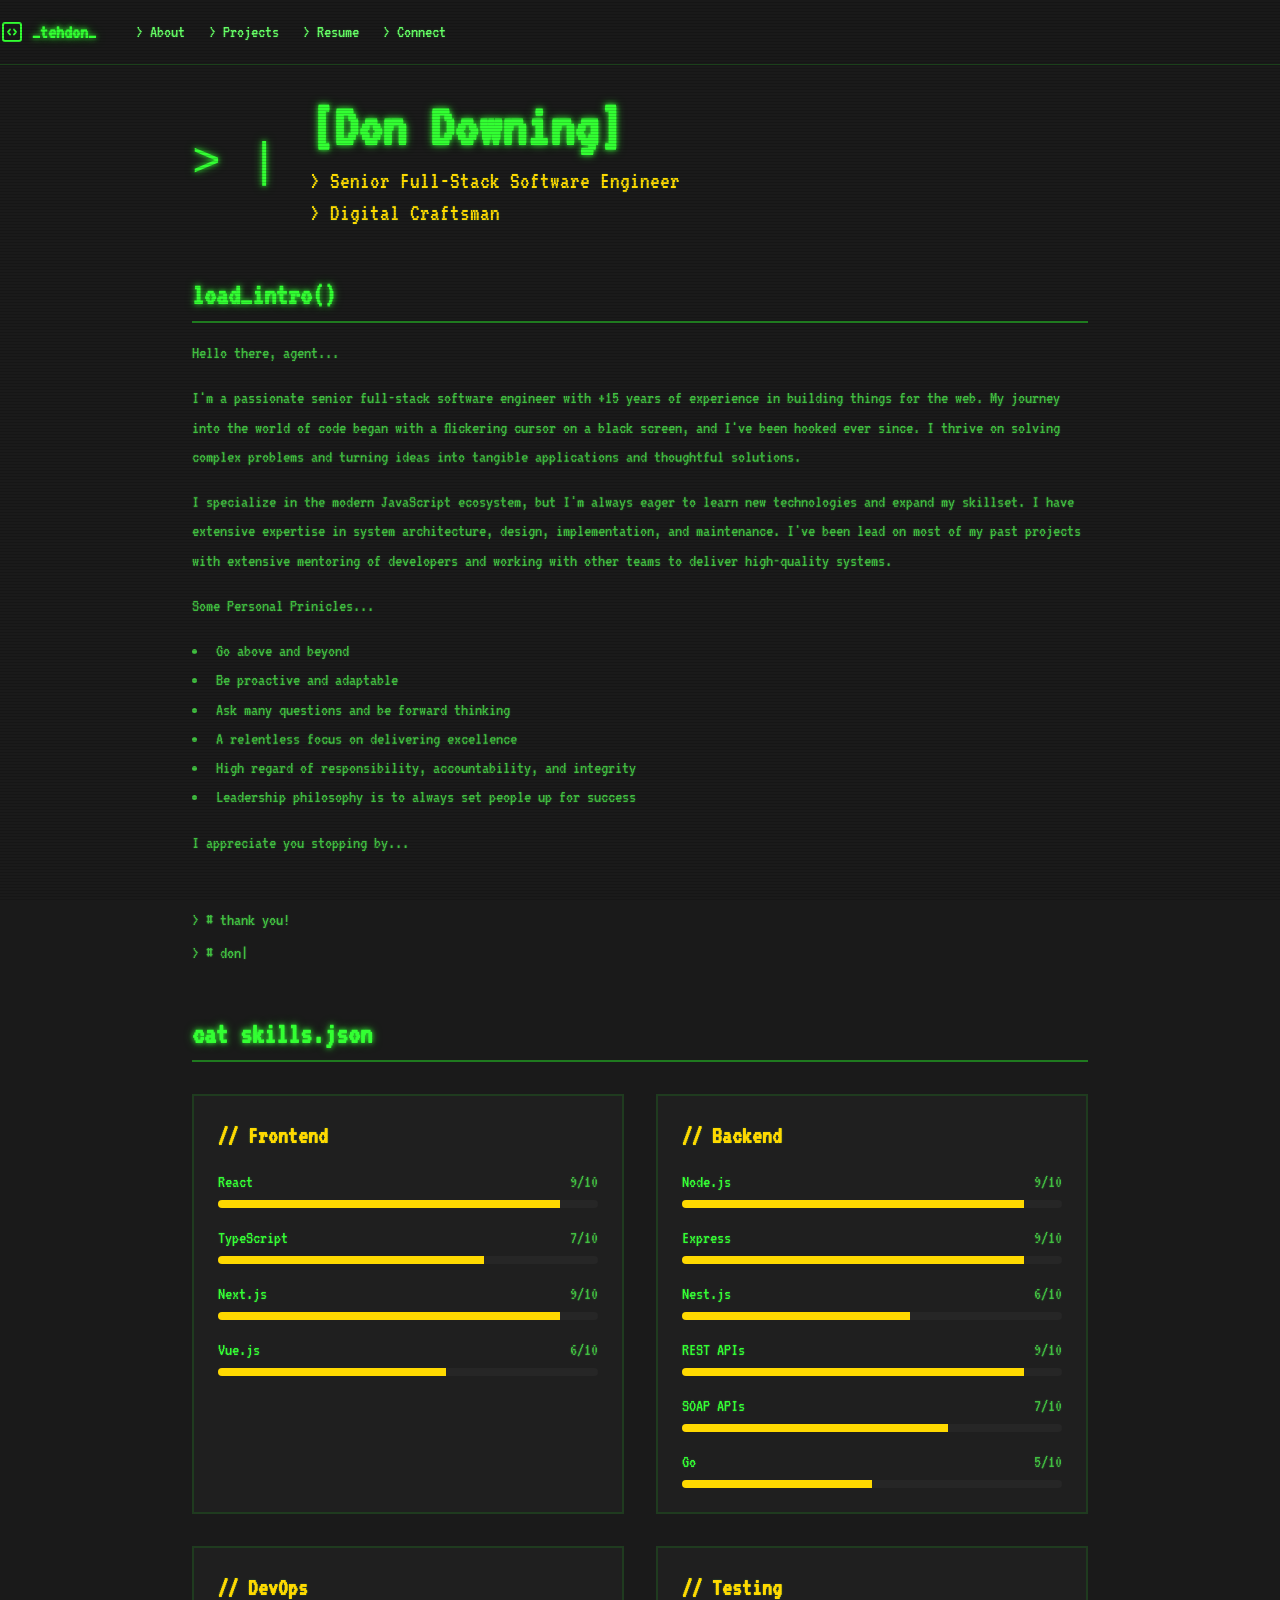
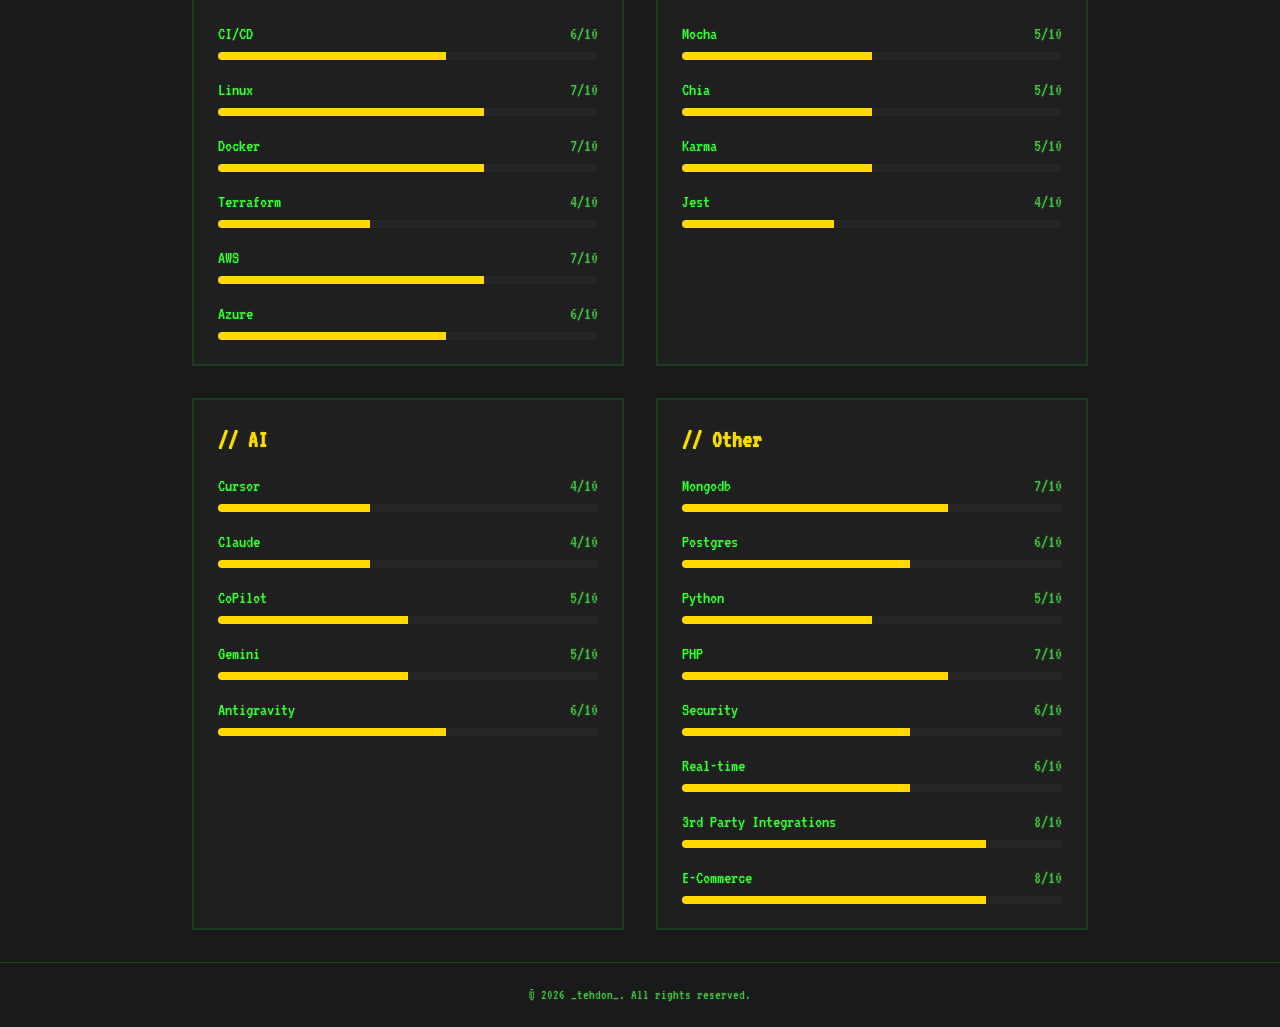
==== commit 5a61c183: "Added 2 projects." ====
--- a/index.html
+++ b/index.html
@@ -1 +1 @@
-<!DOCTYPE html><!--gK2GM7_Dd_dEBNLOco2YW--><html lang="en" class="dark"><head><meta charSet="utf-8"/><meta name="viewport" content="width=device-width, initial-scale=1"/><link rel="stylesheet" href="/_next/static/css/071220970beca7e6.css" data-precedence="next"/><link rel="preload" as="script" fetchPriority="low" href="/_next/static/chunks/webpack-ca8ebae7f954b22a.js"/><script src="/_next/static/chunks/4bd1b696-21f374d1156f834a.js" async=""></script><script src="/_next/static/chunks/255-e40677fceda396aa.js" async=""></script><script src="/_next/static/chunks/main-app-a76918e032ab70ca.js" async=""></script><script src="/_next/static/chunks/553-ffa116a24add3fe1.js" async=""></script><script src="/_next/static/chunks/764-5d4fb63319599fcb.js" async=""></script><script src="/_next/static/chunks/app/layout-dcded34f92c151c5.js" async=""></script><script src="/_next/static/chunks/app/page-30384fec11e103b1.js" async=""></script><link rel="preconnect" href="https://fonts.googleapis.com"/><link rel="preconnect" href="https://fonts.gstatic.com" crossorigin="anonymous"/><title>_tehdon_</title><meta name="description" content="A retro-terminal themed personal portfolio."/><link rel="icon" href="/favicon.ico" type="image/x-icon" sizes="16x16"/><link href="https://fonts.googleapis.com/css2?family=VT323&amp;display=swap" rel="stylesheet"/><script src="/_next/static/chunks/polyfills-42372ed130431b0a.js" noModule=""></script></head><body class="font-body antialiased"><div hidden=""><!--$--><!--/$--></div><header class="sticky top-0 z-50 w-full border-b border-border/40 bg-background/95 backdrop-blur supports-[backdrop-filter]:bg-background/60"><div class="container flex h-16 items-center"><div class="mr-4 flex"><a class="mr-6 flex items-center space-x-2" href="/"><svg xmlns="http://www.w3.org/2000/svg" width="24" height="24" viewBox="0 0 24 24" fill="none" stroke="currentColor" stroke-width="2" stroke-linecap="round" stroke-linejoin="round" class="lucide lucide-square-code h-6 w-6 text-primary"><path d="M10 9.5 8 12l2 2.5"></path><path d="m14 9.5 2 2.5-2 2.5"></path><rect width="18" height="18" x="3" y="3" rx="2"></rect></svg><span class="font-bold text-primary text-glow text-xl">_tehdon_</span></a></div><nav class="hidden md:flex gap-6 text-lg"><a class="transition-colors hover:text-primary/80 glitch-hover" href="/">&gt; About</a><a class="transition-colors hover:text-primary/80 glitch-hover" href="/projects">&gt; Projects</a><a class="transition-colors hover:text-primary/80 glitch-hover" href="/resume">&gt; Resume</a><a class="transition-colors hover:text-primary/80 glitch-hover" href="/connect">&gt; Connect</a></nav><div class="flex flex-1 items-center justify-end"><button class="inline-flex items-center justify-center gap-2 whitespace-nowrap rounded-md text-sm font-medium ring-offset-background transition-colors focus-visible:outline-none focus-visible:ring-2 focus-visible:ring-ring focus-visible:ring-offset-2 disabled:pointer-events-none disabled:opacity-50 [&amp;_svg]:pointer-events-none [&amp;_svg]:size-4 [&amp;_svg]:shrink-0 hover:bg-accent hover:text-accent-foreground h-10 w-10 md:hidden" type="button" aria-haspopup="dialog" aria-expanded="false" aria-controls="radix-_R_6db_" data-state="closed"><svg xmlns="http://www.w3.org/2000/svg" width="24" height="24" viewBox="0 0 24 24" fill="none" stroke="currentColor" stroke-width="2" stroke-linecap="round" stroke-linejoin="round" class="lucide lucide-menu h-6 w-6 text-primary"><line x1="4" x2="20" y1="12" y2="12"></line><line x1="4" x2="20" y1="6" y2="6"></line><line x1="4" x2="20" y1="18" y2="18"></line></svg><span class="sr-only">Toggle Menu</span></button></div></div></header><main class="container mx-auto px-4 py-8 min-h-screen"><div class="space-y-12 max-w-4xl mx-auto"><section class="flex flex-col md:flex-row items-center gap-8"><pre class="text-5xl text-primary text-glow">&gt;<!-- --> <span class="blinking-cursor">|</span></pre><div class="text-center md:text-left"><h1 class="text-5xl md:text-6xl font-bold text-primary text-glow mb-2">[Don Downing]</h1><p class="text-2xl text-accent">&gt; Senior Full-Stack Software Engineer</p><p class="text-2xl text-accent">&gt; Digital Craftsman</p></div></section><section class="space-y-4 text-lg text-muted-foreground leading-relaxed"><h2 class="text-3xl font-bold text-primary text-glow mb-4 border-b-2 border-border pb-2">load_intro()</h2><p>Hello there, agent...</p><p>I&#x27;m a passionate senior full-stack software engineer with +15 years of experience in building things for the web. My journey into the world of code began with a flickering cursor on a black screen, and I&#x27;ve been hooked ever since. I thrive on solving complex problems and turning ideas into tangible applications and thoughtful solutions.</p><p>I specialize in the modern JavaScript ecosystem, but I&#x27;m always eager to learn new technologies and expand my skillset. I have extensive expertise in system architecture, design, implementation, and maintenance. I&#x27;ve been lead on most of my past projects with extensive mentoring of developers and working with other teams to deliver high-quality systems.</p><p></p><p>Some Personal Prinicles...</p><ul class="list-disc list-inside"><li>Go above and beyond</li><li>Be proactive and adaptable</li><li>Ask many questions and be forward thinking</li><li>A relentless focus on delivering excellence</li><li>High regard of responsibility, accountability, and integrity</li><li>Leadership philosophy is to always set people up for success</li></ul><p>I appreciate you stopping by...</p></section><section class="space-y-1 text-lg text-muted-foreground leading-relaxed"><p>&gt; # thank you!</p><p>&gt; # don<span class="blinking-cursor">|</span></p></section><section class="space-y-8"><h2 class="text-3xl font-bold text-primary text-glow mb-4 border-b-2 border-border pb-2">cat skills.json</h2><div class="grid grid-cols-1 md:grid-cols-2 gap-8"><div class="bg-card border-2 border-border/30 p-6 rounded-sm"><h3 class="text-2xl font-bold text-accent mb-4">// Frontend</h3><div class="space-y-4"><div><div class="flex justify-between mb-1"><span class="text-lg text-primary">React</span><span class="text-lg text-muted-foreground">9<!-- -->/10</span></div><div aria-valuemax="100" aria-valuemin="0" role="progressbar" data-state="indeterminate" data-max="100" class="relative w-full overflow-hidden rounded-full bg-secondary h-2 [&amp;&gt;div]:bg-accent"><div data-state="indeterminate" data-max="100" class="h-full w-full flex-1 bg-primary transition-all" style="transform:translateX(-10%)"></div></div></div><div><div class="flex justify-between mb-1"><span class="text-lg text-primary">TypeScript</span><span class="text-lg text-muted-foreground">7<!-- -->/10</span></div><div aria-valuemax="100" aria-valuemin="0" role="progressbar" data-state="indeterminate" data-max="100" class="relative w-full overflow-hidden rounded-full bg-secondary h-2 [&amp;&gt;div]:bg-accent"><div data-state="indeterminate" data-max="100" class="h-full w-full flex-1 bg-primary transition-all" style="transform:translateX(-30%)"></div></div></div><div><div class="flex justify-between mb-1"><span class="text-lg text-primary">Next.js</span><span class="text-lg text-muted-foreground">9<!-- -->/10</span></div><div aria-valuemax="100" aria-valuemin="0" role="progressbar" data-state="indeterminate" data-max="100" class="relative w-full overflow-hidden rounded-full bg-secondary h-2 [&amp;&gt;div]:bg-accent"><div data-state="indeterminate" data-max="100" class="h-full w-full flex-1 bg-primary transition-all" style="transform:translateX(-10%)"></div></div></div><div><div class="flex justify-between mb-1"><span class="text-lg text-primary">Vue.js</span><span class="text-lg text-muted-foreground">6<!-- -->/10</span></div><div aria-valuemax="100" aria-valuemin="0" role="progressbar" data-state="indeterminate" data-max="100" class="relative w-full overflow-hidden rounded-full bg-secondary h-2 [&amp;&gt;div]:bg-accent"><div data-state="indeterminate" data-max="100" class="h-full w-full flex-1 bg-primary transition-all" style="transform:translateX(-40%)"></div></div></div></div></div><div class="bg-card border-2 border-border/30 p-6 rounded-sm"><h3 class="text-2xl font-bold text-accent mb-4">// Backend</h3><div class="space-y-4"><div><div class="flex justify-between mb-1"><span class="text-lg text-primary">Node.js</span><span class="text-lg text-muted-foreground">9<!-- -->/10</span></div><div aria-valuemax="100" aria-valuemin="0" role="progressbar" data-state="indeterminate" data-max="100" class="relative w-full overflow-hidden rounded-full bg-secondary h-2 [&amp;&gt;div]:bg-accent"><div data-state="indeterminate" data-max="100" class="h-full w-full flex-1 bg-primary transition-all" style="transform:translateX(-10%)"></div></div></div><div><div class="flex justify-between mb-1"><span class="text-lg text-primary">Express</span><span class="text-lg text-muted-foreground">9<!-- -->/10</span></div><div aria-valuemax="100" aria-valuemin="0" role="progressbar" data-state="indeterminate" data-max="100" class="relative w-full overflow-hidden rounded-full bg-secondary h-2 [&amp;&gt;div]:bg-accent"><div data-state="indeterminate" data-max="100" class="h-full w-full flex-1 bg-primary transition-all" style="transform:translateX(-10%)"></div></div></div><div><div class="flex justify-between mb-1"><span class="text-lg text-primary">Nest.js</span><span class="text-lg text-muted-foreground">6<!-- -->/10</span></div><div aria-valuemax="100" aria-valuemin="0" role="progressbar" data-state="indeterminate" data-max="100" class="relative w-full overflow-hidden rounded-full bg-secondary h-2 [&amp;&gt;div]:bg-accent"><div data-state="indeterminate" data-max="100" class="h-full w-full flex-1 bg-primary transition-all" style="transform:translateX(-40%)"></div></div></div><div><div class="flex justify-between mb-1"><span class="text-lg text-primary">REST APIs</span><span class="text-lg text-muted-foreground">9<!-- -->/10</span></div><div aria-valuemax="100" aria-valuemin="0" role="progressbar" data-state="indeterminate" data-max="100" class="relative w-full overflow-hidden rounded-full bg-secondary h-2 [&amp;&gt;div]:bg-accent"><div data-state="indeterminate" data-max="100" class="h-full w-full flex-1 bg-primary transition-all" style="transform:translateX(-10%)"></div></div></div><div><div class="flex justify-between mb-1"><span class="text-lg text-primary">SOAP APIs</span><span class="text-lg text-muted-foreground">7<!-- -->/10</span></div><div aria-valuemax="100" aria-valuemin="0" role="progressbar" data-state="indeterminate" data-max="100" class="relative w-full overflow-hidden rounded-full bg-secondary h-2 [&amp;&gt;div]:bg-accent"><div data-state="indeterminate" data-max="100" class="h-full w-full flex-1 bg-primary transition-all" style="transform:translateX(-30%)"></div></div></div><div><div class="flex justify-between mb-1"><span class="text-lg text-primary">Go</span><span class="text-lg text-muted-foreground">5<!-- -->/10</span></div><div aria-valuemax="100" aria-valuemin="0" role="progressbar" data-state="indeterminate" data-max="100" class="relative w-full overflow-hidden rounded-full bg-secondary h-2 [&amp;&gt;div]:bg-accent"><div data-state="indeterminate" data-max="100" class="h-full w-full flex-1 bg-primary transition-all" style="transform:translateX(-50%)"></div></div></div></div></div><div class="bg-card border-2 border-border/30 p-6 rounded-sm"><h3 class="text-2xl font-bold text-accent mb-4">// DevOps</h3><div class="space-y-4"><div><div class="flex justify-between mb-1"><span class="text-lg text-primary">CI/CD</span><span class="text-lg text-muted-foreground">6<!-- -->/10</span></div><div aria-valuemax="100" aria-valuemin="0" role="progressbar" data-state="indeterminate" data-max="100" class="relative w-full overflow-hidden rounded-full bg-secondary h-2 [&amp;&gt;div]:bg-accent"><div data-state="indeterminate" data-max="100" class="h-full w-full flex-1 bg-primary transition-all" style="transform:translateX(-40%)"></div></div></div><div><div class="flex justify-between mb-1"><span class="text-lg text-primary">Linux</span><span class="text-lg text-muted-foreground">7<!-- -->/10</span></div><div aria-valuemax="100" aria-valuemin="0" role="progressbar" data-state="indeterminate" data-max="100" class="relative w-full overflow-hidden rounded-full bg-secondary h-2 [&amp;&gt;div]:bg-accent"><div data-state="indeterminate" data-max="100" class="h-full w-full flex-1 bg-primary transition-all" style="transform:translateX(-30%)"></div></div></div><div><div class="flex justify-between mb-1"><span class="text-lg text-primary">Docker</span><span class="text-lg text-muted-foreground">7<!-- -->/10</span></div><div aria-valuemax="100" aria-valuemin="0" role="progressbar" data-state="indeterminate" data-max="100" class="relative w-full overflow-hidden rounded-full bg-secondary h-2 [&amp;&gt;div]:bg-accent"><div data-state="indeterminate" data-max="100" class="h-full w-full flex-1 bg-primary transition-all" style="transform:translateX(-30%)"></div></div></div><div><div class="flex justify-between mb-1"><span class="text-lg text-primary">Terraform</span><span class="text-lg text-muted-foreground">4<!-- -->/10</span></div><div aria-valuemax="100" aria-valuemin="0" role="progressbar" data-state="indeterminate" data-max="100" class="relative w-full overflow-hidden rounded-full bg-secondary h-2 [&amp;&gt;div]:bg-accent"><div data-state="indeterminate" data-max="100" class="h-full w-full flex-1 bg-primary transition-all" style="transform:translateX(-60%)"></div></div></div><div><div class="flex justify-between mb-1"><span class="text-lg text-primary">AWS</span><span class="text-lg text-muted-foreground">7<!-- -->/10</span></div><div aria-valuemax="100" aria-valuemin="0" role="progressbar" data-state="indeterminate" data-max="100" class="relative w-full overflow-hidden rounded-full bg-secondary h-2 [&amp;&gt;div]:bg-accent"><div data-state="indeterminate" data-max="100" class="h-full w-full flex-1 bg-primary transition-all" style="transform:translateX(-30%)"></div></div></div><div><div class="flex justify-between mb-1"><span class="text-lg text-primary">Azure</span><span class="text-lg text-muted-foreground">6<!-- -->/10</span></div><div aria-valuemax="100" aria-valuemin="0" role="progressbar" data-state="indeterminate" data-max="100" class="relative w-full overflow-hidden rounded-full bg-secondary h-2 [&amp;&gt;div]:bg-accent"><div data-state="indeterminate" data-max="100" class="h-full w-full flex-1 bg-primary transition-all" style="transform:translateX(-40%)"></div></div></div></div></div><div class="bg-card border-2 border-border/30 p-6 rounded-sm"><h3 class="text-2xl font-bold text-accent mb-4">// Testing</h3><div class="space-y-4"><div><div class="flex justify-between mb-1"><span class="text-lg text-primary">Mocha</span><span class="text-lg text-muted-foreground">5<!-- -->/10</span></div><div aria-valuemax="100" aria-valuemin="0" role="progressbar" data-state="indeterminate" data-max="100" class="relative w-full overflow-hidden rounded-full bg-secondary h-2 [&amp;&gt;div]:bg-accent"><div data-state="indeterminate" data-max="100" class="h-full w-full flex-1 bg-primary transition-all" style="transform:translateX(-50%)"></div></div></div><div><div class="flex justify-between mb-1"><span class="text-lg text-primary">Chia</span><span class="text-lg text-muted-foreground">5<!-- -->/10</span></div><div aria-valuemax="100" aria-valuemin="0" role="progressbar" data-state="indeterminate" data-max="100" class="relative w-full overflow-hidden rounded-full bg-secondary h-2 [&amp;&gt;div]:bg-accent"><div data-state="indeterminate" data-max="100" class="h-full w-full flex-1 bg-primary transition-all" style="transform:translateX(-50%)"></div></div></div><div><div class="flex justify-between mb-1"><span class="text-lg text-primary">Karma</span><span class="text-lg text-muted-foreground">5<!-- -->/10</span></div><div aria-valuemax="100" aria-valuemin="0" role="progressbar" data-state="indeterminate" data-max="100" class="relative w-full overflow-hidden rounded-full bg-secondary h-2 [&amp;&gt;div]:bg-accent"><div data-state="indeterminate" data-max="100" class="h-full w-full flex-1 bg-primary transition-all" style="transform:translateX(-50%)"></div></div></div><div><div class="flex justify-between mb-1"><span class="text-lg text-primary">Jest</span><span class="text-lg text-muted-foreground">4<!-- -->/10</span></div><div aria-valuemax="100" aria-valuemin="0" role="progressbar" data-state="indeterminate" data-max="100" class="relative w-full overflow-hidden rounded-full bg-secondary h-2 [&amp;&gt;div]:bg-accent"><div data-state="indeterminate" data-max="100" class="h-full w-full flex-1 bg-primary transition-all" style="transform:translateX(-60%)"></div></div></div></div></div><div class="bg-card border-2 border-border/30 p-6 rounded-sm"><h3 class="text-2xl font-bold text-accent mb-4">// AI</h3><div class="space-y-4"><div><div class="flex justify-between mb-1"><span class="text-lg text-primary">Cursor</span><span class="text-lg text-muted-foreground">4<!-- -->/10</span></div><div aria-valuemax="100" aria-valuemin="0" role="progressbar" data-state="indeterminate" data-max="100" class="relative w-full overflow-hidden rounded-full bg-secondary h-2 [&amp;&gt;div]:bg-accent"><div data-state="indeterminate" data-max="100" class="h-full w-full flex-1 bg-primary transition-all" style="transform:translateX(-60%)"></div></div></div><div><div class="flex justify-between mb-1"><span class="text-lg text-primary">Claude</span><span class="text-lg text-muted-foreground">4<!-- -->/10</span></div><div aria-valuemax="100" aria-valuemin="0" role="progressbar" data-state="indeterminate" data-max="100" class="relative w-full overflow-hidden rounded-full bg-secondary h-2 [&amp;&gt;div]:bg-accent"><div data-state="indeterminate" data-max="100" class="h-full w-full flex-1 bg-primary transition-all" style="transform:translateX(-60%)"></div></div></div><div><div class="flex justify-between mb-1"><span class="text-lg text-primary">CoPilot</span><span class="text-lg text-muted-foreground">5<!-- -->/10</span></div><div aria-valuemax="100" aria-valuemin="0" role="progressbar" data-state="indeterminate" data-max="100" class="relative w-full overflow-hidden rounded-full bg-secondary h-2 [&amp;&gt;div]:bg-accent"><div data-state="indeterminate" data-max="100" class="h-full w-full flex-1 bg-primary transition-all" style="transform:translateX(-50%)"></div></div></div><div><div class="flex justify-between mb-1"><span class="text-lg text-primary">Gemini</span><span class="text-lg text-muted-foreground">5<!-- -->/10</span></div><div aria-valuemax="100" aria-valuemin="0" role="progressbar" data-state="indeterminate" data-max="100" class="relative w-full overflow-hidden rounded-full bg-secondary h-2 [&amp;&gt;div]:bg-accent"><div data-state="indeterminate" data-max="100" class="h-full w-full flex-1 bg-primary transition-all" style="transform:translateX(-50%)"></div></div></div></div></div><div class="bg-card border-2 border-border/30 p-6 rounded-sm"><h3 class="text-2xl font-bold text-accent mb-4">// Other</h3><div class="space-y-4"><div><div class="flex justify-between mb-1"><span class="text-lg text-primary">Mongodb</span><span class="text-lg text-muted-foreground">7<!-- -->/10</span></div><div aria-valuemax="100" aria-valuemin="0" role="progressbar" data-state="indeterminate" data-max="100" class="relative w-full overflow-hidden rounded-full bg-secondary h-2 [&amp;&gt;div]:bg-accent"><div data-state="indeterminate" data-max="100" class="h-full w-full flex-1 bg-primary transition-all" style="transform:translateX(-30%)"></div></div></div><div><div class="flex justify-between mb-1"><span class="text-lg text-primary">Postgres</span><span class="text-lg text-muted-foreground">6<!-- -->/10</span></div><div aria-valuemax="100" aria-valuemin="0" role="progressbar" data-state="indeterminate" data-max="100" class="relative w-full overflow-hidden rounded-full bg-secondary h-2 [&amp;&gt;div]:bg-accent"><div data-state="indeterminate" data-max="100" class="h-full w-full flex-1 bg-primary transition-all" style="transform:translateX(-40%)"></div></div></div><div><div class="flex justify-between mb-1"><span class="text-lg text-primary">Python</span><span class="text-lg text-muted-foreground">5<!-- -->/10</span></div><div aria-valuemax="100" aria-valuemin="0" role="progressbar" data-state="indeterminate" data-max="100" class="relative w-full overflow-hidden rounded-full bg-secondary h-2 [&amp;&gt;div]:bg-accent"><div data-state="indeterminate" data-max="100" class="h-full w-full flex-1 bg-primary transition-all" style="transform:translateX(-50%)"></div></div></div><div><div class="flex justify-between mb-1"><span class="text-lg text-primary">PHP</span><span class="text-lg text-muted-foreground">7<!-- -->/10</span></div><div aria-valuemax="100" aria-valuemin="0" role="progressbar" data-state="indeterminate" data-max="100" class="relative w-full overflow-hidden rounded-full bg-secondary h-2 [&amp;&gt;div]:bg-accent"><div data-state="indeterminate" data-max="100" class="h-full w-full flex-1 bg-primary transition-all" style="transform:translateX(-30%)"></div></div></div><div><div class="flex justify-between mb-1"><span class="text-lg text-primary">Security</span><span class="text-lg text-muted-foreground">6<!-- -->/10</span></div><div aria-valuemax="100" aria-valuemin="0" role="progressbar" data-state="indeterminate" data-max="100" class="relative w-full overflow-hidden rounded-full bg-secondary h-2 [&amp;&gt;div]:bg-accent"><div data-state="indeterminate" data-max="100" class="h-full w-full flex-1 bg-primary transition-all" style="transform:translateX(-40%)"></div></div></div><div><div class="flex justify-between mb-1"><span class="text-lg text-primary">Real-time</span><span class="text-lg text-muted-foreground">6<!-- -->/10</span></div><div aria-valuemax="100" aria-valuemin="0" role="progressbar" data-state="indeterminate" data-max="100" class="relative w-full overflow-hidden rounded-full bg-secondary h-2 [&amp;&gt;div]:bg-accent"><div data-state="indeterminate" data-max="100" class="h-full w-full flex-1 bg-primary transition-all" style="transform:translateX(-40%)"></div></div></div><div><div class="flex justify-between mb-1"><span class="text-lg text-primary">3rd Party Integrations</span><span class="text-lg text-muted-foreground">8<!-- -->/10</span></div><div aria-valuemax="100" aria-valuemin="0" role="progressbar" data-state="indeterminate" data-max="100" class="relative w-full overflow-hidden rounded-full bg-secondary h-2 [&amp;&gt;div]:bg-accent"><div data-state="indeterminate" data-max="100" class="h-full w-full flex-1 bg-primary transition-all" style="transform:translateX(-20%)"></div></div></div><div><div class="flex justify-between mb-1"><span class="text-lg text-primary">E-Commerce</span><span class="text-lg text-muted-foreground">8<!-- -->/10</span></div><div aria-valuemax="100" aria-valuemin="0" role="progressbar" data-state="indeterminate" data-max="100" class="relative w-full overflow-hidden rounded-full bg-secondary h-2 [&amp;&gt;div]:bg-accent"><div data-state="indeterminate" data-max="100" class="h-full w-full flex-1 bg-primary transition-all" style="transform:translateX(-20%)"></div></div></div></div></div></div></section></div><!--$--><!--/$--></main><footer class="border-t border-border/40"><div class="container mx-auto flex h-16 items-center justify-center"><p class="text-center text-sm text-muted-foreground">© <!-- -->2026<!-- --> _tehdon_. All rights reserved.</p></div></footer><div role="region" aria-label="Notifications (F8)" tabindex="-1" style="pointer-events:none"><ol tabindex="-1" class="fixed top-0 z-[100] flex max-h-screen w-full flex-col-reverse p-4 sm:bottom-0 sm:right-0 sm:top-auto sm:flex-col md:max-w-[420px]"></ol></div><script src="/_next/static/chunks/webpack-ca8ebae7f954b22a.js" id="_R_" async=""></script><script>(self.__next_f=self.__next_f||[]).push([0])</script><script>self.__next_f.push([1,"1:\"$Sreact.fragment\"\n2:I[5631,[\"553\",\"static/chunks/553-ffa116a24add3fe1.js\",\"764\",\"static/chunks/764-5d4fb63319599fcb.js\",\"177\",\"static/chunks/app/layout-dcded34f92c151c5.js\"],\"Header\"]\n3:I[9766,[],\"\"]\n4:I[8924,[],\"\"]\n5:I[704,[\"553\",\"static/chunks/553-ffa116a24add3fe1.js\",\"764\",\"static/chunks/764-5d4fb63319599fcb.js\",\"177\",\"static/chunks/app/layout-dcded34f92c151c5.js\"],\"Toaster\"]\ne:I[7150,[],\"\"]\n:HL[\"/_next/static/css/071220970beca7e6.css\",\"style\"]\n"])</script><script>self.__next_f.push([1,"0:{\"P\":null,\"b\":\"gK2GM7_Dd_dEBNLOco2YW\",\"p\":\"\",\"c\":[\"\",\"\"],\"i\":false,\"f\":[[[\"\",{\"children\":[\"__PAGE__\",{}]},\"$undefined\",\"$undefined\",true],[\"\",[\"$\",\"$1\",\"c\",{\"children\":[[[\"$\",\"link\",\"0\",{\"rel\":\"stylesheet\",\"href\":\"/_next/static/css/071220970beca7e6.css\",\"precedence\":\"next\",\"crossOrigin\":\"$undefined\",\"nonce\":\"$undefined\"}]],[\"$\",\"html\",null,{\"lang\":\"en\",\"className\":\"dark\",\"children\":[[\"$\",\"head\",null,{\"children\":[[\"$\",\"link\",null,{\"rel\":\"preconnect\",\"href\":\"https://fonts.googleapis.com\"}],[\"$\",\"link\",null,{\"rel\":\"preconnect\",\"href\":\"https://fonts.gstatic.com\",\"crossOrigin\":\"anonymous\"}],[\"$\",\"link\",null,{\"href\":\"https://fonts.googleapis.com/css2?family=VT323\u0026display=swap\",\"rel\":\"stylesheet\"}]]}],[\"$\",\"body\",null,{\"className\":\"font-body antialiased\",\"children\":[[\"$\",\"$L2\",null,{}],[\"$\",\"main\",null,{\"className\":\"container mx-auto px-4 py-8 min-h-screen\",\"children\":[\"$\",\"$L3\",null,{\"parallelRouterKey\":\"children\",\"error\":\"$undefined\",\"errorStyles\":\"$undefined\",\"errorScripts\":\"$undefined\",\"template\":[\"$\",\"$L4\",null,{}],\"templateStyles\":\"$undefined\",\"templateScripts\":\"$undefined\",\"notFound\":[[[\"$\",\"title\",null,{\"children\":\"404: This page could not be found.\"}],[\"$\",\"div\",null,{\"style\":{\"fontFamily\":\"system-ui,\\\"Segoe UI\\\",Roboto,Helvetica,Arial,sans-serif,\\\"Apple Color Emoji\\\",\\\"Segoe UI Emoji\\\"\",\"height\":\"100vh\",\"textAlign\":\"center\",\"display\":\"flex\",\"flexDirection\":\"column\",\"alignItems\":\"center\",\"justifyContent\":\"center\"},\"children\":[\"$\",\"div\",null,{\"children\":[[\"$\",\"style\",null,{\"dangerouslySetInnerHTML\":{\"__html\":\"body{color:#000;background:#fff;margin:0}.next-error-h1{border-right:1px solid rgba(0,0,0,.3)}@media (prefers-color-scheme:dark){body{color:#fff;background:#000}.next-error-h1{border-right:1px solid rgba(255,255,255,.3)}}\"}}],[\"$\",\"h1\",null,{\"className\":\"next-error-h1\",\"style\":{\"display\":\"inline-block\",\"margin\":\"0 20px 0 0\",\"padding\":\"0 23px 0 0\",\"fontSize\":24,\"fontWeight\":500,\"verticalAlign\":\"top\",\"lineHeight\":\"49px\"},\"children\":404}],[\"$\",\"div\",null,{\"style\":{\"display\":\"inline-block\"},\"children\":[\"$\",\"h2\",null,{\"style\":{\"fontSize\":14,\"fontWeight\":400,\"lineHeight\":\"49px\",\"margin\":0},\"children\":\"This page could not be found.\"}]}]]}]}]],[]],\"forbidden\":\"$undefined\",\"unauthorized\":\"$undefined\"}]}],[\"$\",\"footer\",null,{\"className\":\"border-t border-border/40\",\"children\":[\"$\",\"div\",null,{\"className\":\"container mx-auto flex h-16 items-center justify-center\",\"children\":[\"$\",\"p\",null,{\"className\":\"text-center text-sm text-muted-foreground\",\"children\":[\"© \",2026,\" _tehdon_. All rights reserved.\"]}]}]}],[\"$\",\"$L5\",null,{}]]}]]}]]}],{\"children\":[\"__PAGE__\",[\"$\",\"$1\",\"c\",{\"children\":[[\"$\",\"div\",null,{\"className\":\"space-y-12 max-w-4xl mx-auto\",\"children\":[[\"$\",\"section\",null,{\"className\":\"flex flex-col md:flex-row items-center gap-8\",\"children\":[[\"$\",\"pre\",null,{\"className\":\"text-5xl text-primary text-glow\",\"children\":[\"\u003e\",\" \",[\"$\",\"span\",null,{\"className\":\"blinking-cursor\",\"children\":\"|\"}]]}],[\"$\",\"div\",null,{\"className\":\"text-center md:text-left\",\"children\":[[\"$\",\"h1\",null,{\"className\":\"text-5xl md:text-6xl font-bold text-primary text-glow mb-2\",\"children\":\"[Don Downing]\"}],[\"$\",\"p\",null,{\"className\":\"text-2xl text-accent\",\"children\":\"\u003e Senior Full-Stack Software Engineer\"}],[\"$\",\"p\",null,{\"className\":\"text-2xl text-accent\",\"children\":\"\u003e Digital Craftsman\"}]]}]]}],[\"$\",\"section\",null,{\"className\":\"space-y-4 text-lg text-muted-foreground leading-relaxed\",\"children\":[[\"$\",\"h2\",null,{\"className\":\"text-3xl font-bold text-primary text-glow mb-4 border-b-2 border-border pb-2\",\"children\":\"load_intro()\"}],[\"$\",\"p\",null,{\"children\":\"Hello there, agent...\"}],[\"$\",\"p\",null,{\"children\":\"I'm a passionate senior full-stack software engineer with +15 years of experience in building things for the web. My journey into the world of code began with a flickering cursor on a black screen, and I've been hooked ever since. I thrive on solving complex problems and turning ideas into tangible applications and thoughtful solutions.\"}],[\"$\",\"p\",null,{\"children\":\"I specialize in the modern JavaScript ecosystem, but I'm always eager to learn new technologies and expand my skillset. I have extensive expertise in system architecture, design, implementation, and maintenance. I've been lead on most of my past projects with extensive mentoring of developers and working with other teams to deliver high-quality systems.\"}],\"$L6\",\"$L7\",\"$L8\",\"$L9\"]}],\"$La\",\"$Lb\"]}],null,\"$Lc\"]}],{},null,false]},null,false],\"$Ld\",false]],\"m\":\"$undefined\",\"G\":[\"$e\",[]],\"s\":false,\"S\":true}\n"])</script><script>self.__next_f.push([1,"f:I[6143,[\"553\",\"static/chunks/553-ffa116a24add3fe1.js\",\"974\",\"static/chunks/app/page-30384fec11e103b1.js\"],\"Progress\"]\n19:I[4431,[],\"OutletBoundary\"]\n1b:I[5278,[],\"AsyncMetadataOutlet\"]\n1d:I[4431,[],\"ViewportBoundary\"]\n1f:I[4431,[],\"MetadataBoundary\"]\n20:\"$Sreact.suspense\"\n6:[\"$\",\"p\",null,{}]\n7:[\"$\",\"p\",null,{\"children\":\"Some Personal Prinicles...\"}]\n8:[\"$\",\"ul\",null,{\"className\":\"list-disc list-inside\",\"children\":[[\"$\",\"li\",null,{\"children\":\"Go above and beyond\"}],[\"$\",\"li\",null,{\"children\":\"Be proactive and adaptable\"}],[\"$\",\"li\",null,{\"children\":\"Ask many questions and be forward thinking\"}],[\"$\",\"li\",null,{\"children\":\"A relentless focus on delivering excellence\"}],[\"$\",\"li\",null,{\"children\":\"High regard of responsibility, accountability, and integrity\"}],[\"$\",\"li\",null,{\"children\":\"Leadership philosophy is to always set people up for success\"}]]}]\n9:[\"$\",\"p\",null,{\"children\":\"I appreciate you stopping by...\"}]\na:[\"$\",\"section\",null,{\"className\":\"space-y-1 text-lg text-muted-foreground leading-relaxed\",\"children\":[[\"$\",\"p\",null,{\"children\":\"\u003e # thank you!\"}],[\"$\",\"p\",null,{\"children\":[\"\u003e # don\",[\"$\",\"span\",null,{\"className\":\"blinking-cursor\",\"children\":\"|\"}]]}]]}]\n"])</script><script>self.__next_f.push([1,"b:[\"$\",\"section\",null,{\"className\":\"space-y-8\",\"children\":[[\"$\",\"h2\",null,{\"className\":\"text-3xl font-bold text-primary text-glow mb-4 border-b-2 border-border pb-2\",\"children\":\"cat skills.json\"}],[\"$\",\"div\",null,{\"className\":\"grid grid-cols-1 md:grid-cols-2 gap-8\",\"children\":[[\"$\",\"div\",\"Frontend\",{\"className\":\"bg-card border-2 border-border/30 p-6 rounded-sm\",\"children\":[[\"$\",\"h3\",null,{\"className\":\"text-2xl font-bold text-accent mb-4\",\"children\":\"// Frontend\"}],[\"$\",\"div\",null,{\"className\":\"space-y-4\",\"children\":[[\"$\",\"div\",\"React\",{\"children\":[[\"$\",\"div\",null,{\"className\":\"flex justify-between mb-1\",\"children\":[[\"$\",\"span\",null,{\"className\":\"text-lg text-primary\",\"children\":\"React\"}],[\"$\",\"span\",null,{\"className\":\"text-lg text-muted-foreground\",\"children\":[9,\"/10\"]}]]}],[\"$\",\"$Lf\",null,{\"value\":90,\"className\":\"h-2 [\u0026\u003ediv]:bg-accent\"}]]}],[\"$\",\"div\",\"TypeScript\",{\"children\":[[\"$\",\"div\",null,{\"className\":\"flex justify-between mb-1\",\"children\":[[\"$\",\"span\",null,{\"className\":\"text-lg text-primary\",\"children\":\"TypeScript\"}],[\"$\",\"span\",null,{\"className\":\"text-lg text-muted-foreground\",\"children\":[7,\"/10\"]}]]}],[\"$\",\"$Lf\",null,{\"value\":70,\"className\":\"h-2 [\u0026\u003ediv]:bg-accent\"}]]}],[\"$\",\"div\",\"Next.js\",{\"children\":[[\"$\",\"div\",null,{\"className\":\"flex justify-between mb-1\",\"children\":[[\"$\",\"span\",null,{\"className\":\"text-lg text-primary\",\"children\":\"Next.js\"}],[\"$\",\"span\",null,{\"className\":\"text-lg text-muted-foreground\",\"children\":[9,\"/10\"]}]]}],[\"$\",\"$Lf\",null,{\"value\":90,\"className\":\"h-2 [\u0026\u003ediv]:bg-accent\"}]]}],[\"$\",\"div\",\"Vue.js\",{\"children\":[[\"$\",\"div\",null,{\"className\":\"flex justify-between mb-1\",\"children\":[[\"$\",\"span\",null,{\"className\":\"text-lg text-primary\",\"children\":\"Vue.js\"}],[\"$\",\"span\",null,{\"className\":\"text-lg text-muted-foreground\",\"children\":[6,\"/10\"]}]]}],[\"$\",\"$Lf\",null,{\"value\":60,\"className\":\"h-2 [\u0026\u003ediv]:bg-accent\"}]]}]]}]]}],[\"$\",\"div\",\"Backend\",{\"className\":\"bg-card border-2 border-border/30 p-6 rounded-sm\",\"children\":[[\"$\",\"h3\",null,{\"className\":\"text-2xl font-bold text-accent mb-4\",\"children\":\"// Backend\"}],[\"$\",\"div\",null,{\"className\":\"space-y-4\",\"children\":[[\"$\",\"div\",\"Node.js\",{\"children\":[[\"$\",\"div\",null,{\"className\":\"flex justify-between mb-1\",\"children\":[[\"$\",\"span\",null,{\"className\":\"text-lg text-primary\",\"children\":\"Node.js\"}],[\"$\",\"span\",null,{\"className\":\"text-lg text-muted-foreground\",\"children\":[9,\"/10\"]}]]}],[\"$\",\"$Lf\",null,{\"value\":90,\"className\":\"h-2 [\u0026\u003ediv]:bg-accent\"}]]}],[\"$\",\"div\",\"Express\",{\"children\":[[\"$\",\"div\",null,{\"className\":\"flex justify-between mb-1\",\"children\":[[\"$\",\"span\",null,{\"className\":\"text-lg text-primary\",\"children\":\"Express\"}],[\"$\",\"span\",null,{\"className\":\"text-lg text-muted-foreground\",\"children\":[9,\"/10\"]}]]}],[\"$\",\"$Lf\",null,{\"value\":90,\"className\":\"h-2 [\u0026\u003ediv]:bg-accent\"}]]}],[\"$\",\"div\",\"Nest.js\",{\"children\":[[\"$\",\"div\",null,{\"className\":\"flex justify-between mb-1\",\"children\":[[\"$\",\"span\",null,{\"className\":\"text-lg text-primary\",\"children\":\"Nest.js\"}],[\"$\",\"span\",null,{\"className\":\"text-lg text-muted-foreground\",\"children\":[6,\"/10\"]}]]}],[\"$\",\"$Lf\",null,{\"value\":60,\"className\":\"h-2 [\u0026\u003ediv]:bg-accent\"}]]}],[\"$\",\"div\",\"REST APIs\",{\"children\":[[\"$\",\"div\",null,{\"className\":\"flex justify-between mb-1\",\"children\":[[\"$\",\"span\",null,{\"className\":\"text-lg text-primary\",\"children\":\"REST APIs\"}],[\"$\",\"span\",null,{\"className\":\"text-lg text-muted-foreground\",\"children\":[9,\"/10\"]}]]}],[\"$\",\"$Lf\",null,{\"value\":90,\"className\":\"h-2 [\u0026\u003ediv]:bg-accent\"}]]}],[\"$\",\"div\",\"SOAP APIs\",{\"children\":[[\"$\",\"div\",null,{\"className\":\"flex justify-between mb-1\",\"children\":[[\"$\",\"span\",null,{\"className\":\"text-lg text-primary\",\"children\":\"SOAP APIs\"}],[\"$\",\"span\",null,{\"className\":\"text-lg text-muted-foreground\",\"children\":[7,\"/10\"]}]]}],[\"$\",\"$Lf\",null,{\"value\":70,\"className\":\"h-2 [\u0026\u003ediv]:bg-accent\"}]]}],[\"$\",\"div\",\"Go\",{\"children\":[[\"$\",\"div\",null,{\"className\":\"flex justify-between mb-1\",\"children\":[[\"$\",\"span\",null,{\"className\":\"text-lg text-primary\",\"children\":\"Go\"}],[\"$\",\"span\",null,{\"className\":\"text-lg text-muted-foreground\",\"children\":[5,\"/10\"]}]]}],[\"$\",\"$Lf\",null,{\"value\":50,\"className\":\"h-2 [\u0026\u003ediv]:bg-accent\"}]]}]]}]]}],[\"$\",\"div\",\"DevOps\",{\"className\":\"bg-card border-2 border-border/30 p-6 rounded-sm\",\"children\":[[\"$\",\"h3\",null,{\"className\":\"text-2xl font-bold text-accent mb-4\",\"children\":\"// DevOps\"}],[\"$\",\"div\",null,{\"className\":\"space-y-4\",\"children\":[[\"$\",\"div\",\"CI/CD\",{\"children\":[[\"$\",\"div\",null,{\"className\":\"flex justify-between mb-1\",\"children\":[[\"$\",\"span\",null,{\"className\":\"text-lg text-primary\",\"children\":\"CI/CD\"}],[\"$\",\"span\",null,{\"className\":\"text-lg text-muted-foreground\",\"children\":[6,\"/10\"]}]]}],\"$L10\"]}],\"$L11\",\"$L12\",\"$L13\",\"$L14\",\"$L15\"]}]]}],\"$L16\",\"$L17\",\"$L18\"]}]]}]\n"])</script><script>self.__next_f.push([1,"c:[\"$\",\"$L19\",null,{\"children\":[\"$L1a\",[\"$\",\"$L1b\",null,{\"promise\":\"$@1c\"}]]}]\nd:[\"$\",\"$1\",\"h\",{\"children\":[null,[[\"$\",\"$L1d\",null,{\"children\":\"$L1e\"}],null],[\"$\",\"$L1f\",null,{\"children\":[\"$\",\"div\",null,{\"hidden\":true,\"children\":[\"$\",\"$20\",null,{\"fallback\":null,\"children\":\"$L21\"}]}]}]]}]\n"])</script><script>self.__next_f.push([1,"10:[\"$\",\"$Lf\",null,{\"value\":60,\"className\":\"h-2 [\u0026\u003ediv]:bg-accent\"}]\n11:[\"$\",\"div\",\"Linux\",{\"children\":[[\"$\",\"div\",null,{\"className\":\"flex justify-between mb-1\",\"children\":[[\"$\",\"span\",null,{\"className\":\"text-lg text-primary\",\"children\":\"Linux\"}],[\"$\",\"span\",null,{\"className\":\"text-lg text-muted-foreground\",\"children\":[7,\"/10\"]}]]}],[\"$\",\"$Lf\",null,{\"value\":70,\"className\":\"h-2 [\u0026\u003ediv]:bg-accent\"}]]}]\n12:[\"$\",\"div\",\"Docker\",{\"children\":[[\"$\",\"div\",null,{\"className\":\"flex justify-between mb-1\",\"children\":[[\"$\",\"span\",null,{\"className\":\"text-lg text-primary\",\"children\":\"Docker\"}],[\"$\",\"span\",null,{\"className\":\"text-lg text-muted-foreground\",\"children\":[7,\"/10\"]}]]}],[\"$\",\"$Lf\",null,{\"value\":70,\"className\":\"h-2 [\u0026\u003ediv]:bg-accent\"}]]}]\n13:[\"$\",\"div\",\"Terraform\",{\"children\":[[\"$\",\"div\",null,{\"className\":\"flex justify-between mb-1\",\"children\":[[\"$\",\"span\",null,{\"className\":\"text-lg text-primary\",\"children\":\"Terraform\"}],[\"$\",\"span\",null,{\"className\":\"text-lg text-muted-foreground\",\"children\":[4,\"/10\"]}]]}],[\"$\",\"$Lf\",null,{\"value\":40,\"className\":\"h-2 [\u0026\u003ediv]:bg-accent\"}]]}]\n14:[\"$\",\"div\",\"AWS\",{\"children\":[[\"$\",\"div\",null,{\"className\":\"flex justify-between mb-1\",\"children\":[[\"$\",\"span\",null,{\"className\":\"text-lg text-primary\",\"children\":\"AWS\"}],[\"$\",\"span\",null,{\"className\":\"text-lg text-muted-foreground\",\"children\":[7,\"/10\"]}]]}],[\"$\",\"$Lf\",null,{\"value\":70,\"className\":\"h-2 [\u0026\u003ediv]:bg-accent\"}]]}]\n15:[\"$\",\"div\",\"Azure\",{\"children\":[[\"$\",\"div\",null,{\"className\":\"flex justify-between mb-1\",\"children\":[[\"$\",\"span\",null,{\"className\":\"text-lg text-primary\",\"children\":\"Azure\"}],[\"$\",\"span\",null,{\"className\":\"text-lg text-muted-foreground\",\"children\":[6,\"/10\"]}]]}],[\"$\",\"$Lf\",null,{\"value\":60,\"className\":\"h-2 [\u0026\u003ediv]:bg-accent\"}]]}]\n"])</script><script>self.__next_f.push([1,"16:[\"$\",\"div\",\"Testing\",{\"className\":\"bg-card border-2 border-border/30 p-6 rounded-sm\",\"children\":[[\"$\",\"h3\",null,{\"className\":\"text-2xl font-bold text-accent mb-4\",\"children\":\"// Testing\"}],[\"$\",\"div\",null,{\"className\":\"space-y-4\",\"children\":[[\"$\",\"div\",\"Mocha\",{\"children\":[[\"$\",\"div\",null,{\"className\":\"flex justify-between mb-1\",\"children\":[[\"$\",\"span\",null,{\"className\":\"text-lg text-primary\",\"children\":\"Mocha\"}],[\"$\",\"span\",null,{\"className\":\"text-lg text-muted-foreground\",\"children\":[5,\"/10\"]}]]}],[\"$\",\"$Lf\",null,{\"value\":50,\"className\":\"h-2 [\u0026\u003ediv]:bg-accent\"}]]}],[\"$\",\"div\",\"Chia\",{\"children\":[[\"$\",\"div\",null,{\"className\":\"flex justify-between mb-1\",\"children\":[[\"$\",\"span\",null,{\"className\":\"text-lg text-primary\",\"children\":\"Chia\"}],[\"$\",\"span\",null,{\"className\":\"text-lg text-muted-foreground\",\"children\":[5,\"/10\"]}]]}],[\"$\",\"$Lf\",null,{\"value\":50,\"className\":\"h-2 [\u0026\u003ediv]:bg-accent\"}]]}],[\"$\",\"div\",\"Karma\",{\"children\":[[\"$\",\"div\",null,{\"className\":\"flex justify-between mb-1\",\"children\":[[\"$\",\"span\",null,{\"className\":\"text-lg text-primary\",\"children\":\"Karma\"}],[\"$\",\"span\",null,{\"className\":\"text-lg text-muted-foreground\",\"children\":[5,\"/10\"]}]]}],[\"$\",\"$Lf\",null,{\"value\":50,\"className\":\"h-2 [\u0026\u003ediv]:bg-accent\"}]]}],[\"$\",\"div\",\"Jest\",{\"children\":[[\"$\",\"div\",null,{\"className\":\"flex justify-between mb-1\",\"children\":[[\"$\",\"span\",null,{\"className\":\"text-lg text-primary\",\"children\":\"Jest\"}],[\"$\",\"span\",null,{\"className\":\"text-lg text-muted-foreground\",\"children\":[4,\"/10\"]}]]}],[\"$\",\"$Lf\",null,{\"value\":40,\"className\":\"h-2 [\u0026\u003ediv]:bg-accent\"}]]}]]}]]}]\n"])</script><script>self.__next_f.push([1,"17:[\"$\",\"div\",\"AI\",{\"className\":\"bg-card border-2 border-border/30 p-6 rounded-sm\",\"children\":[[\"$\",\"h3\",null,{\"className\":\"text-2xl font-bold text-accent mb-4\",\"children\":\"// AI\"}],[\"$\",\"div\",null,{\"className\":\"space-y-4\",\"children\":[[\"$\",\"div\",\"Cursor\",{\"children\":[[\"$\",\"div\",null,{\"className\":\"flex justify-between mb-1\",\"children\":[[\"$\",\"span\",null,{\"className\":\"text-lg text-primary\",\"children\":\"Cursor\"}],[\"$\",\"span\",null,{\"className\":\"text-lg text-muted-foreground\",\"children\":[4,\"/10\"]}]]}],[\"$\",\"$Lf\",null,{\"value\":40,\"className\":\"h-2 [\u0026\u003ediv]:bg-accent\"}]]}],[\"$\",\"div\",\"Claude\",{\"children\":[[\"$\",\"div\",null,{\"className\":\"flex justify-between mb-1\",\"children\":[[\"$\",\"span\",null,{\"className\":\"text-lg text-primary\",\"children\":\"Claude\"}],[\"$\",\"span\",null,{\"className\":\"text-lg text-muted-foreground\",\"children\":[4,\"/10\"]}]]}],[\"$\",\"$Lf\",null,{\"value\":40,\"className\":\"h-2 [\u0026\u003ediv]:bg-accent\"}]]}],[\"$\",\"div\",\"CoPilot\",{\"children\":[[\"$\",\"div\",null,{\"className\":\"flex justify-between mb-1\",\"children\":[[\"$\",\"span\",null,{\"className\":\"text-lg text-primary\",\"children\":\"CoPilot\"}],[\"$\",\"span\",null,{\"className\":\"text-lg text-muted-foreground\",\"children\":[5,\"/10\"]}]]}],[\"$\",\"$Lf\",null,{\"value\":50,\"className\":\"h-2 [\u0026\u003ediv]:bg-accent\"}]]}],[\"$\",\"div\",\"Gemini\",{\"children\":[[\"$\",\"div\",null,{\"className\":\"flex justify-between mb-1\",\"children\":[[\"$\",\"span\",null,{\"className\":\"text-lg text-primary\",\"children\":\"Gemini\"}],[\"$\",\"span\",null,{\"className\":\"text-lg text-muted-foreground\",\"children\":[5,\"/10\"]}]]}],[\"$\",\"$Lf\",null,{\"value\":50,\"className\":\"h-2 [\u0026\u003ediv]:bg-accent\"}]]}]]}]]}]\n"])</script><script>self.__next_f.push([1,"18:[\"$\",\"div\",\"Other\",{\"className\":\"bg-card border-2 border-border/30 p-6 rounded-sm\",\"children\":[[\"$\",\"h3\",null,{\"className\":\"text-2xl font-bold text-accent mb-4\",\"children\":\"// Other\"}],[\"$\",\"div\",null,{\"className\":\"space-y-4\",\"children\":[[\"$\",\"div\",\"Mongodb\",{\"children\":[[\"$\",\"div\",null,{\"className\":\"flex justify-between mb-1\",\"children\":[[\"$\",\"span\",null,{\"className\":\"text-lg text-primary\",\"children\":\"Mongodb\"}],[\"$\",\"span\",null,{\"className\":\"text-lg text-muted-foreground\",\"children\":[7,\"/10\"]}]]}],[\"$\",\"$Lf\",null,{\"value\":70,\"className\":\"h-2 [\u0026\u003ediv]:bg-accent\"}]]}],[\"$\",\"div\",\"Postgres\",{\"children\":[[\"$\",\"div\",null,{\"className\":\"flex justify-between mb-1\",\"children\":[[\"$\",\"span\",null,{\"className\":\"text-lg text-primary\",\"children\":\"Postgres\"}],[\"$\",\"span\",null,{\"className\":\"text-lg text-muted-foreground\",\"children\":[6,\"/10\"]}]]}],[\"$\",\"$Lf\",null,{\"value\":60,\"className\":\"h-2 [\u0026\u003ediv]:bg-accent\"}]]}],[\"$\",\"div\",\"Python\",{\"children\":[[\"$\",\"div\",null,{\"className\":\"flex justify-between mb-1\",\"children\":[[\"$\",\"span\",null,{\"className\":\"text-lg text-primary\",\"children\":\"Python\"}],[\"$\",\"span\",null,{\"className\":\"text-lg text-muted-foreground\",\"children\":[5,\"/10\"]}]]}],[\"$\",\"$Lf\",null,{\"value\":50,\"className\":\"h-2 [\u0026\u003ediv]:bg-accent\"}]]}],[\"$\",\"div\",\"PHP\",{\"children\":[[\"$\",\"div\",null,{\"className\":\"flex justify-between mb-1\",\"children\":[[\"$\",\"span\",null,{\"className\":\"text-lg text-primary\",\"children\":\"PHP\"}],[\"$\",\"span\",null,{\"className\":\"text-lg text-muted-foreground\",\"children\":[7,\"/10\"]}]]}],[\"$\",\"$Lf\",null,{\"value\":70,\"className\":\"h-2 [\u0026\u003ediv]:bg-accent\"}]]}],[\"$\",\"div\",\"Security\",{\"children\":[[\"$\",\"div\",null,{\"className\":\"flex justify-between mb-1\",\"children\":[[\"$\",\"span\",null,{\"className\":\"text-lg text-primary\",\"children\":\"Security\"}],[\"$\",\"span\",null,{\"className\":\"text-lg text-muted-foreground\",\"children\":[6,\"/10\"]}]]}],[\"$\",\"$Lf\",null,{\"value\":60,\"className\":\"h-2 [\u0026\u003ediv]:bg-accent\"}]]}],[\"$\",\"div\",\"Real-time\",{\"children\":[[\"$\",\"div\",null,{\"className\":\"flex justify-between mb-1\",\"children\":[[\"$\",\"span\",null,{\"className\":\"text-lg text-primary\",\"children\":\"Real-time\"}],[\"$\",\"span\",null,{\"className\":\"text-lg text-muted-foreground\",\"children\":[6,\"/10\"]}]]}],[\"$\",\"$Lf\",null,{\"value\":60,\"className\":\"h-2 [\u0026\u003ediv]:bg-accent\"}]]}],[\"$\",\"div\",\"3rd Party Integrations\",{\"children\":[[\"$\",\"div\",null,{\"className\":\"flex justify-between mb-1\",\"children\":[[\"$\",\"span\",null,{\"className\":\"text-lg text-primary\",\"children\":\"3rd Party Integrations\"}],[\"$\",\"span\",null,{\"className\":\"text-lg text-muted-foreground\",\"children\":[8,\"/10\"]}]]}],[\"$\",\"$Lf\",null,{\"value\":80,\"className\":\"h-2 [\u0026\u003ediv]:bg-accent\"}]]}],[\"$\",\"div\",\"E-Commerce\",{\"children\":[[\"$\",\"div\",null,{\"className\":\"flex justify-between mb-1\",\"children\":[[\"$\",\"span\",null,{\"className\":\"text-lg text-primary\",\"children\":\"E-Commerce\"}],[\"$\",\"span\",null,{\"className\":\"text-lg text-muted-foreground\",\"children\":[8,\"/10\"]}]]}],[\"$\",\"$Lf\",null,{\"value\":80,\"className\":\"h-2 [\u0026\u003ediv]:bg-accent\"}]]}]]}]]}]\n"])</script><script>self.__next_f.push([1,"1e:[[\"$\",\"meta\",\"0\",{\"charSet\":\"utf-8\"}],[\"$\",\"meta\",\"1\",{\"name\":\"viewport\",\"content\":\"width=device-width, initial-scale=1\"}]]\n1a:null\n"])</script><script>self.__next_f.push([1,"22:I[622,[],\"IconMark\"]\n1c:{\"metadata\":[[\"$\",\"title\",\"0\",{\"children\":\"_tehdon_\"}],[\"$\",\"meta\",\"1\",{\"name\":\"description\",\"content\":\"A retro-terminal themed personal portfolio.\"}],[\"$\",\"link\",\"2\",{\"rel\":\"icon\",\"href\":\"/favicon.ico\",\"type\":\"image/x-icon\",\"sizes\":\"16x16\"}],[\"$\",\"$L22\",\"3\",{}]],\"error\":null,\"digest\":\"$undefined\"}\n"])</script><script>self.__next_f.push([1,"21:\"$1c:metadata\"\n"])</script></body></html>+<!DOCTYPE html><!--zYd2rkL5x4iUhZCAkEcr9--><html lang="en" class="dark"><head><meta charSet="utf-8"/><meta name="viewport" content="width=device-width, initial-scale=1"/><link rel="stylesheet" href="/_next/static/css/071220970beca7e6.css" data-precedence="next"/><link rel="preload" as="script" fetchPriority="low" href="/_next/static/chunks/webpack-60785faceb2046e0.js"/><script src="/_next/static/chunks/4bd1b696-c023c6e3521b1417.js" async=""></script><script src="/_next/static/chunks/255-293e44824f2ec188.js" async=""></script><script src="/_next/static/chunks/main-app-1d38ec168f8fdfab.js" async=""></script><script src="/_next/static/chunks/553-ffa116a24add3fe1.js" async=""></script><script src="/_next/static/chunks/764-5d4fb63319599fcb.js" async=""></script><script src="/_next/static/chunks/app/layout-ae95735062ebb2e8.js" async=""></script><script src="/_next/static/chunks/app/page-a49253eac95c2e37.js" async=""></script><link rel="preconnect" href="https://fonts.googleapis.com"/><link rel="preconnect" href="https://fonts.gstatic.com" crossorigin="anonymous"/><title>_tehdon_</title><meta name="description" content="A retro-terminal themed personal portfolio."/><link rel="icon" href="/favicon.ico" type="image/x-icon" sizes="16x16"/><link href="https://fonts.googleapis.com/css2?family=VT323&amp;display=swap" rel="stylesheet"/><script src="/_next/static/chunks/polyfills-42372ed130431b0a.js" noModule=""></script></head><body class="font-body antialiased"><div hidden=""><!--$--><!--/$--></div><header class="sticky top-0 z-50 w-full border-b border-border/40 bg-background/95 backdrop-blur supports-[backdrop-filter]:bg-background/60"><div class="container flex h-16 items-center"><div class="mr-4 flex"><a class="mr-6 flex items-center space-x-2" href="/"><svg xmlns="http://www.w3.org/2000/svg" width="24" height="24" viewBox="0 0 24 24" fill="none" stroke="currentColor" stroke-width="2" stroke-linecap="round" stroke-linejoin="round" class="lucide lucide-square-code h-6 w-6 text-primary"><path d="M10 9.5 8 12l2 2.5"></path><path d="m14 9.5 2 2.5-2 2.5"></path><rect width="18" height="18" x="3" y="3" rx="2"></rect></svg><span class="font-bold text-primary text-glow text-xl">_tehdon_</span></a></div><nav class="hidden md:flex gap-6 text-lg"><a class="transition-colors hover:text-primary/80 glitch-hover" href="/">&gt; About</a><a class="transition-colors hover:text-primary/80 glitch-hover" href="/projects">&gt; Projects</a><a class="transition-colors hover:text-primary/80 glitch-hover" href="/resume">&gt; Resume</a><a class="transition-colors hover:text-primary/80 glitch-hover" href="/connect">&gt; Connect</a></nav><div class="flex flex-1 items-center justify-end"><button class="inline-flex items-center justify-center gap-2 whitespace-nowrap rounded-md text-sm font-medium ring-offset-background transition-colors focus-visible:outline-none focus-visible:ring-2 focus-visible:ring-ring focus-visible:ring-offset-2 disabled:pointer-events-none disabled:opacity-50 [&amp;_svg]:pointer-events-none [&amp;_svg]:size-4 [&amp;_svg]:shrink-0 hover:bg-accent hover:text-accent-foreground h-10 w-10 md:hidden" type="button" aria-haspopup="dialog" aria-expanded="false" aria-controls="radix-_R_6db_" data-state="closed"><svg xmlns="http://www.w3.org/2000/svg" width="24" height="24" viewBox="0 0 24 24" fill="none" stroke="currentColor" stroke-width="2" stroke-linecap="round" stroke-linejoin="round" class="lucide lucide-menu h-6 w-6 text-primary"><line x1="4" x2="20" y1="12" y2="12"></line><line x1="4" x2="20" y1="6" y2="6"></line><line x1="4" x2="20" y1="18" y2="18"></line></svg><span class="sr-only">Toggle Menu</span></button></div></div></header><main class="container mx-auto px-4 py-8 min-h-screen"><div class="space-y-12 max-w-4xl mx-auto"><section class="flex flex-col md:flex-row items-center gap-8"><pre class="text-5xl text-primary text-glow">&gt;<!-- --> <span class="blinking-cursor">|</span></pre><div class="text-center md:text-left"><h1 class="text-5xl md:text-6xl font-bold text-primary text-glow mb-2">[Don Downing]</h1><p class="text-2xl text-accent">&gt; Senior Full-Stack Software Engineer</p><p class="text-2xl text-accent">&gt; Digital Craftsman</p></div></section><section class="space-y-4 text-lg text-muted-foreground leading-relaxed"><h2 class="text-3xl font-bold text-primary text-glow mb-4 border-b-2 border-border pb-2">load_intro()</h2><p>Hello there, agent...</p><p>I&#x27;m a passionate senior full-stack software engineer with +15 years of experience in building things for the web. My journey into the world of code began with a flickering cursor on a black screen, and I&#x27;ve been hooked ever since. I thrive on solving complex problems and turning ideas into tangible applications and thoughtful solutions.</p><p>I specialize in the modern JavaScript ecosystem, but I&#x27;m always eager to learn new technologies and expand my skillset. I have extensive expertise in system architecture, design, implementation, and maintenance. I&#x27;ve been lead on most of my past projects with extensive mentoring of developers and working with other teams to deliver high-quality systems.</p><p></p><p>Some Personal Prinicles...</p><ul class="list-disc list-inside"><li>Go above and beyond</li><li>Be proactive and adaptable</li><li>Ask many questions and be forward thinking</li><li>A relentless focus on delivering excellence</li><li>High regard of responsibility, accountability, and integrity</li><li>Leadership philosophy is to always set people up for success</li></ul><p>I appreciate you stopping by...</p></section><section class="space-y-1 text-lg text-muted-foreground leading-relaxed"><p>&gt; # thank you!</p><p>&gt; # don<span class="blinking-cursor">|</span></p></section><section class="space-y-8"><h2 class="text-3xl font-bold text-primary text-glow mb-4 border-b-2 border-border pb-2">cat skills.json</h2><div class="grid grid-cols-1 md:grid-cols-2 gap-8"><div class="bg-card border-2 border-border/30 p-6 rounded-sm"><h3 class="text-2xl font-bold text-accent mb-4">// Frontend</h3><div class="space-y-4"><div><div class="flex justify-between mb-1"><span class="text-lg text-primary">React</span><span class="text-lg text-muted-foreground">9<!-- -->/10</span></div><div aria-valuemax="100" aria-valuemin="0" role="progressbar" data-state="indeterminate" data-max="100" class="relative w-full overflow-hidden rounded-full bg-secondary h-2 [&amp;&gt;div]:bg-accent"><div data-state="indeterminate" data-max="100" class="h-full w-full flex-1 bg-primary transition-all" style="transform:translateX(-10%)"></div></div></div><div><div class="flex justify-between mb-1"><span class="text-lg text-primary">TypeScript</span><span class="text-lg text-muted-foreground">7<!-- -->/10</span></div><div aria-valuemax="100" aria-valuemin="0" role="progressbar" data-state="indeterminate" data-max="100" class="relative w-full overflow-hidden rounded-full bg-secondary h-2 [&amp;&gt;div]:bg-accent"><div data-state="indeterminate" data-max="100" class="h-full w-full flex-1 bg-primary transition-all" style="transform:translateX(-30%)"></div></div></div><div><div class="flex justify-between mb-1"><span class="text-lg text-primary">Next.js</span><span class="text-lg text-muted-foreground">9<!-- -->/10</span></div><div aria-valuemax="100" aria-valuemin="0" role="progressbar" data-state="indeterminate" data-max="100" class="relative w-full overflow-hidden rounded-full bg-secondary h-2 [&amp;&gt;div]:bg-accent"><div data-state="indeterminate" data-max="100" class="h-full w-full flex-1 bg-primary transition-all" style="transform:translateX(-10%)"></div></div></div><div><div class="flex justify-between mb-1"><span class="text-lg text-primary">Vue.js</span><span class="text-lg text-muted-foreground">6<!-- -->/10</span></div><div aria-valuemax="100" aria-valuemin="0" role="progressbar" data-state="indeterminate" data-max="100" class="relative w-full overflow-hidden rounded-full bg-secondary h-2 [&amp;&gt;div]:bg-accent"><div data-state="indeterminate" data-max="100" class="h-full w-full flex-1 bg-primary transition-all" style="transform:translateX(-40%)"></div></div></div></div></div><div class="bg-card border-2 border-border/30 p-6 rounded-sm"><h3 class="text-2xl font-bold text-accent mb-4">// Backend</h3><div class="space-y-4"><div><div class="flex justify-between mb-1"><span class="text-lg text-primary">Node.js</span><span class="text-lg text-muted-foreground">9<!-- -->/10</span></div><div aria-valuemax="100" aria-valuemin="0" role="progressbar" data-state="indeterminate" data-max="100" class="relative w-full overflow-hidden rounded-full bg-secondary h-2 [&amp;&gt;div]:bg-accent"><div data-state="indeterminate" data-max="100" class="h-full w-full flex-1 bg-primary transition-all" style="transform:translateX(-10%)"></div></div></div><div><div class="flex justify-between mb-1"><span class="text-lg text-primary">Express</span><span class="text-lg text-muted-foreground">9<!-- -->/10</span></div><div aria-valuemax="100" aria-valuemin="0" role="progressbar" data-state="indeterminate" data-max="100" class="relative w-full overflow-hidden rounded-full bg-secondary h-2 [&amp;&gt;div]:bg-accent"><div data-state="indeterminate" data-max="100" class="h-full w-full flex-1 bg-primary transition-all" style="transform:translateX(-10%)"></div></div></div><div><div class="flex justify-between mb-1"><span class="text-lg text-primary">Nest.js</span><span class="text-lg text-muted-foreground">6<!-- -->/10</span></div><div aria-valuemax="100" aria-valuemin="0" role="progressbar" data-state="indeterminate" data-max="100" class="relative w-full overflow-hidden rounded-full bg-secondary h-2 [&amp;&gt;div]:bg-accent"><div data-state="indeterminate" data-max="100" class="h-full w-full flex-1 bg-primary transition-all" style="transform:translateX(-40%)"></div></div></div><div><div class="flex justify-between mb-1"><span class="text-lg text-primary">REST APIs</span><span class="text-lg text-muted-foreground">9<!-- -->/10</span></div><div aria-valuemax="100" aria-valuemin="0" role="progressbar" data-state="indeterminate" data-max="100" class="relative w-full overflow-hidden rounded-full bg-secondary h-2 [&amp;&gt;div]:bg-accent"><div data-state="indeterminate" data-max="100" class="h-full w-full flex-1 bg-primary transition-all" style="transform:translateX(-10%)"></div></div></div><div><div class="flex justify-between mb-1"><span class="text-lg text-primary">SOAP APIs</span><span class="text-lg text-muted-foreground">7<!-- -->/10</span></div><div aria-valuemax="100" aria-valuemin="0" role="progressbar" data-state="indeterminate" data-max="100" class="relative w-full overflow-hidden rounded-full bg-secondary h-2 [&amp;&gt;div]:bg-accent"><div data-state="indeterminate" data-max="100" class="h-full w-full flex-1 bg-primary transition-all" style="transform:translateX(-30%)"></div></div></div><div><div class="flex justify-between mb-1"><span class="text-lg text-primary">Go</span><span class="text-lg text-muted-foreground">5<!-- -->/10</span></div><div aria-valuemax="100" aria-valuemin="0" role="progressbar" data-state="indeterminate" data-max="100" class="relative w-full overflow-hidden rounded-full bg-secondary h-2 [&amp;&gt;div]:bg-accent"><div data-state="indeterminate" data-max="100" class="h-full w-full flex-1 bg-primary transition-all" style="transform:translateX(-50%)"></div></div></div></div></div><div class="bg-card border-2 border-border/30 p-6 rounded-sm"><h3 class="text-2xl font-bold text-accent mb-4">// DevOps</h3><div class="space-y-4"><div><div class="flex justify-between mb-1"><span class="text-lg text-primary">CI/CD</span><span class="text-lg text-muted-foreground">6<!-- -->/10</span></div><div aria-valuemax="100" aria-valuemin="0" role="progressbar" data-state="indeterminate" data-max="100" class="relative w-full overflow-hidden rounded-full bg-secondary h-2 [&amp;&gt;div]:bg-accent"><div data-state="indeterminate" data-max="100" class="h-full w-full flex-1 bg-primary transition-all" style="transform:translateX(-40%)"></div></div></div><div><div class="flex justify-between mb-1"><span class="text-lg text-primary">Linux</span><span class="text-lg text-muted-foreground">7<!-- -->/10</span></div><div aria-valuemax="100" aria-valuemin="0" role="progressbar" data-state="indeterminate" data-max="100" class="relative w-full overflow-hidden rounded-full bg-secondary h-2 [&amp;&gt;div]:bg-accent"><div data-state="indeterminate" data-max="100" class="h-full w-full flex-1 bg-primary transition-all" style="transform:translateX(-30%)"></div></div></div><div><div class="flex justify-between mb-1"><span class="text-lg text-primary">Docker</span><span class="text-lg text-muted-foreground">7<!-- -->/10</span></div><div aria-valuemax="100" aria-valuemin="0" role="progressbar" data-state="indeterminate" data-max="100" class="relative w-full overflow-hidden rounded-full bg-secondary h-2 [&amp;&gt;div]:bg-accent"><div data-state="indeterminate" data-max="100" class="h-full w-full flex-1 bg-primary transition-all" style="transform:translateX(-30%)"></div></div></div><div><div class="flex justify-between mb-1"><span class="text-lg text-primary">Terraform</span><span class="text-lg text-muted-foreground">4<!-- -->/10</span></div><div aria-valuemax="100" aria-valuemin="0" role="progressbar" data-state="indeterminate" data-max="100" class="relative w-full overflow-hidden rounded-full bg-secondary h-2 [&amp;&gt;div]:bg-accent"><div data-state="indeterminate" data-max="100" class="h-full w-full flex-1 bg-primary transition-all" style="transform:translateX(-60%)"></div></div></div><div><div class="flex justify-between mb-1"><span class="text-lg text-primary">AWS</span><span class="text-lg text-muted-foreground">7<!-- -->/10</span></div><div aria-valuemax="100" aria-valuemin="0" role="progressbar" data-state="indeterminate" data-max="100" class="relative w-full overflow-hidden rounded-full bg-secondary h-2 [&amp;&gt;div]:bg-accent"><div data-state="indeterminate" data-max="100" class="h-full w-full flex-1 bg-primary transition-all" style="transform:translateX(-30%)"></div></div></div><div><div class="flex justify-between mb-1"><span class="text-lg text-primary">Azure</span><span class="text-lg text-muted-foreground">6<!-- -->/10</span></div><div aria-valuemax="100" aria-valuemin="0" role="progressbar" data-state="indeterminate" data-max="100" class="relative w-full overflow-hidden rounded-full bg-secondary h-2 [&amp;&gt;div]:bg-accent"><div data-state="indeterminate" data-max="100" class="h-full w-full flex-1 bg-primary transition-all" style="transform:translateX(-40%)"></div></div></div></div></div><div class="bg-card border-2 border-border/30 p-6 rounded-sm"><h3 class="text-2xl font-bold text-accent mb-4">// Testing</h3><div class="space-y-4"><div><div class="flex justify-between mb-1"><span class="text-lg text-primary">Mocha</span><span class="text-lg text-muted-foreground">5<!-- -->/10</span></div><div aria-valuemax="100" aria-valuemin="0" role="progressbar" data-state="indeterminate" data-max="100" class="relative w-full overflow-hidden rounded-full bg-secondary h-2 [&amp;&gt;div]:bg-accent"><div data-state="indeterminate" data-max="100" class="h-full w-full flex-1 bg-primary transition-all" style="transform:translateX(-50%)"></div></div></div><div><div class="flex justify-between mb-1"><span class="text-lg text-primary">Chia</span><span class="text-lg text-muted-foreground">5<!-- -->/10</span></div><div aria-valuemax="100" aria-valuemin="0" role="progressbar" data-state="indeterminate" data-max="100" class="relative w-full overflow-hidden rounded-full bg-secondary h-2 [&amp;&gt;div]:bg-accent"><div data-state="indeterminate" data-max="100" class="h-full w-full flex-1 bg-primary transition-all" style="transform:translateX(-50%)"></div></div></div><div><div class="flex justify-between mb-1"><span class="text-lg text-primary">Karma</span><span class="text-lg text-muted-foreground">5<!-- -->/10</span></div><div aria-valuemax="100" aria-valuemin="0" role="progressbar" data-state="indeterminate" data-max="100" class="relative w-full overflow-hidden rounded-full bg-secondary h-2 [&amp;&gt;div]:bg-accent"><div data-state="indeterminate" data-max="100" class="h-full w-full flex-1 bg-primary transition-all" style="transform:translateX(-50%)"></div></div></div><div><div class="flex justify-between mb-1"><span class="text-lg text-primary">Jest</span><span class="text-lg text-muted-foreground">4<!-- -->/10</span></div><div aria-valuemax="100" aria-valuemin="0" role="progressbar" data-state="indeterminate" data-max="100" class="relative w-full overflow-hidden rounded-full bg-secondary h-2 [&amp;&gt;div]:bg-accent"><div data-state="indeterminate" data-max="100" class="h-full w-full flex-1 bg-primary transition-all" style="transform:translateX(-60%)"></div></div></div></div></div><div class="bg-card border-2 border-border/30 p-6 rounded-sm"><h3 class="text-2xl font-bold text-accent mb-4">// AI</h3><div class="space-y-4"><div><div class="flex justify-between mb-1"><span class="text-lg text-primary">Cursor</span><span class="text-lg text-muted-foreground">4<!-- -->/10</span></div><div aria-valuemax="100" aria-valuemin="0" role="progressbar" data-state="indeterminate" data-max="100" class="relative w-full overflow-hidden rounded-full bg-secondary h-2 [&amp;&gt;div]:bg-accent"><div data-state="indeterminate" data-max="100" class="h-full w-full flex-1 bg-primary transition-all" style="transform:translateX(-60%)"></div></div></div><div><div class="flex justify-between mb-1"><span class="text-lg text-primary">Claude</span><span class="text-lg text-muted-foreground">4<!-- -->/10</span></div><div aria-valuemax="100" aria-valuemin="0" role="progressbar" data-state="indeterminate" data-max="100" class="relative w-full overflow-hidden rounded-full bg-secondary h-2 [&amp;&gt;div]:bg-accent"><div data-state="indeterminate" data-max="100" class="h-full w-full flex-1 bg-primary transition-all" style="transform:translateX(-60%)"></div></div></div><div><div class="flex justify-between mb-1"><span class="text-lg text-primary">CoPilot</span><span class="text-lg text-muted-foreground">5<!-- -->/10</span></div><div aria-valuemax="100" aria-valuemin="0" role="progressbar" data-state="indeterminate" data-max="100" class="relative w-full overflow-hidden rounded-full bg-secondary h-2 [&amp;&gt;div]:bg-accent"><div data-state="indeterminate" data-max="100" class="h-full w-full flex-1 bg-primary transition-all" style="transform:translateX(-50%)"></div></div></div><div><div class="flex justify-between mb-1"><span class="text-lg text-primary">Gemini</span><span class="text-lg text-muted-foreground">5<!-- -->/10</span></div><div aria-valuemax="100" aria-valuemin="0" role="progressbar" data-state="indeterminate" data-max="100" class="relative w-full overflow-hidden rounded-full bg-secondary h-2 [&amp;&gt;div]:bg-accent"><div data-state="indeterminate" data-max="100" class="h-full w-full flex-1 bg-primary transition-all" style="transform:translateX(-50%)"></div></div></div><div><div class="flex justify-between mb-1"><span class="text-lg text-primary">Antigravity</span><span class="text-lg text-muted-foreground">6<!-- -->/10</span></div><div aria-valuemax="100" aria-valuemin="0" role="progressbar" data-state="indeterminate" data-max="100" class="relative w-full overflow-hidden rounded-full bg-secondary h-2 [&amp;&gt;div]:bg-accent"><div data-state="indeterminate" data-max="100" class="h-full w-full flex-1 bg-primary transition-all" style="transform:translateX(-40%)"></div></div></div></div></div><div class="bg-card border-2 border-border/30 p-6 rounded-sm"><h3 class="text-2xl font-bold text-accent mb-4">// Other</h3><div class="space-y-4"><div><div class="flex justify-between mb-1"><span class="text-lg text-primary">Mongodb</span><span class="text-lg text-muted-foreground">7<!-- -->/10</span></div><div aria-valuemax="100" aria-valuemin="0" role="progressbar" data-state="indeterminate" data-max="100" class="relative w-full overflow-hidden rounded-full bg-secondary h-2 [&amp;&gt;div]:bg-accent"><div data-state="indeterminate" data-max="100" class="h-full w-full flex-1 bg-primary transition-all" style="transform:translateX(-30%)"></div></div></div><div><div class="flex justify-between mb-1"><span class="text-lg text-primary">Postgres</span><span class="text-lg text-muted-foreground">6<!-- -->/10</span></div><div aria-valuemax="100" aria-valuemin="0" role="progressbar" data-state="indeterminate" data-max="100" class="relative w-full overflow-hidden rounded-full bg-secondary h-2 [&amp;&gt;div]:bg-accent"><div data-state="indeterminate" data-max="100" class="h-full w-full flex-1 bg-primary transition-all" style="transform:translateX(-40%)"></div></div></div><div><div class="flex justify-between mb-1"><span class="text-lg text-primary">Python</span><span class="text-lg text-muted-foreground">5<!-- -->/10</span></div><div aria-valuemax="100" aria-valuemin="0" role="progressbar" data-state="indeterminate" data-max="100" class="relative w-full overflow-hidden rounded-full bg-secondary h-2 [&amp;&gt;div]:bg-accent"><div data-state="indeterminate" data-max="100" class="h-full w-full flex-1 bg-primary transition-all" style="transform:translateX(-50%)"></div></div></div><div><div class="flex justify-between mb-1"><span class="text-lg text-primary">PHP</span><span class="text-lg text-muted-foreground">7<!-- -->/10</span></div><div aria-valuemax="100" aria-valuemin="0" role="progressbar" data-state="indeterminate" data-max="100" class="relative w-full overflow-hidden rounded-full bg-secondary h-2 [&amp;&gt;div]:bg-accent"><div data-state="indeterminate" data-max="100" class="h-full w-full flex-1 bg-primary transition-all" style="transform:translateX(-30%)"></div></div></div><div><div class="flex justify-between mb-1"><span class="text-lg text-primary">Security</span><span class="text-lg text-muted-foreground">6<!-- -->/10</span></div><div aria-valuemax="100" aria-valuemin="0" role="progressbar" data-state="indeterminate" data-max="100" class="relative w-full overflow-hidden rounded-full bg-secondary h-2 [&amp;&gt;div]:bg-accent"><div data-state="indeterminate" data-max="100" class="h-full w-full flex-1 bg-primary transition-all" style="transform:translateX(-40%)"></div></div></div><div><div class="flex justify-between mb-1"><span class="text-lg text-primary">Real-time</span><span class="text-lg text-muted-foreground">6<!-- -->/10</span></div><div aria-valuemax="100" aria-valuemin="0" role="progressbar" data-state="indeterminate" data-max="100" class="relative w-full overflow-hidden rounded-full bg-secondary h-2 [&amp;&gt;div]:bg-accent"><div data-state="indeterminate" data-max="100" class="h-full w-full flex-1 bg-primary transition-all" style="transform:translateX(-40%)"></div></div></div><div><div class="flex justify-between mb-1"><span class="text-lg text-primary">3rd Party Integrations</span><span class="text-lg text-muted-foreground">8<!-- -->/10</span></div><div aria-valuemax="100" aria-valuemin="0" role="progressbar" data-state="indeterminate" data-max="100" class="relative w-full overflow-hidden rounded-full bg-secondary h-2 [&amp;&gt;div]:bg-accent"><div data-state="indeterminate" data-max="100" class="h-full w-full flex-1 bg-primary transition-all" style="transform:translateX(-20%)"></div></div></div><div><div class="flex justify-between mb-1"><span class="text-lg text-primary">E-Commerce</span><span class="text-lg text-muted-foreground">8<!-- -->/10</span></div><div aria-valuemax="100" aria-valuemin="0" role="progressbar" data-state="indeterminate" data-max="100" class="relative w-full overflow-hidden rounded-full bg-secondary h-2 [&amp;&gt;div]:bg-accent"><div data-state="indeterminate" data-max="100" class="h-full w-full flex-1 bg-primary transition-all" style="transform:translateX(-20%)"></div></div></div></div></div></div></section></div><!--$--><!--/$--></main><footer class="border-t border-border/40"><div class="container mx-auto flex h-16 items-center justify-center"><p class="text-center text-sm text-muted-foreground">© <!-- -->2026<!-- --> _tehdon_. All rights reserved.</p></div></footer><div role="region" aria-label="Notifications (F8)" tabindex="-1" style="pointer-events:none"><ol tabindex="-1" class="fixed top-0 z-[100] flex max-h-screen w-full flex-col-reverse p-4 sm:bottom-0 sm:right-0 sm:top-auto sm:flex-col md:max-w-[420px]"></ol></div><script src="/_next/static/chunks/webpack-60785faceb2046e0.js" id="_R_" async=""></script><script>(self.__next_f=self.__next_f||[]).push([0])</script><script>self.__next_f.push([1,"1:\"$Sreact.fragment\"\n2:I[5631,[\"553\",\"static/chunks/553-ffa116a24add3fe1.js\",\"764\",\"static/chunks/764-5d4fb63319599fcb.js\",\"177\",\"static/chunks/app/layout-ae95735062ebb2e8.js\"],\"Header\"]\n3:I[9766,[],\"\"]\n4:I[8924,[],\"\"]\n5:I[704,[\"553\",\"static/chunks/553-ffa116a24add3fe1.js\",\"764\",\"static/chunks/764-5d4fb63319599fcb.js\",\"177\",\"static/chunks/app/layout-ae95735062ebb2e8.js\"],\"Toaster\"]\ne:I[7150,[],\"\"]\n:HL[\"/_next/static/css/071220970beca7e6.css\",\"style\"]\n"])</script><script>self.__next_f.push([1,"0:{\"P\":null,\"b\":\"zYd2rkL5x4iUhZCAkEcr9\",\"p\":\"\",\"c\":[\"\",\"\"],\"i\":false,\"f\":[[[\"\",{\"children\":[\"__PAGE__\",{}]},\"$undefined\",\"$undefined\",true],[\"\",[\"$\",\"$1\",\"c\",{\"children\":[[[\"$\",\"link\",\"0\",{\"rel\":\"stylesheet\",\"href\":\"/_next/static/css/071220970beca7e6.css\",\"precedence\":\"next\",\"crossOrigin\":\"$undefined\",\"nonce\":\"$undefined\"}]],[\"$\",\"html\",null,{\"lang\":\"en\",\"className\":\"dark\",\"children\":[[\"$\",\"head\",null,{\"children\":[[\"$\",\"link\",null,{\"rel\":\"preconnect\",\"href\":\"https://fonts.googleapis.com\"}],[\"$\",\"link\",null,{\"rel\":\"preconnect\",\"href\":\"https://fonts.gstatic.com\",\"crossOrigin\":\"anonymous\"}],[\"$\",\"link\",null,{\"href\":\"https://fonts.googleapis.com/css2?family=VT323\u0026display=swap\",\"rel\":\"stylesheet\"}]]}],[\"$\",\"body\",null,{\"className\":\"font-body antialiased\",\"children\":[[\"$\",\"$L2\",null,{}],[\"$\",\"main\",null,{\"className\":\"container mx-auto px-4 py-8 min-h-screen\",\"children\":[\"$\",\"$L3\",null,{\"parallelRouterKey\":\"children\",\"error\":\"$undefined\",\"errorStyles\":\"$undefined\",\"errorScripts\":\"$undefined\",\"template\":[\"$\",\"$L4\",null,{}],\"templateStyles\":\"$undefined\",\"templateScripts\":\"$undefined\",\"notFound\":[[[\"$\",\"title\",null,{\"children\":\"404: This page could not be found.\"}],[\"$\",\"div\",null,{\"style\":{\"fontFamily\":\"system-ui,\\\"Segoe UI\\\",Roboto,Helvetica,Arial,sans-serif,\\\"Apple Color Emoji\\\",\\\"Segoe UI Emoji\\\"\",\"height\":\"100vh\",\"textAlign\":\"center\",\"display\":\"flex\",\"flexDirection\":\"column\",\"alignItems\":\"center\",\"justifyContent\":\"center\"},\"children\":[\"$\",\"div\",null,{\"children\":[[\"$\",\"style\",null,{\"dangerouslySetInnerHTML\":{\"__html\":\"body{color:#000;background:#fff;margin:0}.next-error-h1{border-right:1px solid rgba(0,0,0,.3)}@media (prefers-color-scheme:dark){body{color:#fff;background:#000}.next-error-h1{border-right:1px solid rgba(255,255,255,.3)}}\"}}],[\"$\",\"h1\",null,{\"className\":\"next-error-h1\",\"style\":{\"display\":\"inline-block\",\"margin\":\"0 20px 0 0\",\"padding\":\"0 23px 0 0\",\"fontSize\":24,\"fontWeight\":500,\"verticalAlign\":\"top\",\"lineHeight\":\"49px\"},\"children\":404}],[\"$\",\"div\",null,{\"style\":{\"display\":\"inline-block\"},\"children\":[\"$\",\"h2\",null,{\"style\":{\"fontSize\":14,\"fontWeight\":400,\"lineHeight\":\"49px\",\"margin\":0},\"children\":\"This page could not be found.\"}]}]]}]}]],[]],\"forbidden\":\"$undefined\",\"unauthorized\":\"$undefined\"}]}],[\"$\",\"footer\",null,{\"className\":\"border-t border-border/40\",\"children\":[\"$\",\"div\",null,{\"className\":\"container mx-auto flex h-16 items-center justify-center\",\"children\":[\"$\",\"p\",null,{\"className\":\"text-center text-sm text-muted-foreground\",\"children\":[\"© \",2026,\" _tehdon_. All rights reserved.\"]}]}]}],[\"$\",\"$L5\",null,{}]]}]]}]]}],{\"children\":[\"__PAGE__\",[\"$\",\"$1\",\"c\",{\"children\":[[\"$\",\"div\",null,{\"className\":\"space-y-12 max-w-4xl mx-auto\",\"children\":[[\"$\",\"section\",null,{\"className\":\"flex flex-col md:flex-row items-center gap-8\",\"children\":[[\"$\",\"pre\",null,{\"className\":\"text-5xl text-primary text-glow\",\"children\":[\"\u003e\",\" \",[\"$\",\"span\",null,{\"className\":\"blinking-cursor\",\"children\":\"|\"}]]}],[\"$\",\"div\",null,{\"className\":\"text-center md:text-left\",\"children\":[[\"$\",\"h1\",null,{\"className\":\"text-5xl md:text-6xl font-bold text-primary text-glow mb-2\",\"children\":\"[Don Downing]\"}],[\"$\",\"p\",null,{\"className\":\"text-2xl text-accent\",\"children\":\"\u003e Senior Full-Stack Software Engineer\"}],[\"$\",\"p\",null,{\"className\":\"text-2xl text-accent\",\"children\":\"\u003e Digital Craftsman\"}]]}]]}],[\"$\",\"section\",null,{\"className\":\"space-y-4 text-lg text-muted-foreground leading-relaxed\",\"children\":[[\"$\",\"h2\",null,{\"className\":\"text-3xl font-bold text-primary text-glow mb-4 border-b-2 border-border pb-2\",\"children\":\"load_intro()\"}],[\"$\",\"p\",null,{\"children\":\"Hello there, agent...\"}],[\"$\",\"p\",null,{\"children\":\"I'm a passionate senior full-stack software engineer with +15 years of experience in building things for the web. My journey into the world of code began with a flickering cursor on a black screen, and I've been hooked ever since. I thrive on solving complex problems and turning ideas into tangible applications and thoughtful solutions.\"}],[\"$\",\"p\",null,{\"children\":\"I specialize in the modern JavaScript ecosystem, but I'm always eager to learn new technologies and expand my skillset. I have extensive expertise in system architecture, design, implementation, and maintenance. I've been lead on most of my past projects with extensive mentoring of developers and working with other teams to deliver high-quality systems.\"}],\"$L6\",\"$L7\",\"$L8\",\"$L9\"]}],\"$La\",\"$Lb\"]}],null,\"$Lc\"]}],{},null,false]},null,false],\"$Ld\",false]],\"m\":\"$undefined\",\"G\":[\"$e\",[]],\"s\":false,\"S\":true}\n"])</script><script>self.__next_f.push([1,"f:I[6143,[\"553\",\"static/chunks/553-ffa116a24add3fe1.js\",\"974\",\"static/chunks/app/page-a49253eac95c2e37.js\"],\"Progress\"]\n19:I[4431,[],\"OutletBoundary\"]\n1b:I[5278,[],\"AsyncMetadataOutlet\"]\n1d:I[4431,[],\"ViewportBoundary\"]\n1f:I[4431,[],\"MetadataBoundary\"]\n20:\"$Sreact.suspense\"\n6:[\"$\",\"p\",null,{}]\n7:[\"$\",\"p\",null,{\"children\":\"Some Personal Prinicles...\"}]\n8:[\"$\",\"ul\",null,{\"className\":\"list-disc list-inside\",\"children\":[[\"$\",\"li\",null,{\"children\":\"Go above and beyond\"}],[\"$\",\"li\",null,{\"children\":\"Be proactive and adaptable\"}],[\"$\",\"li\",null,{\"children\":\"Ask many questions and be forward thinking\"}],[\"$\",\"li\",null,{\"children\":\"A relentless focus on delivering excellence\"}],[\"$\",\"li\",null,{\"children\":\"High regard of responsibility, accountability, and integrity\"}],[\"$\",\"li\",null,{\"children\":\"Leadership philosophy is to always set people up for success\"}]]}]\n9:[\"$\",\"p\",null,{\"children\":\"I appreciate you stopping by...\"}]\na:[\"$\",\"section\",null,{\"className\":\"space-y-1 text-lg text-muted-foreground leading-relaxed\",\"children\":[[\"$\",\"p\",null,{\"children\":\"\u003e # thank you!\"}],[\"$\",\"p\",null,{\"children\":[\"\u003e # don\",[\"$\",\"span\",null,{\"className\":\"blinking-cursor\",\"children\":\"|\"}]]}]]}]\n"])</script><script>self.__next_f.push([1,"b:[\"$\",\"section\",null,{\"className\":\"space-y-8\",\"children\":[[\"$\",\"h2\",null,{\"className\":\"text-3xl font-bold text-primary text-glow mb-4 border-b-2 border-border pb-2\",\"children\":\"cat skills.json\"}],[\"$\",\"div\",null,{\"className\":\"grid grid-cols-1 md:grid-cols-2 gap-8\",\"children\":[[\"$\",\"div\",\"Frontend\",{\"className\":\"bg-card border-2 border-border/30 p-6 rounded-sm\",\"children\":[[\"$\",\"h3\",null,{\"className\":\"text-2xl font-bold text-accent mb-4\",\"children\":\"// Frontend\"}],[\"$\",\"div\",null,{\"className\":\"space-y-4\",\"children\":[[\"$\",\"div\",\"React\",{\"children\":[[\"$\",\"div\",null,{\"className\":\"flex justify-between mb-1\",\"children\":[[\"$\",\"span\",null,{\"className\":\"text-lg text-primary\",\"children\":\"React\"}],[\"$\",\"span\",null,{\"className\":\"text-lg text-muted-foreground\",\"children\":[9,\"/10\"]}]]}],[\"$\",\"$Lf\",null,{\"value\":90,\"className\":\"h-2 [\u0026\u003ediv]:bg-accent\"}]]}],[\"$\",\"div\",\"TypeScript\",{\"children\":[[\"$\",\"div\",null,{\"className\":\"flex justify-between mb-1\",\"children\":[[\"$\",\"span\",null,{\"className\":\"text-lg text-primary\",\"children\":\"TypeScript\"}],[\"$\",\"span\",null,{\"className\":\"text-lg text-muted-foreground\",\"children\":[7,\"/10\"]}]]}],[\"$\",\"$Lf\",null,{\"value\":70,\"className\":\"h-2 [\u0026\u003ediv]:bg-accent\"}]]}],[\"$\",\"div\",\"Next.js\",{\"children\":[[\"$\",\"div\",null,{\"className\":\"flex justify-between mb-1\",\"children\":[[\"$\",\"span\",null,{\"className\":\"text-lg text-primary\",\"children\":\"Next.js\"}],[\"$\",\"span\",null,{\"className\":\"text-lg text-muted-foreground\",\"children\":[9,\"/10\"]}]]}],[\"$\",\"$Lf\",null,{\"value\":90,\"className\":\"h-2 [\u0026\u003ediv]:bg-accent\"}]]}],[\"$\",\"div\",\"Vue.js\",{\"children\":[[\"$\",\"div\",null,{\"className\":\"flex justify-between mb-1\",\"children\":[[\"$\",\"span\",null,{\"className\":\"text-lg text-primary\",\"children\":\"Vue.js\"}],[\"$\",\"span\",null,{\"className\":\"text-lg text-muted-foreground\",\"children\":[6,\"/10\"]}]]}],[\"$\",\"$Lf\",null,{\"value\":60,\"className\":\"h-2 [\u0026\u003ediv]:bg-accent\"}]]}]]}]]}],[\"$\",\"div\",\"Backend\",{\"className\":\"bg-card border-2 border-border/30 p-6 rounded-sm\",\"children\":[[\"$\",\"h3\",null,{\"className\":\"text-2xl font-bold text-accent mb-4\",\"children\":\"// Backend\"}],[\"$\",\"div\",null,{\"className\":\"space-y-4\",\"children\":[[\"$\",\"div\",\"Node.js\",{\"children\":[[\"$\",\"div\",null,{\"className\":\"flex justify-between mb-1\",\"children\":[[\"$\",\"span\",null,{\"className\":\"text-lg text-primary\",\"children\":\"Node.js\"}],[\"$\",\"span\",null,{\"className\":\"text-lg text-muted-foreground\",\"children\":[9,\"/10\"]}]]}],[\"$\",\"$Lf\",null,{\"value\":90,\"className\":\"h-2 [\u0026\u003ediv]:bg-accent\"}]]}],[\"$\",\"div\",\"Express\",{\"children\":[[\"$\",\"div\",null,{\"className\":\"flex justify-between mb-1\",\"children\":[[\"$\",\"span\",null,{\"className\":\"text-lg text-primary\",\"children\":\"Express\"}],[\"$\",\"span\",null,{\"className\":\"text-lg text-muted-foreground\",\"children\":[9,\"/10\"]}]]}],[\"$\",\"$Lf\",null,{\"value\":90,\"className\":\"h-2 [\u0026\u003ediv]:bg-accent\"}]]}],[\"$\",\"div\",\"Nest.js\",{\"children\":[[\"$\",\"div\",null,{\"className\":\"flex justify-between mb-1\",\"children\":[[\"$\",\"span\",null,{\"className\":\"text-lg text-primary\",\"children\":\"Nest.js\"}],[\"$\",\"span\",null,{\"className\":\"text-lg text-muted-foreground\",\"children\":[6,\"/10\"]}]]}],[\"$\",\"$Lf\",null,{\"value\":60,\"className\":\"h-2 [\u0026\u003ediv]:bg-accent\"}]]}],[\"$\",\"div\",\"REST APIs\",{\"children\":[[\"$\",\"div\",null,{\"className\":\"flex justify-between mb-1\",\"children\":[[\"$\",\"span\",null,{\"className\":\"text-lg text-primary\",\"children\":\"REST APIs\"}],[\"$\",\"span\",null,{\"className\":\"text-lg text-muted-foreground\",\"children\":[9,\"/10\"]}]]}],[\"$\",\"$Lf\",null,{\"value\":90,\"className\":\"h-2 [\u0026\u003ediv]:bg-accent\"}]]}],[\"$\",\"div\",\"SOAP APIs\",{\"children\":[[\"$\",\"div\",null,{\"className\":\"flex justify-between mb-1\",\"children\":[[\"$\",\"span\",null,{\"className\":\"text-lg text-primary\",\"children\":\"SOAP APIs\"}],[\"$\",\"span\",null,{\"className\":\"text-lg text-muted-foreground\",\"children\":[7,\"/10\"]}]]}],[\"$\",\"$Lf\",null,{\"value\":70,\"className\":\"h-2 [\u0026\u003ediv]:bg-accent\"}]]}],[\"$\",\"div\",\"Go\",{\"children\":[[\"$\",\"div\",null,{\"className\":\"flex justify-between mb-1\",\"children\":[[\"$\",\"span\",null,{\"className\":\"text-lg text-primary\",\"children\":\"Go\"}],[\"$\",\"span\",null,{\"className\":\"text-lg text-muted-foreground\",\"children\":[5,\"/10\"]}]]}],[\"$\",\"$Lf\",null,{\"value\":50,\"className\":\"h-2 [\u0026\u003ediv]:bg-accent\"}]]}]]}]]}],[\"$\",\"div\",\"DevOps\",{\"className\":\"bg-card border-2 border-border/30 p-6 rounded-sm\",\"children\":[[\"$\",\"h3\",null,{\"className\":\"text-2xl font-bold text-accent mb-4\",\"children\":\"// DevOps\"}],[\"$\",\"div\",null,{\"className\":\"space-y-4\",\"children\":[[\"$\",\"div\",\"CI/CD\",{\"children\":[[\"$\",\"div\",null,{\"className\":\"flex justify-between mb-1\",\"children\":[[\"$\",\"span\",null,{\"className\":\"text-lg text-primary\",\"children\":\"CI/CD\"}],[\"$\",\"span\",null,{\"className\":\"text-lg text-muted-foreground\",\"children\":[6,\"/10\"]}]]}],\"$L10\"]}],\"$L11\",\"$L12\",\"$L13\",\"$L14\",\"$L15\"]}]]}],\"$L16\",\"$L17\",\"$L18\"]}]]}]\n"])</script><script>self.__next_f.push([1,"c:[\"$\",\"$L19\",null,{\"children\":[\"$L1a\",[\"$\",\"$L1b\",null,{\"promise\":\"$@1c\"}]]}]\nd:[\"$\",\"$1\",\"h\",{\"children\":[null,[[\"$\",\"$L1d\",null,{\"children\":\"$L1e\"}],null],[\"$\",\"$L1f\",null,{\"children\":[\"$\",\"div\",null,{\"hidden\":true,\"children\":[\"$\",\"$20\",null,{\"fallback\":null,\"children\":\"$L21\"}]}]}]]}]\n"])</script><script>self.__next_f.push([1,"10:[\"$\",\"$Lf\",null,{\"value\":60,\"className\":\"h-2 [\u0026\u003ediv]:bg-accent\"}]\n11:[\"$\",\"div\",\"Linux\",{\"children\":[[\"$\",\"div\",null,{\"className\":\"flex justify-between mb-1\",\"children\":[[\"$\",\"span\",null,{\"className\":\"text-lg text-primary\",\"children\":\"Linux\"}],[\"$\",\"span\",null,{\"className\":\"text-lg text-muted-foreground\",\"children\":[7,\"/10\"]}]]}],[\"$\",\"$Lf\",null,{\"value\":70,\"className\":\"h-2 [\u0026\u003ediv]:bg-accent\"}]]}]\n12:[\"$\",\"div\",\"Docker\",{\"children\":[[\"$\",\"div\",null,{\"className\":\"flex justify-between mb-1\",\"children\":[[\"$\",\"span\",null,{\"className\":\"text-lg text-primary\",\"children\":\"Docker\"}],[\"$\",\"span\",null,{\"className\":\"text-lg text-muted-foreground\",\"children\":[7,\"/10\"]}]]}],[\"$\",\"$Lf\",null,{\"value\":70,\"className\":\"h-2 [\u0026\u003ediv]:bg-accent\"}]]}]\n13:[\"$\",\"div\",\"Terraform\",{\"children\":[[\"$\",\"div\",null,{\"className\":\"flex justify-between mb-1\",\"children\":[[\"$\",\"span\",null,{\"className\":\"text-lg text-primary\",\"children\":\"Terraform\"}],[\"$\",\"span\",null,{\"className\":\"text-lg text-muted-foreground\",\"children\":[4,\"/10\"]}]]}],[\"$\",\"$Lf\",null,{\"value\":40,\"className\":\"h-2 [\u0026\u003ediv]:bg-accent\"}]]}]\n14:[\"$\",\"div\",\"AWS\",{\"children\":[[\"$\",\"div\",null,{\"className\":\"flex justify-between mb-1\",\"children\":[[\"$\",\"span\",null,{\"className\":\"text-lg text-primary\",\"children\":\"AWS\"}],[\"$\",\"span\",null,{\"className\":\"text-lg text-muted-foreground\",\"children\":[7,\"/10\"]}]]}],[\"$\",\"$Lf\",null,{\"value\":70,\"className\":\"h-2 [\u0026\u003ediv]:bg-accent\"}]]}]\n15:[\"$\",\"div\",\"Azure\",{\"children\":[[\"$\",\"div\",null,{\"className\":\"flex justify-between mb-1\",\"children\":[[\"$\",\"span\",null,{\"className\":\"text-lg text-primary\",\"children\":\"Azure\"}],[\"$\",\"span\",null,{\"className\":\"text-lg text-muted-foreground\",\"children\":[6,\"/10\"]}]]}],[\"$\",\"$Lf\",null,{\"value\":60,\"className\":\"h-2 [\u0026\u003ediv]:bg-accent\"}]]}]\n"])</script><script>self.__next_f.push([1,"16:[\"$\",\"div\",\"Testing\",{\"className\":\"bg-card border-2 border-border/30 p-6 rounded-sm\",\"children\":[[\"$\",\"h3\",null,{\"className\":\"text-2xl font-bold text-accent mb-4\",\"children\":\"// Testing\"}],[\"$\",\"div\",null,{\"className\":\"space-y-4\",\"children\":[[\"$\",\"div\",\"Mocha\",{\"children\":[[\"$\",\"div\",null,{\"className\":\"flex justify-between mb-1\",\"children\":[[\"$\",\"span\",null,{\"className\":\"text-lg text-primary\",\"children\":\"Mocha\"}],[\"$\",\"span\",null,{\"className\":\"text-lg text-muted-foreground\",\"children\":[5,\"/10\"]}]]}],[\"$\",\"$Lf\",null,{\"value\":50,\"className\":\"h-2 [\u0026\u003ediv]:bg-accent\"}]]}],[\"$\",\"div\",\"Chia\",{\"children\":[[\"$\",\"div\",null,{\"className\":\"flex justify-between mb-1\",\"children\":[[\"$\",\"span\",null,{\"className\":\"text-lg text-primary\",\"children\":\"Chia\"}],[\"$\",\"span\",null,{\"className\":\"text-lg text-muted-foreground\",\"children\":[5,\"/10\"]}]]}],[\"$\",\"$Lf\",null,{\"value\":50,\"className\":\"h-2 [\u0026\u003ediv]:bg-accent\"}]]}],[\"$\",\"div\",\"Karma\",{\"children\":[[\"$\",\"div\",null,{\"className\":\"flex justify-between mb-1\",\"children\":[[\"$\",\"span\",null,{\"className\":\"text-lg text-primary\",\"children\":\"Karma\"}],[\"$\",\"span\",null,{\"className\":\"text-lg text-muted-foreground\",\"children\":[5,\"/10\"]}]]}],[\"$\",\"$Lf\",null,{\"value\":50,\"className\":\"h-2 [\u0026\u003ediv]:bg-accent\"}]]}],[\"$\",\"div\",\"Jest\",{\"children\":[[\"$\",\"div\",null,{\"className\":\"flex justify-between mb-1\",\"children\":[[\"$\",\"span\",null,{\"className\":\"text-lg text-primary\",\"children\":\"Jest\"}],[\"$\",\"span\",null,{\"className\":\"text-lg text-muted-foreground\",\"children\":[4,\"/10\"]}]]}],[\"$\",\"$Lf\",null,{\"value\":40,\"className\":\"h-2 [\u0026\u003ediv]:bg-accent\"}]]}]]}]]}]\n"])</script><script>self.__next_f.push([1,"17:[\"$\",\"div\",\"AI\",{\"className\":\"bg-card border-2 border-border/30 p-6 rounded-sm\",\"children\":[[\"$\",\"h3\",null,{\"className\":\"text-2xl font-bold text-accent mb-4\",\"children\":\"// AI\"}],[\"$\",\"div\",null,{\"className\":\"space-y-4\",\"children\":[[\"$\",\"div\",\"Cursor\",{\"children\":[[\"$\",\"div\",null,{\"className\":\"flex justify-between mb-1\",\"children\":[[\"$\",\"span\",null,{\"className\":\"text-lg text-primary\",\"children\":\"Cursor\"}],[\"$\",\"span\",null,{\"className\":\"text-lg text-muted-foreground\",\"children\":[4,\"/10\"]}]]}],[\"$\",\"$Lf\",null,{\"value\":40,\"className\":\"h-2 [\u0026\u003ediv]:bg-accent\"}]]}],[\"$\",\"div\",\"Claude\",{\"children\":[[\"$\",\"div\",null,{\"className\":\"flex justify-between mb-1\",\"children\":[[\"$\",\"span\",null,{\"className\":\"text-lg text-primary\",\"children\":\"Claude\"}],[\"$\",\"span\",null,{\"className\":\"text-lg text-muted-foreground\",\"children\":[4,\"/10\"]}]]}],[\"$\",\"$Lf\",null,{\"value\":40,\"className\":\"h-2 [\u0026\u003ediv]:bg-accent\"}]]}],[\"$\",\"div\",\"CoPilot\",{\"children\":[[\"$\",\"div\",null,{\"className\":\"flex justify-between mb-1\",\"children\":[[\"$\",\"span\",null,{\"className\":\"text-lg text-primary\",\"children\":\"CoPilot\"}],[\"$\",\"span\",null,{\"className\":\"text-lg text-muted-foreground\",\"children\":[5,\"/10\"]}]]}],[\"$\",\"$Lf\",null,{\"value\":50,\"className\":\"h-2 [\u0026\u003ediv]:bg-accent\"}]]}],[\"$\",\"div\",\"Gemini\",{\"children\":[[\"$\",\"div\",null,{\"className\":\"flex justify-between mb-1\",\"children\":[[\"$\",\"span\",null,{\"className\":\"text-lg text-primary\",\"children\":\"Gemini\"}],[\"$\",\"span\",null,{\"className\":\"text-lg text-muted-foreground\",\"children\":[5,\"/10\"]}]]}],[\"$\",\"$Lf\",null,{\"value\":50,\"className\":\"h-2 [\u0026\u003ediv]:bg-accent\"}]]}],[\"$\",\"div\",\"Antigravity\",{\"children\":[[\"$\",\"div\",null,{\"className\":\"flex justify-between mb-1\",\"children\":[[\"$\",\"span\",null,{\"className\":\"text-lg text-primary\",\"children\":\"Antigravity\"}],[\"$\",\"span\",null,{\"className\":\"text-lg text-muted-foreground\",\"children\":[6,\"/10\"]}]]}],[\"$\",\"$Lf\",null,{\"value\":60,\"className\":\"h-2 [\u0026\u003ediv]:bg-accent\"}]]}]]}]]}]\n"])</script><script>self.__next_f.push([1,"18:[\"$\",\"div\",\"Other\",{\"className\":\"bg-card border-2 border-border/30 p-6 rounded-sm\",\"children\":[[\"$\",\"h3\",null,{\"className\":\"text-2xl font-bold text-accent mb-4\",\"children\":\"// Other\"}],[\"$\",\"div\",null,{\"className\":\"space-y-4\",\"children\":[[\"$\",\"div\",\"Mongodb\",{\"children\":[[\"$\",\"div\",null,{\"className\":\"flex justify-between mb-1\",\"children\":[[\"$\",\"span\",null,{\"className\":\"text-lg text-primary\",\"children\":\"Mongodb\"}],[\"$\",\"span\",null,{\"className\":\"text-lg text-muted-foreground\",\"children\":[7,\"/10\"]}]]}],[\"$\",\"$Lf\",null,{\"value\":70,\"className\":\"h-2 [\u0026\u003ediv]:bg-accent\"}]]}],[\"$\",\"div\",\"Postgres\",{\"children\":[[\"$\",\"div\",null,{\"className\":\"flex justify-between mb-1\",\"children\":[[\"$\",\"span\",null,{\"className\":\"text-lg text-primary\",\"children\":\"Postgres\"}],[\"$\",\"span\",null,{\"className\":\"text-lg text-muted-foreground\",\"children\":[6,\"/10\"]}]]}],[\"$\",\"$Lf\",null,{\"value\":60,\"className\":\"h-2 [\u0026\u003ediv]:bg-accent\"}]]}],[\"$\",\"div\",\"Python\",{\"children\":[[\"$\",\"div\",null,{\"className\":\"flex justify-between mb-1\",\"children\":[[\"$\",\"span\",null,{\"className\":\"text-lg text-primary\",\"children\":\"Python\"}],[\"$\",\"span\",null,{\"className\":\"text-lg text-muted-foreground\",\"children\":[5,\"/10\"]}]]}],[\"$\",\"$Lf\",null,{\"value\":50,\"className\":\"h-2 [\u0026\u003ediv]:bg-accent\"}]]}],[\"$\",\"div\",\"PHP\",{\"children\":[[\"$\",\"div\",null,{\"className\":\"flex justify-between mb-1\",\"children\":[[\"$\",\"span\",null,{\"className\":\"text-lg text-primary\",\"children\":\"PHP\"}],[\"$\",\"span\",null,{\"className\":\"text-lg text-muted-foreground\",\"children\":[7,\"/10\"]}]]}],[\"$\",\"$Lf\",null,{\"value\":70,\"className\":\"h-2 [\u0026\u003ediv]:bg-accent\"}]]}],[\"$\",\"div\",\"Security\",{\"children\":[[\"$\",\"div\",null,{\"className\":\"flex justify-between mb-1\",\"children\":[[\"$\",\"span\",null,{\"className\":\"text-lg text-primary\",\"children\":\"Security\"}],[\"$\",\"span\",null,{\"className\":\"text-lg text-muted-foreground\",\"children\":[6,\"/10\"]}]]}],[\"$\",\"$Lf\",null,{\"value\":60,\"className\":\"h-2 [\u0026\u003ediv]:bg-accent\"}]]}],[\"$\",\"div\",\"Real-time\",{\"children\":[[\"$\",\"div\",null,{\"className\":\"flex justify-between mb-1\",\"children\":[[\"$\",\"span\",null,{\"className\":\"text-lg text-primary\",\"children\":\"Real-time\"}],[\"$\",\"span\",null,{\"className\":\"text-lg text-muted-foreground\",\"children\":[6,\"/10\"]}]]}],[\"$\",\"$Lf\",null,{\"value\":60,\"className\":\"h-2 [\u0026\u003ediv]:bg-accent\"}]]}],[\"$\",\"div\",\"3rd Party Integrations\",{\"children\":[[\"$\",\"div\",null,{\"className\":\"flex justify-between mb-1\",\"children\":[[\"$\",\"span\",null,{\"className\":\"text-lg text-primary\",\"children\":\"3rd Party Integrations\"}],[\"$\",\"span\",null,{\"className\":\"text-lg text-muted-foreground\",\"children\":[8,\"/10\"]}]]}],[\"$\",\"$Lf\",null,{\"value\":80,\"className\":\"h-2 [\u0026\u003ediv]:bg-accent\"}]]}],[\"$\",\"div\",\"E-Commerce\",{\"children\":[[\"$\",\"div\",null,{\"className\":\"flex justify-between mb-1\",\"children\":[[\"$\",\"span\",null,{\"className\":\"text-lg text-primary\",\"children\":\"E-Commerce\"}],[\"$\",\"span\",null,{\"className\":\"text-lg text-muted-foreground\",\"children\":[8,\"/10\"]}]]}],[\"$\",\"$Lf\",null,{\"value\":80,\"className\":\"h-2 [\u0026\u003ediv]:bg-accent\"}]]}]]}]]}]\n"])</script><script>self.__next_f.push([1,"1e:[[\"$\",\"meta\",\"0\",{\"charSet\":\"utf-8\"}],[\"$\",\"meta\",\"1\",{\"name\":\"viewport\",\"content\":\"width=device-width, initial-scale=1\"}]]\n1a:null\n"])</script><script>self.__next_f.push([1,"22:I[622,[],\"IconMark\"]\n1c:{\"metadata\":[[\"$\",\"title\",\"0\",{\"children\":\"_tehdon_\"}],[\"$\",\"meta\",\"1\",{\"name\":\"description\",\"content\":\"A retro-terminal themed personal portfolio.\"}],[\"$\",\"link\",\"2\",{\"rel\":\"icon\",\"href\":\"/favicon.ico\",\"type\":\"image/x-icon\",\"sizes\":\"16x16\"}],[\"$\",\"$L22\",\"3\",{}]],\"error\":null,\"digest\":\"$undefined\"}\n"])</script><script>self.__next_f.push([1,"21:\"$1c:metadata\"\n"])</script></body></html>
